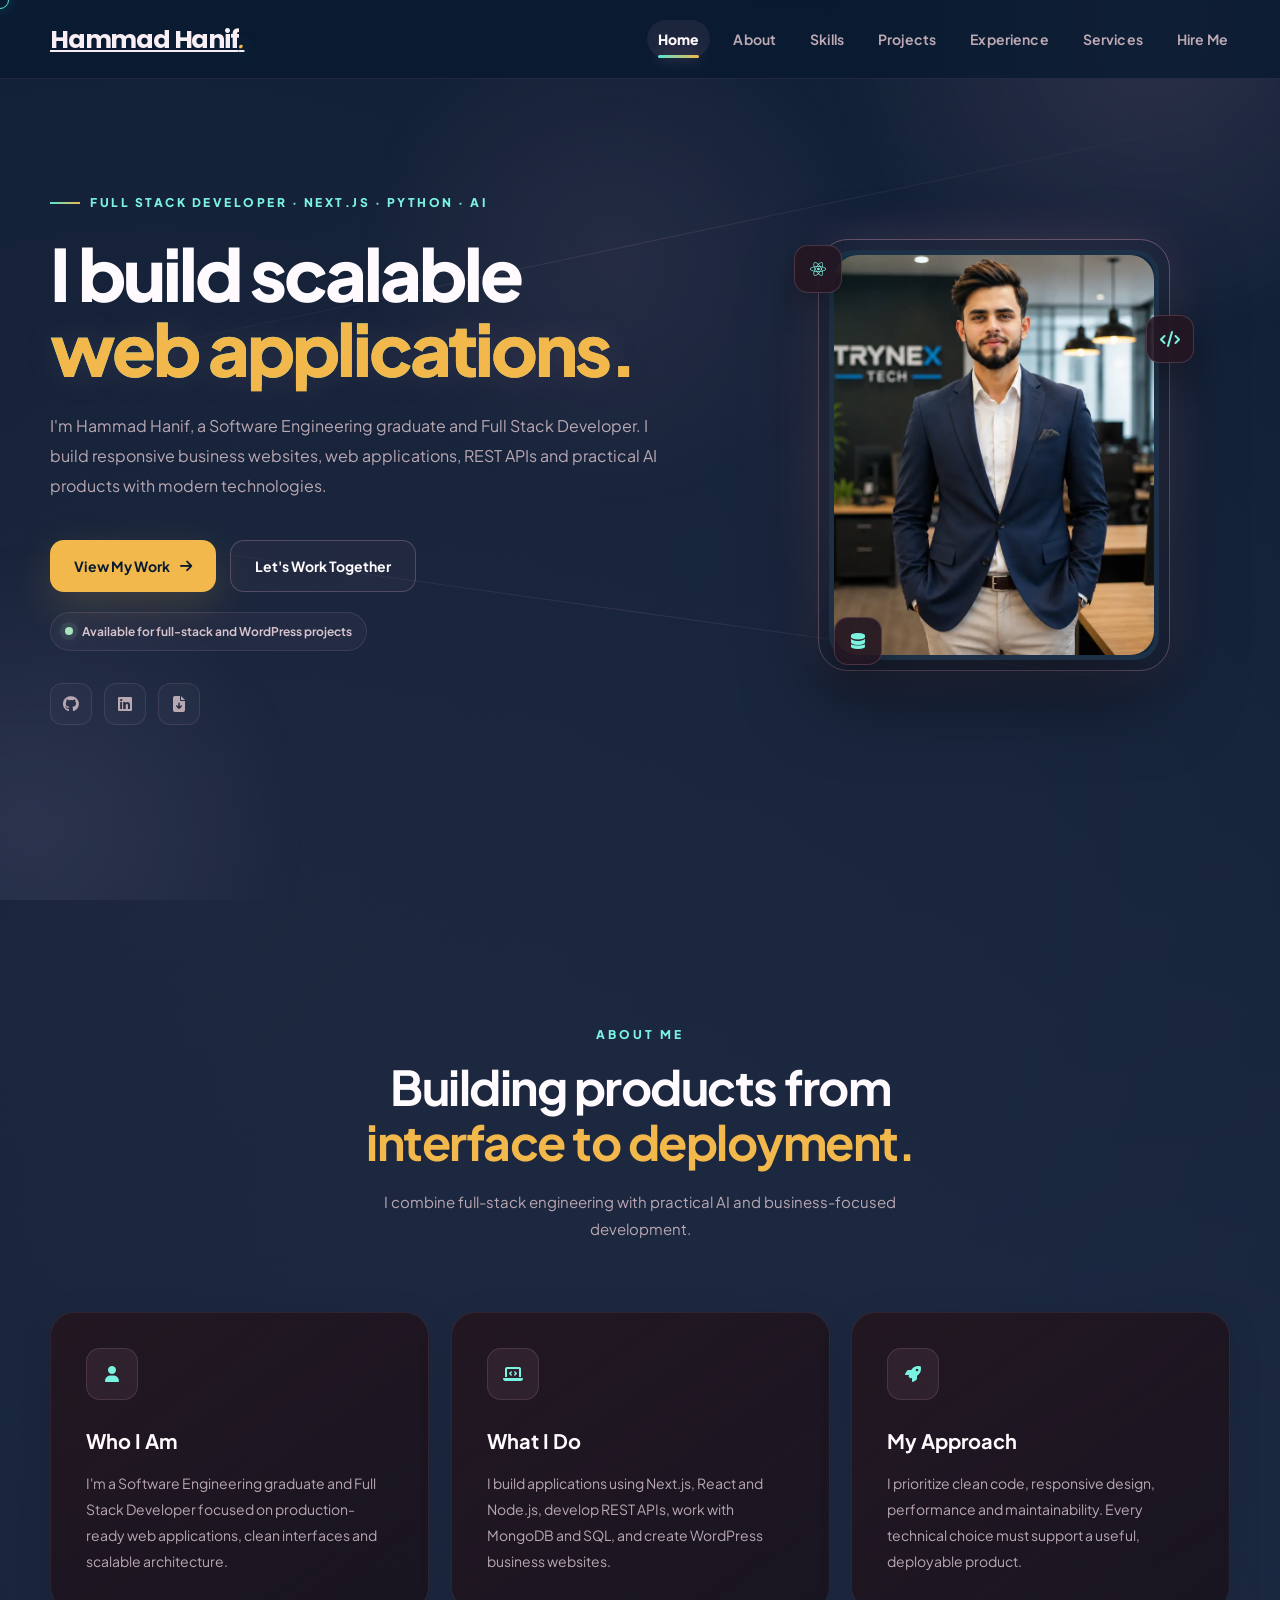
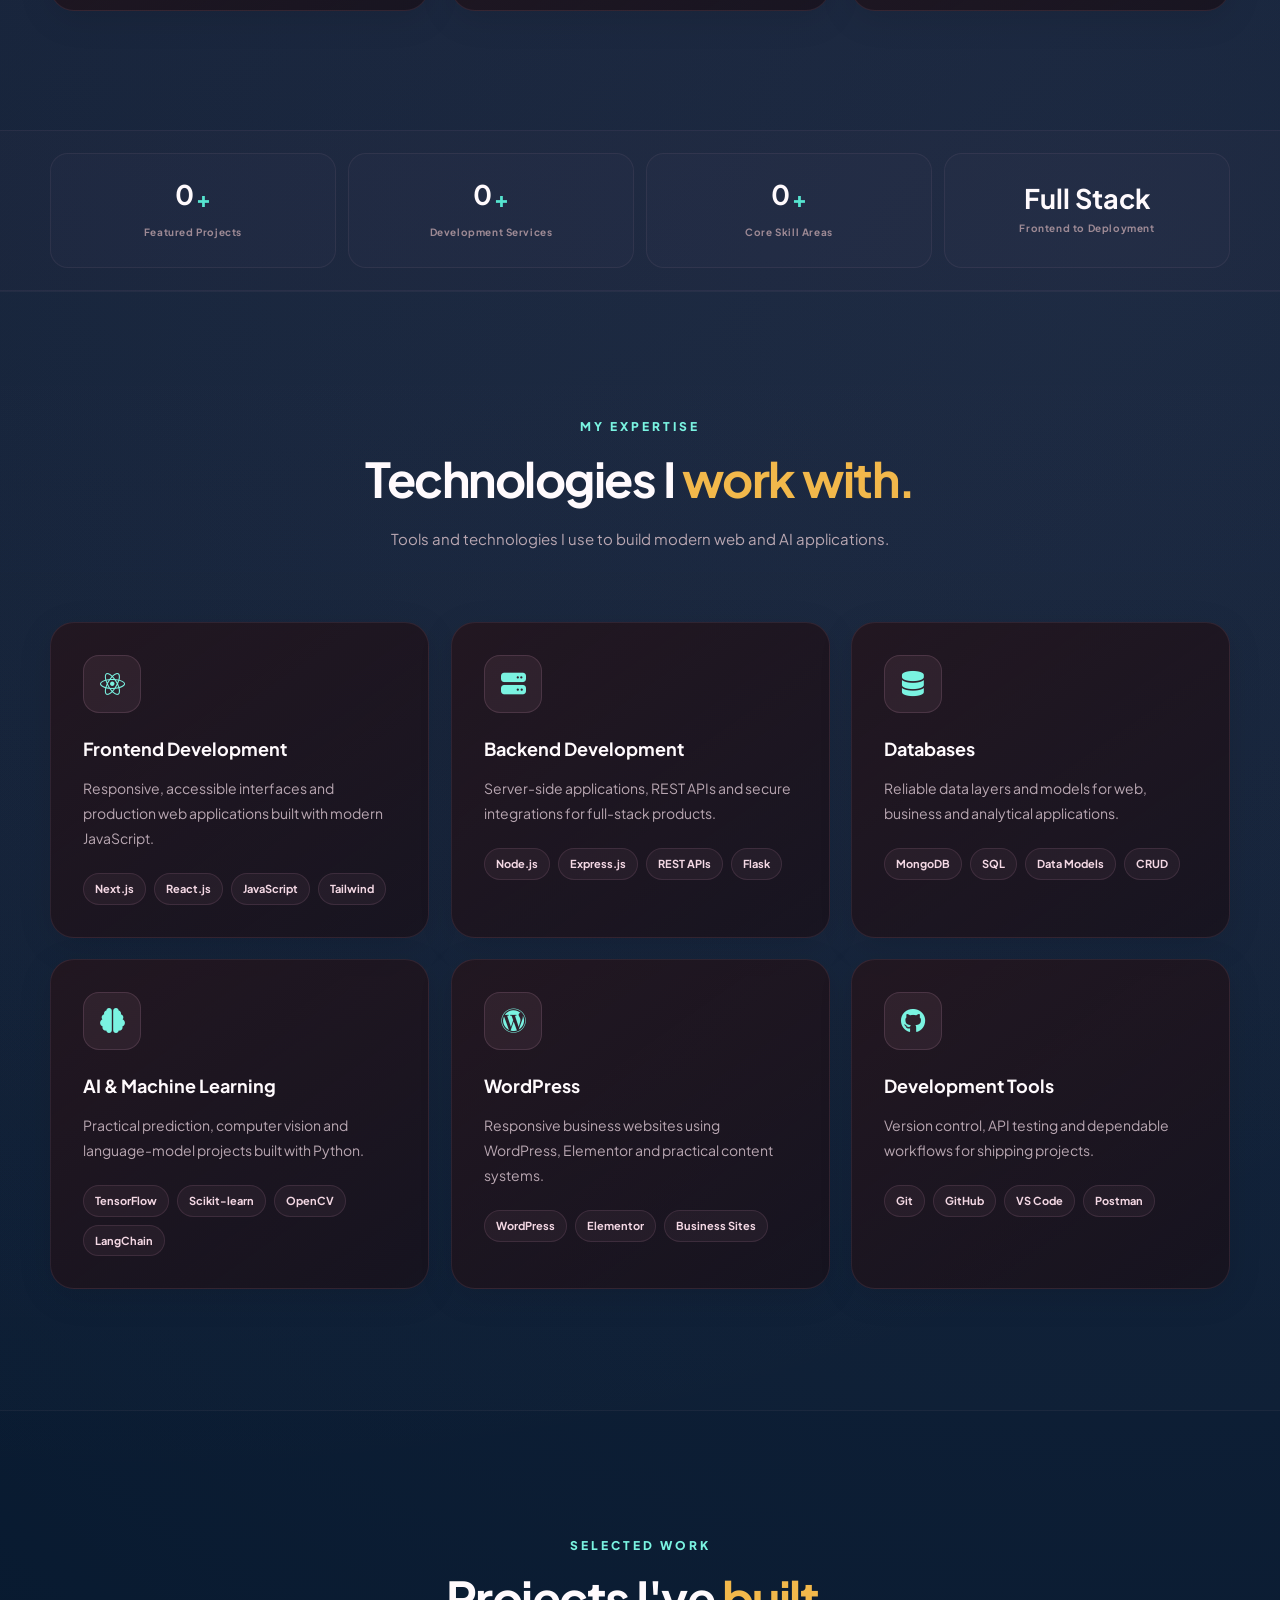
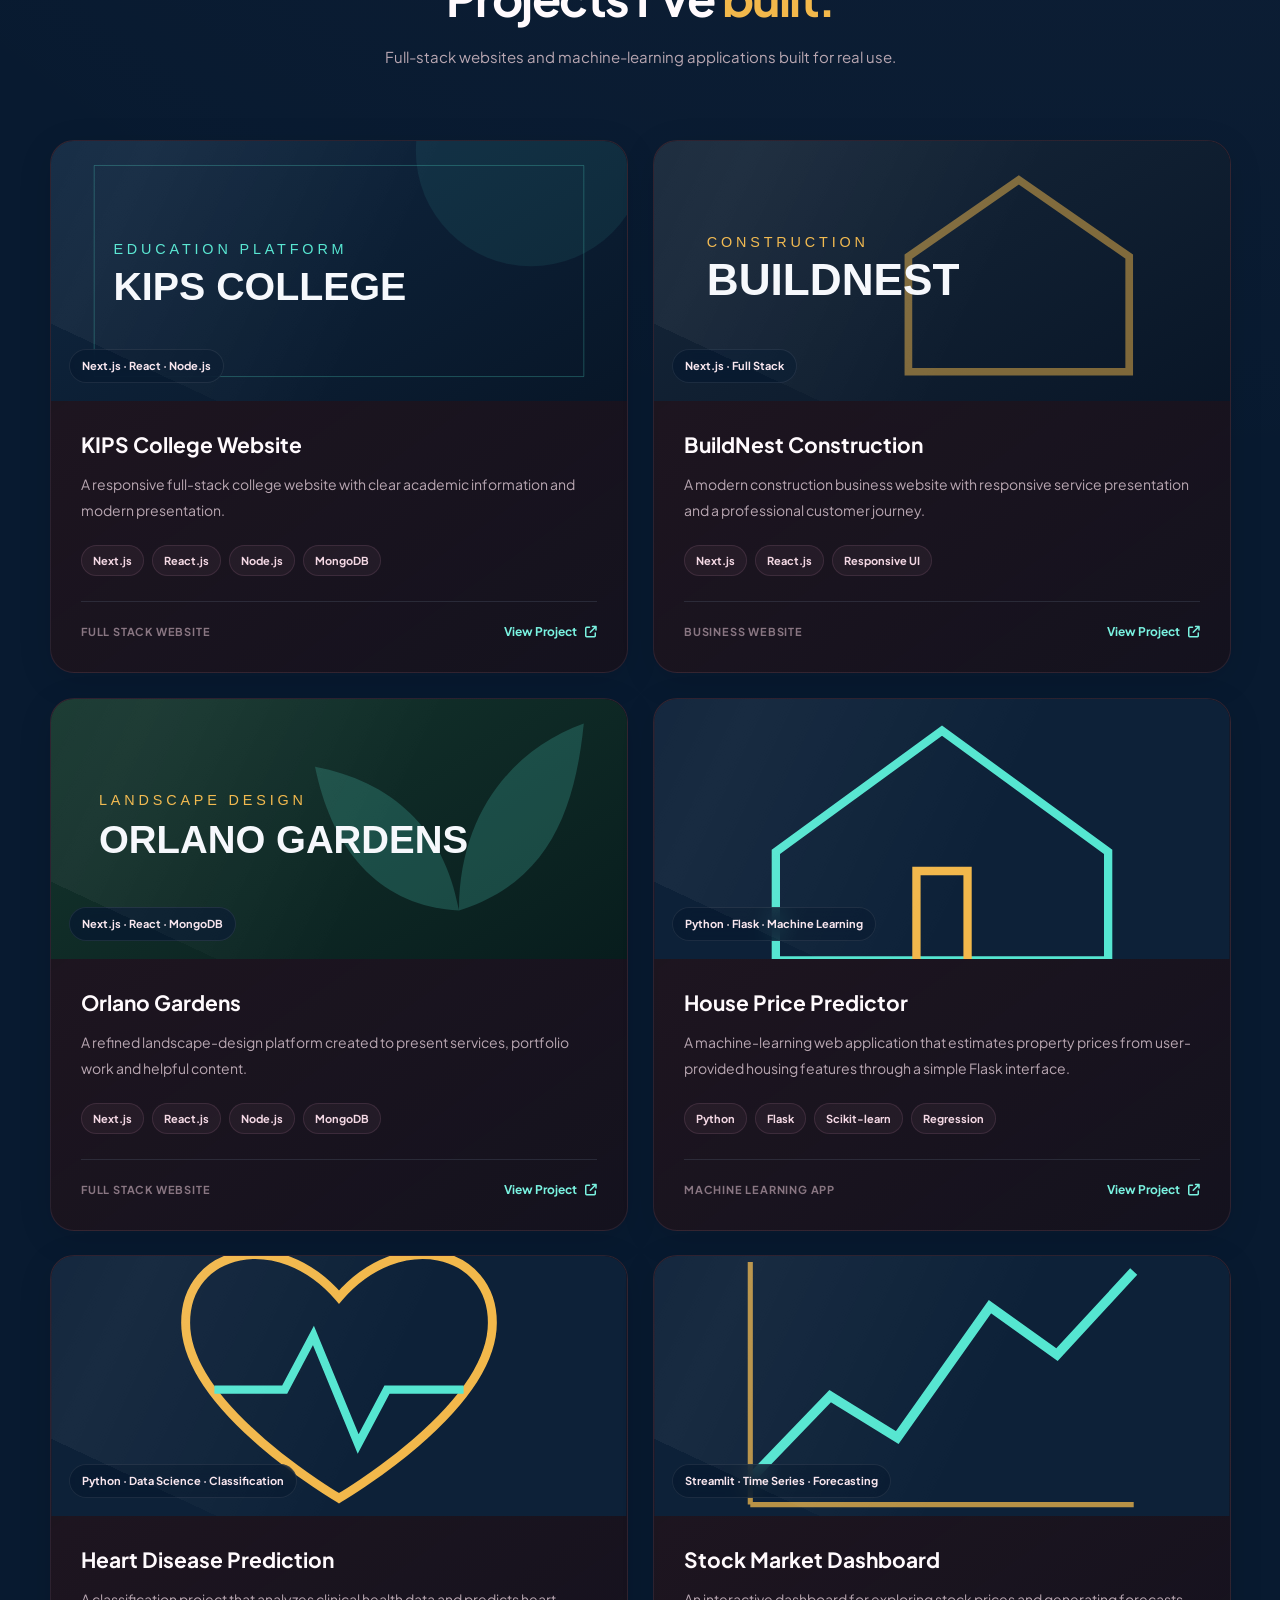
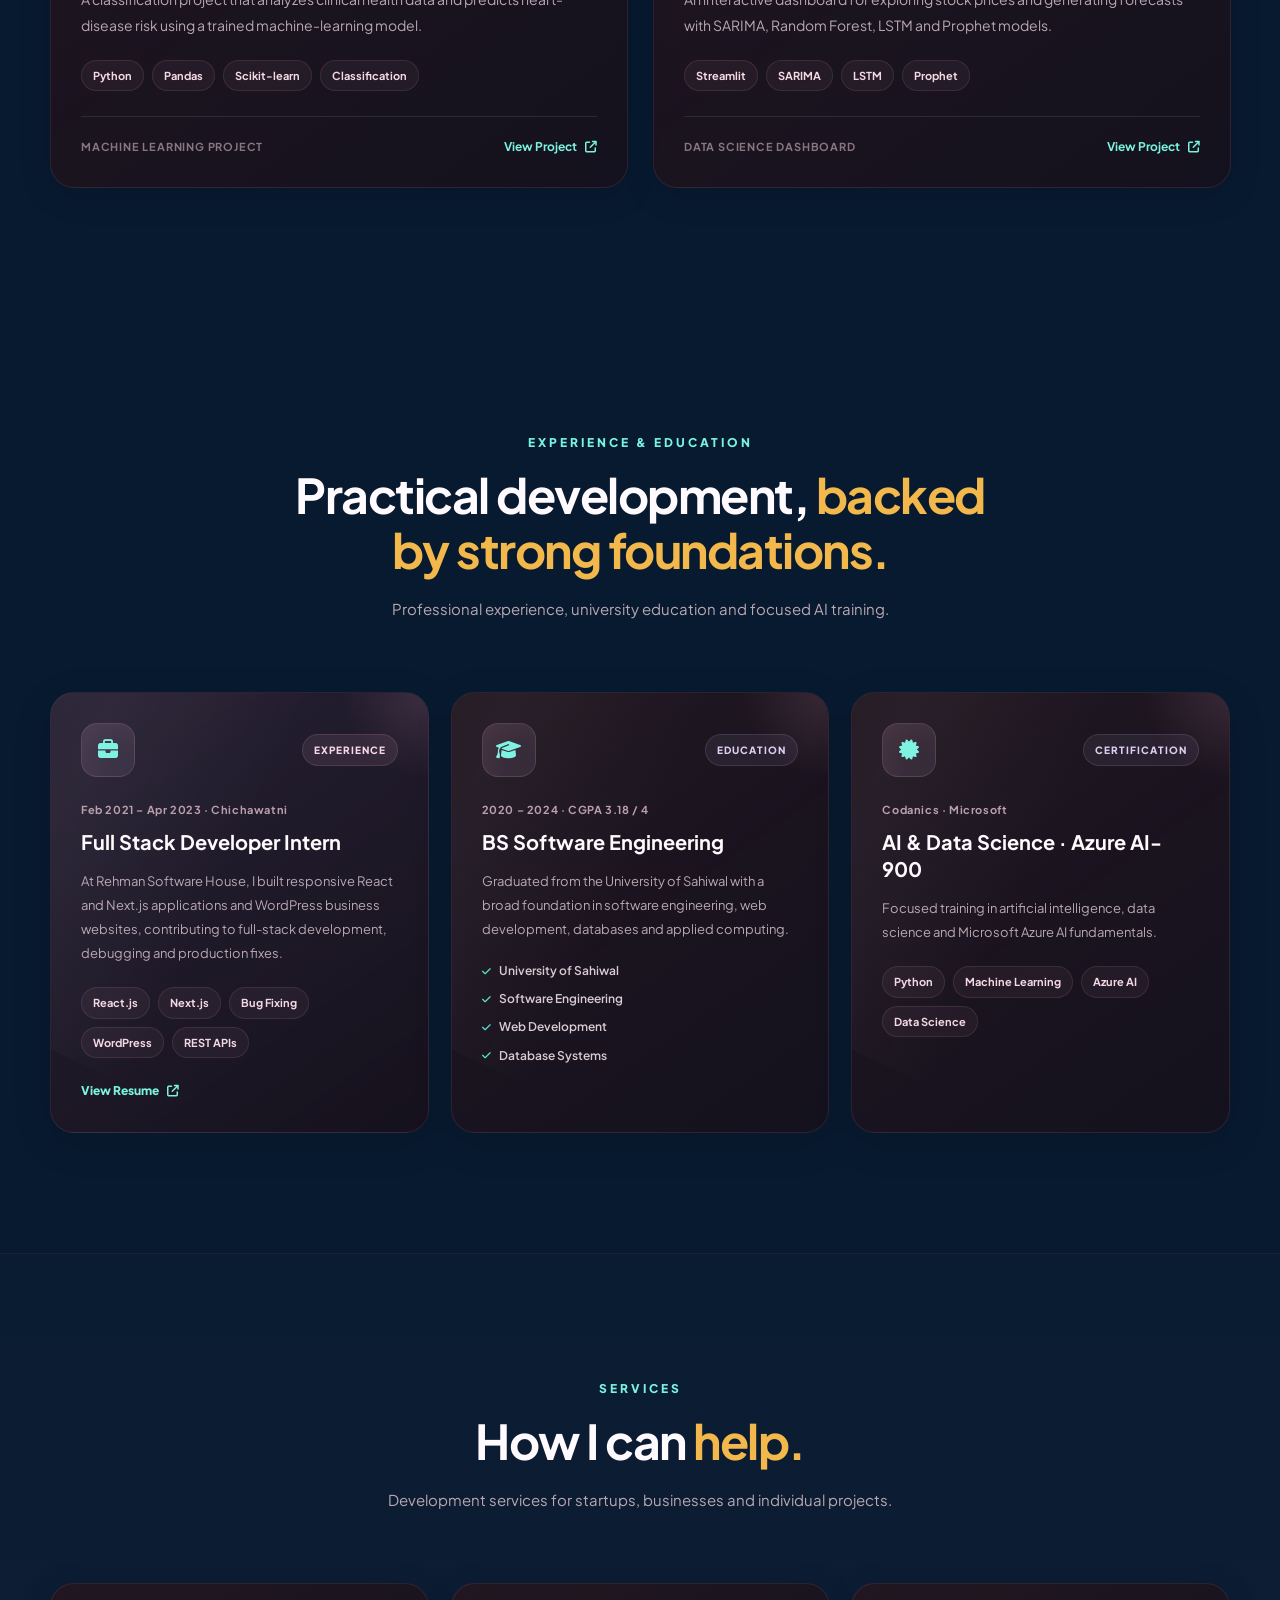
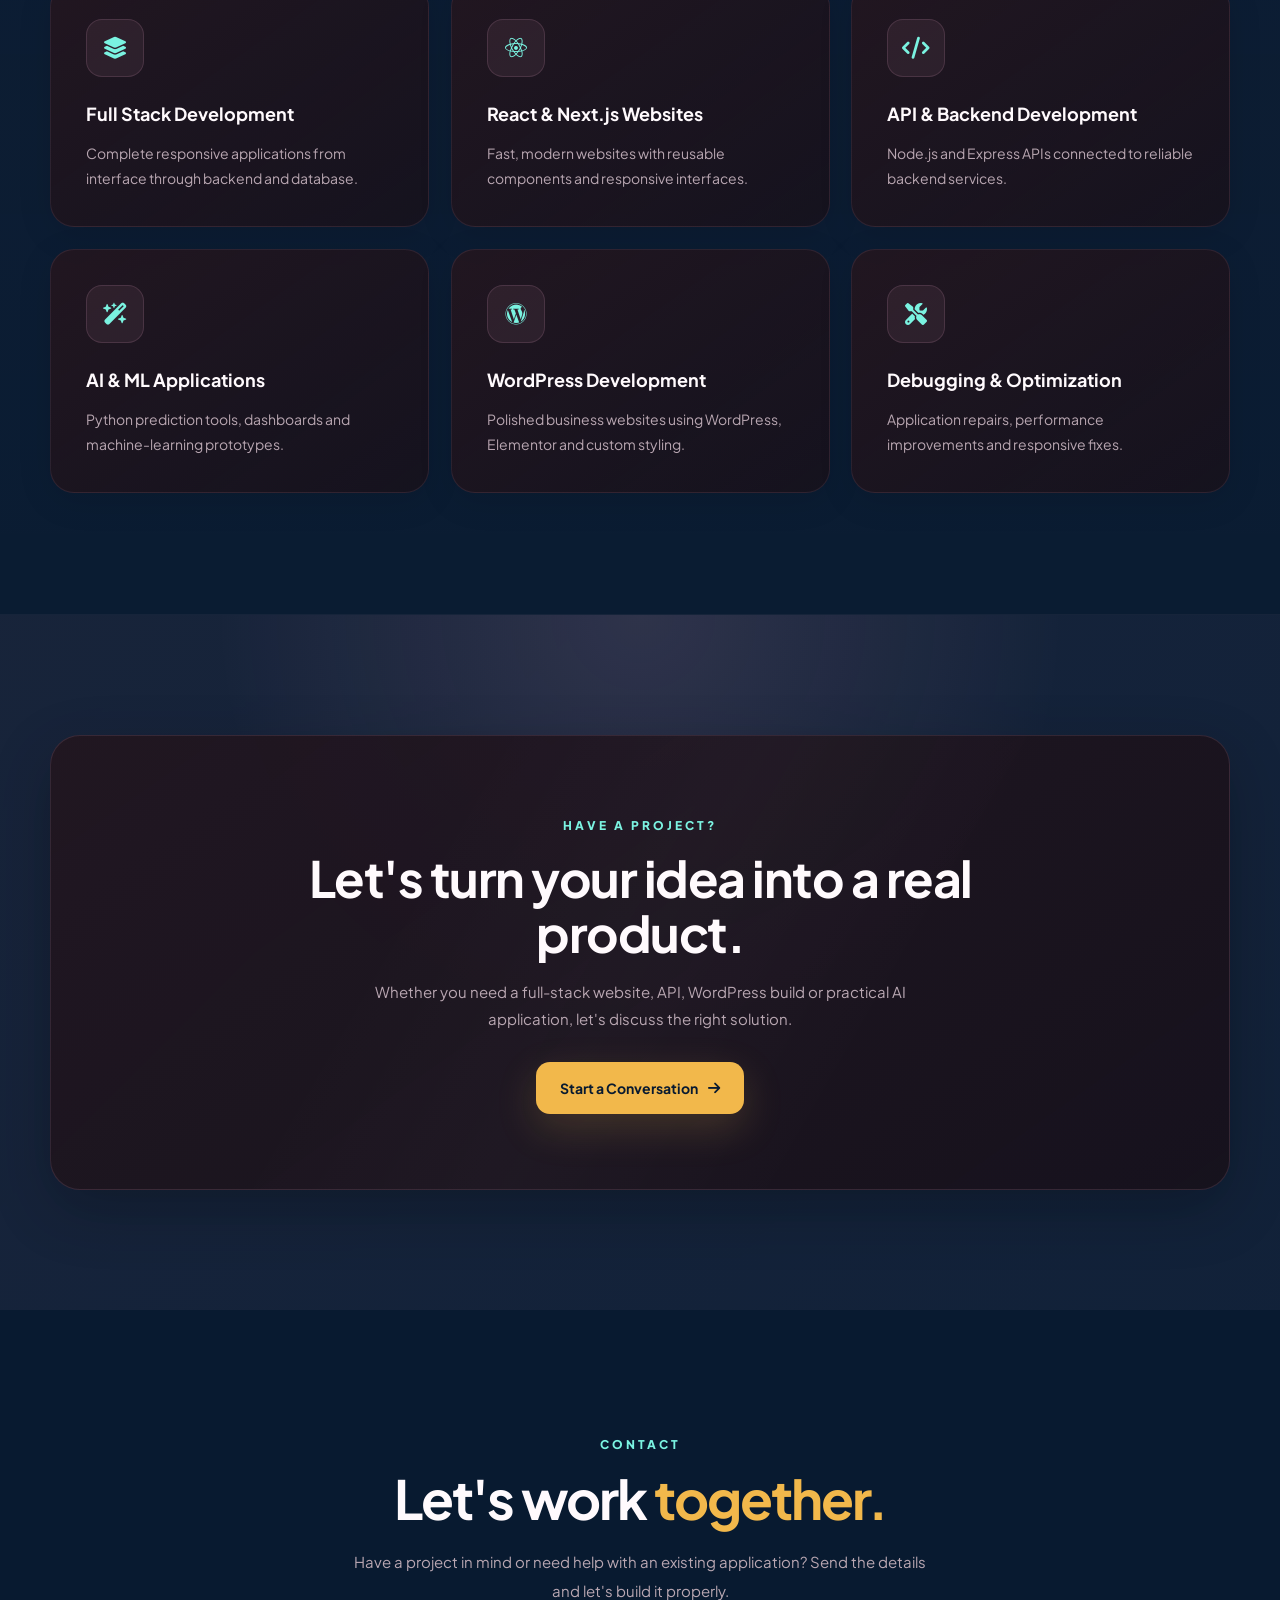
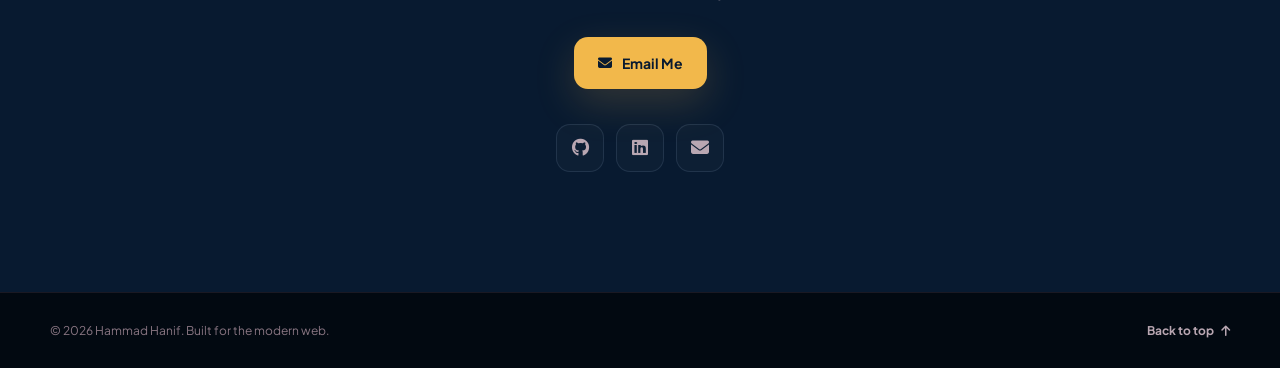
==== index.html @ 7c01a681 "Build Hammad Hanif portfolio" ====
<!doctype html>
<html lang="en">

<head>
    <meta charset="UTF-8" />
    <meta name="viewport" content="width=device-width,initial-scale=1" />
    <meta name="description"
        content="Hammad Hanif is a Full Stack Developer building responsive web applications with Next.js, React, Node.js, MongoDB, Python and AI." />
    <meta name="keywords"
        content="Hammad Hanif, Full Stack Developer, Next.js, React, Node.js, Python, Software Engineer" />
    <meta name="author" content="Hammad Hanif" />
    <meta name="robots" content="index, follow" />
    <meta name="theme-color" content="#030712" />
    <title>Hammad Hanif | Full Stack Developer</title>
    <meta property="og:title" content="Hammad Hanif | Full Stack Developer" />
    <meta property="og:description"
        content="Full Stack Developer specializing in modern web applications, APIs, databases and practical AI products." />
    <meta property="og:type" content="website" />
    <meta property="og:image" content="images/hammad.webp" />
    <link rel="preconnect" href="https://fonts.googleapis.com" />
    <link rel="preconnect" href="https://fonts.gstatic.com" crossorigin />
    <link
        href="https://fonts.googleapis.com/css2?family=Playfair+Display:ital,wght@0,500;0,600;1,500;1,600&family=Poppins:wght@500;600;700;800&family=Plus+Jakarta+Sans:wght@300;400;500;600;700;800&display=swap"
        rel="stylesheet" />
    <link rel="stylesheet" href="https://cdnjs.cloudflare.com/ajax/libs/font-awesome/6.5.1/css/all.min.css" />
    <link rel="stylesheet" href="https://unpkg.com/aos@2.3.1/dist/aos.css" />
    <link rel="stylesheet" href="css/style.css" />
</head>

<body>
    <a class="skip-link" href="#home">Skip to content</a>
    <div class="background-effects" aria-hidden="true">
        <div class="bg-glow bg-glow-one"></div>
        <div class="bg-glow bg-glow-two"></div>
        <div class="tech-line line-one"></div>
        <div class="tech-line line-two"></div>
    </div>
    <div class="custom-cursor" id="cursor" aria-hidden="true"></div>
    <header class="site-header">
        <nav class="navbar container">
            <a href="#home" class="logo" aria-label="Hammad Hanif Home">Hammad Hanif<span>.</span></a><button
                class="menu-toggle" id="mobile-menu" aria-label="Open navigation menu" aria-expanded="false"
                aria-controls="nav-links">
                <span></span><span></span><span></span>
            </button>
            <ul class="nav-links" id="nav-links">
                <li><a href="#home" class="active">Home</a></li>
                <li><a href="#about">About</a></li>
                <li><a href="#skills">Skills</a></li>
                <li><a href="#projects">Projects</a></li>
                <li><a href="#experience">Experience</a></li>
                <li><a href="#services">Services</a></li>
                <li><a href="#contact">Hire Me</a></li>
            </ul>
        </nav>
    </header>
    <main>
        <section class="hero section" id="home">
            <div class="container hero-container">
                <div class="hero-content" data-aos="fade-right">
                    <span class="hero-eyebrow">FULL STACK DEVELOPER · NEXT.JS · PYTHON · AI</span>
                    <h1>I build scalable <span>web applications.</span></h1>
                    <p class="hero-description">
                        I'm Hammad Hanif, a Software Engineering graduate and Full Stack
                        Developer. I build responsive business websites, web applications,
                        REST APIs and practical AI products with modern technologies.
                    </p>
                    <div class="hero-buttons">
                        <a href="#projects" class="btn btn-primary">View My Work <i
                                class="fa-solid fa-arrow-right"></i></a><a href="#contact" class="btn btn-outline">Let's
                            Work Together</a>
                    </div>
                    <div class="hero-availability" data-aos="fade-up" data-aos-delay="250">
                        <span class="availability-dot"></span><span>Available for full-stack and WordPress
                            projects</span>
                    </div>
                    <div class="hero-socials">
                        <a href="https://github.com/hammadhanif267" target="_blank" rel="noopener noreferrer"
                            aria-label="GitHub"><i class="fa-brands fa-github"></i></a><a
                            href="https://www.linkedin.com/in/hammadhanif-dev/" target="_blank"
                            rel="noopener noreferrer" aria-label="LinkedIn"><i class="fa-brands fa-linkedin"></i></a><a
                            href="Hammad-Hanif-Resume.pdf" target="_blank" aria-label="View resume"><i
                                class="fa-solid fa-file-arrow-down"></i></a>
                    </div>
                </div>
                <div class="hero-visual" data-aos="fade-left">
                    <div class="hero-image-wrapper">
                        <div class="floating-icon floating-icon-one" aria-hidden="true">
                            <i class="fa-brands fa-react"></i>
                        </div>
                        <div class="floating-icon floating-icon-two" aria-hidden="true">
                            <i class="fa-solid fa-code"></i>
                        </div>
                        <div class="floating-icon floating-icon-three" aria-hidden="true">
                            <i class="fa-solid fa-database"></i>
                        </div>
                        <div class="hero-image-frame">
                            <div class="image-editable">
                                <img src="images/hammad.webp" alt="Hammad Hanif, Full Stack Developer" width="330"
                                    height="330" />
                            </div>
                        </div>
                    </div>
                </div>
            </div>
        </section>
        <section class="section" id="about">
            <div class="container">
                <div class="section-heading" data-aos="fade-up">
                    <span class="section-label">ABOUT ME</span>
                    <h2>
                        Building products from <span>interface to deployment.</span>
                    </h2>
                    <p>
                        I combine full-stack engineering with practical AI and
                        business-focused development.
                    </p>
                </div>
                <div class="about-grid">
                    <article class="about-card" data-aos="fade-up">
                        <div class="card-icon"><i class="fa-solid fa-user"></i></div>
                        <h3>Who I Am</h3>
                        <p>
                            I'm a Software Engineering graduate and Full Stack Developer
                            focused on production-ready web applications, clean interfaces
                            and scalable architecture.
                        </p>
                    </article>
                    <article class="about-card" data-aos="fade-up" data-aos-delay="100">
                        <div class="card-icon">
                            <i class="fa-solid fa-laptop-code"></i>
                        </div>
                        <h3>What I Do</h3>
                        <p>
                            I build applications using Next.js, React and Node.js, develop
                            REST APIs, work with MongoDB and SQL, and create WordPress
                            business websites.
                        </p>
                    </article>
                    <article class="about-card" data-aos="fade-up" data-aos-delay="200">
                        <div class="card-icon"><i class="fa-solid fa-rocket"></i></div>
                        <h3>My Approach</h3>
                        <p>
                            I prioritize clean code, responsive design, performance and
                            maintainability. Every technical choice must support a useful,
                            deployable product.
                        </p>
                    </article>
                </div>
            </div>
        </section>
        <section class="mini-stats" aria-label="Portfolio highlights">
            <div class="container mini-stats-grid">
                <div class="mini-stat" data-aos="zoom-in">
                    <strong data-count="6">0</strong><span>+</span><small>Featured Projects</small>
                </div>
                <div class="mini-stat" data-aos="zoom-in" data-aos-delay="100">
                    <strong data-count="6">0</strong><span>+</span><small>Development Services</small>
                </div>
                <div class="mini-stat" data-aos="zoom-in" data-aos-delay="200">
                    <strong data-count="4">0</strong><span>+</span><small>Core Skill Areas</small>
                </div>
                <div class="mini-stat" data-aos="zoom-in" data-aos-delay="300">
                    <strong>Full Stack</strong><small>Frontend to Deployment</small>
                </div>
            </div>
        </section>
        <section class="section section-alt" id="skills">
            <div class="container">
                <div class="section-heading" data-aos="fade-up">
                    <span class="section-label">MY EXPERTISE</span>
                    <h2>Technologies I <span>work with.</span></h2>
                    <p>
                        Tools and technologies I use to build modern web and AI
                        applications.
                    </p>
                </div>
                <div class="skills-grid">
                    <article class="skill-card" data-aos="fade-up">
                        <div class="skill-icon"><i class="fa-brands fa-react"></i></div>
                        <h3>Frontend Development</h3>
                        <p>
                            Responsive, accessible interfaces and production web
                            applications built with modern JavaScript.
                        </p>
                        <div class="tags">
                            <span>Next.js</span><span>React.js</span><span>JavaScript</span><span>Tailwind</span>
                        </div>
                    </article>
                    <article class="skill-card" data-aos="fade-up" data-aos-delay="100">
                        <div class="skill-icon"><i class="fa-solid fa-server"></i></div>
                        <h3>Backend Development</h3>
                        <p>
                            Server-side applications, REST APIs and secure integrations for
                            full-stack products.
                        </p>
                        <div class="tags">
                            <span>Node.js</span><span>Express.js</span><span>REST APIs</span><span>Flask</span>
                        </div>
                    </article>
                    <article class="skill-card" data-aos="fade-up" data-aos-delay="200">
                        <div class="skill-icon"><i class="fa-solid fa-database"></i></div>
                        <h3>Databases</h3>
                        <p>
                            Reliable data layers and models for web, business and analytical
                            applications.
                        </p>
                        <div class="tags">
                            <span>MongoDB</span><span>SQL</span><span>Data Models</span><span>CRUD</span>
                        </div>
                    </article>
                    <article class="skill-card" data-aos="fade-up" data-aos-delay="300">
                        <div class="skill-icon"><i class="fa-solid fa-brain"></i></div>
                        <h3>AI & Machine Learning</h3>
                        <p>
                            Practical prediction, computer vision and language-model
                            projects built with Python.
                        </p>
                        <div class="tags">
                            <span>TensorFlow</span><span>Scikit-learn</span><span>OpenCV</span><span>LangChain</span>
                        </div>
                    </article>
                    <article class="skill-card" data-aos="fade-up" data-aos-delay="400">
                        <div class="skill-icon">
                            <i class="fa-brands fa-wordpress"></i>
                        </div>
                        <h3>WordPress</h3>
                        <p>
                            Responsive business websites using WordPress, Elementor and
                            practical content systems.
                        </p>
                        <div class="tags">
                            <span>WordPress</span><span>Elementor</span><span>Business Sites</span>
                        </div>
                    </article>
                    <article class="skill-card" data-aos="fade-up" data-aos-delay="500">
                        <div class="skill-icon"><i class="fa-brands fa-github"></i></div>
                        <h3>Development Tools</h3>
                        <p>
                            Version control, API testing and dependable workflows for
                            shipping projects.
                        </p>
                        <div class="tags">
                            <span>Git</span><span>GitHub</span><span>VS Code</span><span>Postman</span>
                        </div>
                    </article>
                </div>
            </div>
        </section>
        <section class="section" id="projects">
            <div class="container">
                <div class="section-heading" data-aos="fade-up">
                    <span class="section-label">SELECTED WORK</span>
                    <h2>Projects I've <span>built.</span></h2>
                    <p>
                        Full-stack websites and machine-learning applications built for
                        real use.
                    </p>
                </div>
                <div class="projects-grid">
                    <article class="project-card" data-aos="fade-up">
                        <div class="project-image">
                            <img src="images/kips-college.svg" alt="KIPS College Website project cover"
                                loading="lazy" />
                            <div class="project-category">Next.js · React · Node.js</div>
                        </div>
                        <div class="project-content">
                            <h3>KIPS College Website</h3>
                            <p>
                                A responsive full-stack college website with clear academic
                                information and modern presentation.
                            </p>
                            <div class="tags">
                                <span>Next.js</span><span>React.js</span><span>Node.js</span><span>MongoDB</span>
                            </div>
                            <div class="project-footer">
                                <span>Full Stack Website</span><a href="https://kips-college-website.vercel.app/"
                                    target="_blank" rel="noopener noreferrer">View Project
                                    <i class="fa-solid fa-arrow-up-right-from-square"></i></a>
                            </div>
                        </div>
                    </article>
                    <article class="project-card" data-aos="fade-up" data-aos-delay="100">
                        <div class="project-image">
                            <img src="images/buildnest.svg" alt="BuildNest project cover" loading="lazy" />
                            <div class="project-category">Next.js · Full Stack</div>
                        </div>
                        <div class="project-content">
                            <h3>BuildNest Construction</h3>
                            <p>
                                A modern construction business website with responsive service
                                presentation and a professional customer journey.
                            </p>
                            <div class="tags">
                                <span>Next.js</span><span>React.js</span><span>Responsive UI</span>
                            </div>
                            <div class="project-footer">
                                <span>Business Website</span><a href="https://buildnest-website-zeta.vercel.app/"
                                    target="_blank" rel="noopener noreferrer">View Project
                                    <i class="fa-solid fa-arrow-up-right-from-square"></i></a>
                            </div>
                        </div>
                    </article>
                    <article class="project-card" data-aos="fade-up" data-aos-delay="200">
                        <div class="project-image">
                            <img src="images/orlano-gardens.svg" alt="Orlano Gardens project cover" loading="lazy" />
                            <div class="project-category">Next.js · React · MongoDB</div>
                        </div>
                        <div class="project-content">
                            <h3>Orlano Gardens</h3>
                            <p>
                                A refined landscape-design platform created to present
                                services, portfolio work and helpful content.
                            </p>
                            <div class="tags">
                                <span>Next.js</span><span>React.js</span><span>Node.js</span><span>MongoDB</span>
                            </div>
                            <div class="project-footer">
                                <span>Full Stack Website</span><a href="https://orlano-gardens.vercel.app/"
                                    target="_blank" rel="noopener noreferrer">View Project
                                    <i class="fa-solid fa-arrow-up-right-from-square"></i></a>
                            </div>
                        </div>
                    </article>
                    <article class="project-card" data-aos="fade-up" data-aos-delay="300">
                        <div class="project-image">
                            <img src="images/house-price.svg" alt="House Price Predictor project cover"
                                loading="lazy" />
                            <div class="project-category">Python · Flask · Machine Learning</div>
                        </div>
                        <div class="project-content">
                            <h3>House Price Predictor</h3>
                            <p>
                                A machine-learning web application that estimates property
                                prices from user-provided housing features through a simple
                                Flask interface.
                            </p>
                            <div class="tags">
                                <span>Python</span><span>Flask</span><span>Scikit-learn</span><span>Regression</span>
                            </div>
                            <div class="project-footer">
                                <span>Machine Learning App</span><a
                                    href="https://github.com/hammadhanif267/python_for_data_science/tree/main/15_flask_web_apps/00_Complete_tutorials/04_House-Price-Predictor"
                                    target="_blank" rel="noopener noreferrer">View Project
                                    <i class="fa-solid fa-arrow-up-right-from-square"></i></a>
                            </div>
                        </div>
                    </article>
                    <article class="project-card" data-aos="fade-up" data-aos-delay="400">
                        <div class="project-image">
                            <img src="images/heart-disease.svg" alt="Heart Disease Prediction project cover"
                                loading="lazy" />
                            <div class="project-category">Python · Data Science · Classification</div>
                        </div>
                        <div class="project-content">
                            <h3>Heart Disease Prediction</h3>
                            <p>
                                A classification project that analyzes clinical health data
                                and predicts heart-disease risk using a trained
                                machine-learning model.
                            </p>
                            <div class="tags">
                                <span>Python</span><span>Pandas</span><span>Scikit-learn</span><span>Classification</span>
                            </div>
                            <div class="project-footer">
                                <span>Machine Learning Project</span><a
                                    href="https://github.com/hammadhanif267/python_for_data_science/tree/main/00_projects/01_heart_disease_prediction"
                                    target="_blank" rel="noopener noreferrer">View Project
                                    <i class="fa-solid fa-arrow-up-right-from-square"></i></a>
                            </div>
                        </div>
                    </article>
                    <article class="project-card" data-aos="fade-up" data-aos-delay="500">
                        <div class="project-image">
                            <img src="images/stock-dashboard.svg" alt="Stock Market Dashboard project cover"
                                loading="lazy" />
                            <div class="project-category">Streamlit · Time Series · Forecasting</div>
                        </div>
                        <div class="project-content">
                            <h3>Stock Market Dashboard</h3>
                            <p>
                                An interactive dashboard for exploring stock prices and
                                generating forecasts with SARIMA, Random Forest, LSTM and
                                Prophet models.
                            </p>
                            <div class="tags">
                                <span>Streamlit</span><span>SARIMA</span><span>LSTM</span><span>Prophet</span>
                            </div>
                            <div class="project-footer">
                                <span>Data Science Dashboard</span><a
                                    href="https://github.com/hammadhanif267/stock-market-forecasting-app"
                                    target="_blank" rel="noopener noreferrer">View Project
                                    <i class="fa-solid fa-arrow-up-right-from-square"></i></a>
                            </div>
                        </div>
                    </article>
                </div>
            </div>
        </section>
        <section class="section experience-section" id="experience">
            <div class="container">
                <div class="section-heading" data-aos="fade-up">
                    <span class="section-label">EXPERIENCE & EDUCATION</span>
                    <h2>
                        Practical development, <span>backed by strong foundations.</span>
                    </h2>
                    <p>
                        Professional experience, university education and focused AI
                        training.
                    </p>
                </div>
                <div class="experience-grid">
                    <article class="experience-card featured-experience" data-aos="fade-up">
                        <div class="experience-top">
                            <div class="experience-icon">
                                <i class="fa-solid fa-briefcase"></i>
                            </div>
                            <span class="experience-badge">Experience</span>
                        </div>
                        <div class="experience-period">
                            Feb 2021 – Apr 2023 · Chichawatni
                        </div>
                        <h3>Full Stack Developer Intern</h3>
                        <p>
                            At Rehman Software House, I built responsive React and Next.js
                            applications and WordPress business websites, contributing to
                            full-stack development, debugging and production fixes.
                        </p>
                        <div class="tags">
                            <span>React.js</span><span>Next.js</span><span>Bug
                                Fixing</span><span>WordPress</span><span>REST APIs</span>
                        </div>
                        <a class="experience-link" href="Hammad-Hanif-Resume.pdf" target="_blank">View Resume
                            <i class="fa-solid fa-arrow-up-right-from-square"></i></a>
                    </article>
                    <article class="experience-card" data-aos="fade-up" data-aos-delay="100">
                        <div class="experience-top">
                            <div class="experience-icon">
                                <i class="fa-solid fa-graduation-cap"></i>
                            </div>
                            <span class="experience-badge soft">Education</span>
                        </div>
                        <div class="experience-period">2020 – 2024 · CGPA 3.18 / 4</div>
                        <h3>BS Software Engineering</h3>
                        <p>
                            Graduated from the University of Sahiwal with a broad foundation
                            in software engineering, web development, databases and applied
                            computing.
                        </p>
                        <div class="mentor-points">
                            <span><i class="fa-solid fa-check"></i> University of Sahiwal</span><span><i
                                    class="fa-solid fa-check"></i> Software Engineering</span><span><i
                                    class="fa-solid fa-check"></i> Web Development</span><span><i
                                    class="fa-solid fa-check"></i> Database Systems</span>
                        </div>
                    </article>
                    <article class="experience-card" data-aos="fade-up" data-aos-delay="200">
                        <div class="experience-top">
                            <div class="experience-icon">
                                <i class="fa-solid fa-certificate"></i>
                            </div>
                            <span class="experience-badge soft">Certification</span>
                        </div>
                        <div class="experience-period">Codanics · Microsoft</div>
                        <h3>AI & Data Science · Azure AI-900</h3>
                        <p>
                            Focused training in artificial intelligence, data science and
                            Microsoft Azure AI fundamentals.
                        </p>
                        <div class="tags">
                            <span>Python</span><span>Machine Learning</span><span>Azure AI</span><span>Data
                                Science</span>
                        </div>
                    </article>
                </div>
            </div>
        </section>
        <section class="section section-alt" id="services">
            <div class="container">
                <div class="section-heading" data-aos="fade-up">
                    <span class="section-label">SERVICES</span>
                    <h2>How I can <span>help.</span></h2>
                    <p>
                        Development services for startups, businesses and individual
                        projects.
                    </p>
                </div>
                <div class="services-grid">
                    <article class="service-card" data-aos="fade-up">
                        <i class="fa-solid fa-layer-group"></i>
                        <h3>Full Stack Development</h3>
                        <p>
                            Complete responsive applications from interface through backend
                            and database.
                        </p>
                    </article>
                    <article class="service-card" data-aos="fade-up" data-aos-delay="100">
                        <i class="fa-brands fa-react"></i>
                        <h3>React & Next.js Websites</h3>
                        <p>
                            Fast, modern websites with reusable components and responsive
                            interfaces.
                        </p>
                    </article>
                    <article class="service-card" data-aos="fade-up" data-aos-delay="200">
                        <i class="fa-solid fa-code"></i>
                        <h3>API & Backend Development</h3>
                        <p>
                            Node.js and Express APIs connected to reliable backend services.
                        </p>
                    </article>
                    <article class="service-card" data-aos="fade-up" data-aos-delay="300">
                        <i class="fa-solid fa-wand-magic-sparkles"></i>
                        <h3>AI & ML Applications</h3>
                        <p>
                            Python prediction tools, dashboards and machine-learning
                            prototypes.
                        </p>
                    </article>
                    <article class="service-card" data-aos="fade-up" data-aos-delay="400">
                        <i class="fa-brands fa-wordpress"></i>
                        <h3>WordPress Development</h3>
                        <p>
                            Polished business websites using WordPress, Elementor and custom
                            styling.
                        </p>
                    </article>
                    <article class="service-card" data-aos="fade-up" data-aos-delay="500">
                        <i class="fa-solid fa-screwdriver-wrench"></i>
                        <h3>Debugging & Optimization</h3>
                        <p>
                            Application repairs, performance improvements and responsive
                            fixes.
                        </p>
                    </article>
                </div>
            </div>
        </section>
        <section class="cta-section">
            <div class="container cta-container" data-aos="zoom-in">
                <span class="section-label">HAVE A PROJECT?</span>
                <h2>Let's turn your idea into a real product.</h2>
                <p>
                    Whether you need a full-stack website, API, WordPress build or
                    practical AI application, let's discuss the right solution.
                </p>
                <a href="#contact" class="btn btn-primary">Start a Conversation <i
                        class="fa-solid fa-arrow-right"></i></a>
            </div>
        </section>
        <section class="section contact-section" id="contact">
            <div class="container contact-container" data-aos="fade-up">
                <span class="section-label">CONTACT</span>
                <h2>Let's work <span>together.</span></h2>
                <p>
                    Have a project in mind or need help with an existing application?
                    Send the details and let's build it properly.
                </p>
                <div class="contact-actions">
                    <a href="mailto:hamadhanif267@gmail.com" class="btn btn-primary"><i
                            class="fa-solid fa-envelope"></i> Email Me</a>
                </div>
                <div class="social-links">
                    <a href="https://github.com/hammadhanif267" target="_blank" rel="noopener noreferrer"
                        aria-label="GitHub"><i class="fa-brands fa-github"></i></a><a
                        href="https://www.linkedin.com/in/hammadhanif-dev/" target="_blank" rel="noopener noreferrer"
                        aria-label="LinkedIn"><i class="fa-brands fa-linkedin"></i></a><a
                        href="mailto:hamadhanif267@gmail.com" aria-label="Email"><i
                            class="fa-solid fa-envelope"></i></a>
                </div>
            </div>
        </section>
    </main>
    <footer class="site-footer">
        <div class="container">
            <p>© 2026 Hammad Hanif. Built for the modern web.</p>
            <a href="#home">Back to top <i class="fa-solid fa-arrow-up"></i></a>
        </div>
    </footer>
    <script src="https://unpkg.com/aos@2.3.1/dist/aos.js"></script>
    <script src="script.js"></script>
</body>

</html>
---- css/style.css ----
/* =========================================================
   HAMMAD HANIF — PORTFOLIO
   Premium Responsive Portfolio Stylesheet
   ========================================================= */


/* =========================================================
   01. ROOT & RESET
   ========================================================= */

:root {
    --primary: #00bfff;
    --primary-light: #38bdf8;
    --primary-dark: #0284c7;

    --primary-glow: rgba(0, 191, 255, 0.35);
    --primary-soft: rgba(0, 191, 255, 0.08);

    --dark: #030712;
    --dark-2: #050b14;
    --dark-3: #08111e;

    --card: rgba(11, 21, 36, 0.72);
    --card-solid: #0b1524;

    --white: #ffffff;
    --text: #f3f4f6;
    --text-soft: #cbd5e1;
    --gray: #94a3b8;
    --gray-dark: #64748b;

    --border: rgba(255, 255, 255, 0.07);
    --border-hover: rgba(56, 189, 248, 0.28);

    --container: 1180px;

    --radius-sm: 12px;
    --radius-md: 18px;
    --radius-lg: 24px;

    --transition: 0.35s cubic-bezier(0.4, 0, 0.2, 1);
}


* {
    margin: 0;
    padding: 0;
    box-sizing: border-box;
}


html {
    scroll-behavior: smooth;
    scroll-padding-top: 90px;
}


body {
    font-family: "Plus Jakarta Sans", sans-serif;
    background: var(--dark);
    color: var(--text);
    overflow-x: hidden;
    line-height: 1.6;
}


img {
    max-width: 100%;
    display: block;
}


a {
    color: inherit;
}


button,
a {
    -webkit-tap-highlight-color: transparent;
}


button {
    font: inherit;
}


::selection {
    background: var(--primary);
    color: var(--dark);
}


/* =========================================================
   02. CONTAINER
   ========================================================= */

.container {
    width: min(100% - 40px, var(--container));
    margin-inline: auto;
}


/* =========================================================
   03. CUSTOM SCROLLBAR
   ========================================================= */

::-webkit-scrollbar {
    width: 8px;
}


::-webkit-scrollbar-track {
    background: #050912;
}


::-webkit-scrollbar-thumb {
    background: linear-gradient(
        180deg,
        var(--primary),
        var(--primary-dark)
    );
    border-radius: 20px;
}


::-webkit-scrollbar-thumb:hover {
    background: var(--primary-light);
}


/* =========================================================
   04. BACKGROUND EFFECTS
   ========================================================= */

.background-effects {
    position: fixed;
    inset: 0;
    overflow: hidden;
    pointer-events: none;
    z-index: -10;
}


.background-effects::after {
    content: "";
    position: absolute;
    inset: 0;

    background-image:
        linear-gradient(
            rgba(255, 255, 255, 0.018) 1px,
            transparent 1px
        ),
        linear-gradient(
            90deg,
            rgba(255, 255, 255, 0.018) 1px,
            transparent 1px
        );

    background-size: 70px 70px;

    mask-image: linear-gradient(
        to bottom,
        black,
        transparent 75%
    );

    opacity: 0.45;
}


.bg-glow {
    position: absolute;
    border-radius: 50%;
    filter: blur(20px);
}


.bg-glow-one {
    width: 650px;
    height: 650px;

    top: -300px;
    right: -200px;

    background:
        radial-gradient(
            circle,
            rgba(0, 191, 255, 0.10),
            transparent 70%
        );
}


.bg-glow-two {
    width: 550px;
    height: 550px;

    bottom: -200px;
    left: -250px;

    background:
        radial-gradient(
            circle,
            rgba(56, 189, 248, 0.07),
            transparent 70%
        );
}


.tech-line {
    position: absolute;
    height: 1px;
    width: 100%;

    background:
        linear-gradient(
            90deg,
            transparent,
            rgba(0, 191, 255, 0.10),
            transparent
        );
}


.line-one {
    top: 27%;
    transform: rotate(-12deg);
}


.line-two {
    top: 68%;
    transform: rotate(8deg);
}


/* =========================================================
   05. CUSTOM CURSOR
   ========================================================= */

.custom-cursor {
    position: fixed;

    width: 18px;
    height: 18px;

    border: 1.5px solid var(--primary);

    border-radius: 50%;

    transform: translate(-50%, -50%);

    pointer-events: none;

    z-index: 99999;

    transition:
        width 0.2s ease,
        height 0.2s ease,
        background-color 0.2s ease,
        border-color 0.2s ease;

    box-shadow:
        0 0 12px rgba(0, 191, 255, 0.25);
}


/* =========================================================
   06. HEADER / NAVBAR
   ========================================================= */

.site-header {
    position: fixed;

    top: 0;
    left: 0;

    width: 100%;

    z-index: 1000;

    border-bottom: 1px solid var(--border);

    background:
        rgba(3, 7, 18, 0.72);

    backdrop-filter: blur(18px);
    -webkit-backdrop-filter: blur(18px);
}


.navbar {
    height: 78px;

    display: flex;
    align-items: center;
    justify-content: space-between;
}


.logo {
    font-family: "Poppins", sans-serif;
    font-size: 25px;
    font-weight: 700;
    letter-spacing: -0.5px;
}

.logo span {
    font-family: "Playfair Display", serif;
    font-style: italic;
    font-weight: 600;

    color: #f2b84b;

    text-shadow: 0 0 14px rgba(233, 169, 199, 0.35);
}

/* NAV LINKS */

.nav-links {
    display: flex;
    align-items: center;

    gap: 34px;

    list-style: none;
}


.nav-links a {
    position: relative;

    text-decoration: none;

    color: var(--gray);

    font-size: 14px;
    font-weight: 600;

    padding: 8px 0;

    transition: var(--transition);
}


.nav-links a::after {
    content: "";

    position: absolute;

    left: 0;
    bottom: 0;

    width: 0;
    height: 2px;

    background: var(--primary);

    box-shadow:
        0 0 10px var(--primary-glow);

    transition: var(--transition);
}


.nav-links a:hover,
.nav-links a.active {
    color: var(--white);
}


.nav-links a:hover::after,
.nav-links a.active::after {
    width: 100%;
}


/* MOBILE MENU */

.menu-toggle {
    display: none;

    width: 44px;
    height: 44px;

    border: 1px solid var(--border);

    background: rgba(255, 255, 255, 0.03);

    border-radius: 12px;

    cursor: pointer;

    align-items: center;
    justify-content: center;

    flex-direction: column;

    gap: 5px;
}


.menu-toggle span {
    width: 21px;
    height: 2px;

    background: var(--white);

    border-radius: 5px;

    transition: var(--transition);
}


/* =========================================================
   07. GENERAL SECTIONS
   ========================================================= */

.section {
    position: relative;

    padding: 120px 0;
}


.section-alt {
    background:
        linear-gradient(
            180deg,
            rgba(255, 255, 255, 0.012),
            rgba(255, 255, 255, 0.025),
            rgba(255, 255, 255, 0.012)
        );

    border-top: 1px solid rgba(255, 255, 255, 0.025);
    border-bottom: 1px solid rgba(255, 255, 255, 0.025);
}


/* SECTION HEADING */

.section-heading {
    max-width: 700px;

    margin: 0 auto 70px;

    text-align: center;
}


.section-label {
    display: inline-block;

    margin-bottom: 15px;

    color: var(--primary-light);

    font-size: 12px;
    font-weight: 800;

    letter-spacing: 3px;
}


.section-heading h2 {
    color: var(--white);

    font-size: clamp(32px, 5vw, 48px);

    line-height: 1.15;

    letter-spacing: -1.5px;

    margin-bottom: 18px;
}


.section-heading h2 span,
.cta-container h2 span,
.contact-container h2 span {
    color: var(--primary-light);
}


.section-heading p {
    color: var(--gray);

    font-size: 15px;

    max-width: 580px;

    margin: auto;

    line-height: 1.8;
}


/* =========================================================
   08. HERO
   ========================================================= */

.hero {
    min-height: 100vh;

    display: flex;
    align-items: center;

    padding-top: 130px;
}


.hero-container {
    display: grid;

    grid-template-columns:
        minmax(0, 1.15fr)
        minmax(360px, 0.85fr);

    align-items: center;

    gap: 70px;
}


.hero-content {
    max-width: 700px;
}


.hero-eyebrow {
    display: inline-flex;
    align-items: center;

    gap: 10px;

    color: var(--primary-light);

    font-size: 12px;
    font-weight: 800;

    letter-spacing: 2.5px;

    margin-bottom: 22px;
}


.hero-eyebrow::before {
    content: "";

    width: 30px;
    height: 2px;

    background: var(--primary);
}


.hero-content h1 {
    color: var(--white);

    font-size: clamp(
        45px,
        6vw,
        72px
    );

    line-height: 1.05;

    font-weight: 800;

    letter-spacing: -3px;

    margin-bottom: 25px;
}


.hero-content h1 span {
    display: block;

    color: transparent;

    background:
        linear-gradient(
            90deg,
            #38bdf8,
            #00bfff,
            #7dd3fc
        );

    background-clip: text;
    -webkit-background-clip: text;

    text-shadow:
        0 0 35px rgba(0, 191, 255, 0.12);
}


.hero-description {
    max-width: 620px;

    color: var(--gray);

    font-size: 16px;

    line-height: 1.9;
}


.hero-buttons {
    display: flex;
    align-items: center;

    flex-wrap: wrap;

    gap: 14px;

    margin-top: 38px;
}


/* =========================================================
   09. BUTTONS
   ========================================================= */

.btn {
    display: inline-flex;
    align-items: center;
    justify-content: center;

    gap: 10px;

    min-height: 52px;

    padding: 0 24px;

    border-radius: 14px;

    text-decoration: none;

    font-size: 14px;
    font-weight: 700;

    transition: var(--transition);

    cursor: pointer;
}


.btn i {
    transition: var(--transition);
}


.btn:hover i {
    transform: translateX(4px);
}


.btn-primary {
    color: #001018;

    background:
        linear-gradient(
            135deg,
            #38bdf8,
            #00bfff,
            #0284c7
        );

    box-shadow:
        0 8px 30px rgba(0, 191, 255, 0.20);
}


.btn-primary:hover {
    transform: translateY(-4px);

    box-shadow:
        0 15px 40px rgba(0, 191, 255, 0.35);
}


.btn-outline {
    color: var(--white);

    border: 1px solid rgba(56, 189, 248, 0.28);

    background:
        rgba(56, 189, 248, 0.035);
}


.btn-outline:hover {
    color: var(--dark);

    background: var(--primary);

    border-color: var(--primary);

    transform: translateY(-4px);
}


/* =========================================================
   10. HERO SOCIALS
   ========================================================= */

.hero-socials {
    display: flex;

    align-items: center;

    gap: 12px;

    margin-top: 32px;
}


.hero-socials a {
    width: 42px;
    height: 42px;

    display: flex;
    align-items: center;
    justify-content: center;

    border: 1px solid var(--border);

    border-radius: 12px;

    color: var(--gray);

    background:
        rgba(255, 255, 255, 0.025);

    text-decoration: none;

    transition: var(--transition);
}


.hero-socials a:hover {
    color: var(--primary-light);

    border-color: var(--border-hover);

    background: var(--primary-soft);

    transform: translateY(-4px);
}


/* =========================================================
   11. HERO IMAGE
   ========================================================= */

.hero-visual {
    display: flex;

    align-items: center;
    justify-content: center;
}


.hero-image-wrapper {
    position: relative;

    width: 380px;
    height: 380px;

    display: flex;
    align-items: center;
    justify-content: center;
}


.hero-image-wrapper::before {
    content: "";

    position: absolute;

    width: 330px;
    height: 330px;

    border-radius: 50%;

    border: 1px solid rgba(0, 191, 255, 0.35);

    box-shadow:
        0 0 50px rgba(0, 191, 255, 0.08);

    animation:
        rotate-ring 15s linear infinite;
}


.hero-image-wrapper::after {
    content: "";

    position: absolute;

    width: 380px;
    height: 380px;

    border-radius: 50%;

    background:
        radial-gradient(
            circle,
            rgba(0, 191, 255, 0.08),
            transparent 65%
        );
}


.hero-image-frame {
    position: relative;

    width: 310px;
    height: 310px;

    border-radius: 50%;

    overflow: hidden;

    border: 5px solid rgba(255, 255, 255, 0.04);

    background: var(--card-solid);

    box-shadow:
        0 30px 80px rgba(0, 0, 0, 0.6),
        0 0 60px rgba(0, 191, 255, 0.10);

    z-index: 2;
}


.hero-image-frame::after {
    content: "";

    position: absolute;

    inset: 0;

    background:
        linear-gradient(
            135deg,
            rgba(0, 191, 255, 0.08),
            transparent 45%
        );

    pointer-events: none;
}


.hero-image-frame img {
    width: 100%;
    height: 100%;

    object-fit: cover;
}


/* FLOATING ICONS */

.floating-icon {
    position: absolute;

    width: 48px;
    height: 48px;

    display: flex;
    align-items: center;
    justify-content: center;

    border: 1px solid rgba(56, 189, 248, 0.20);

    border-radius: 14px;

    background:
        rgba(8, 17, 30, 0.85);

    color: var(--primary-light);

    box-shadow:
        0 15px 30px rgba(0, 0, 0, 0.25);

    z-index: 5;

    animation:
        float-icon 4s ease-in-out infinite;
}


.floating-icon-one {
    top: 30px;
    left: 0;
}


.floating-icon-two {
    right: 0;
    top: 100px;

    animation-delay: 1s;
}


.floating-icon-three {
    bottom: 30px;
    left: 40px;

    animation-delay: 2s;
}


@keyframes rotate-ring {
    from {
        transform: rotate(0deg);
    }

    to {
        transform: rotate(360deg);
    }
}


@keyframes float-icon {
    0%,
    100% {
        transform: translateY(0);
    }

    50% {
        transform: translateY(-10px);
    }
}


/* =========================================================
   12. ABOUT
   ========================================================= */

.about-grid {
    display: grid;

    grid-template-columns:
        repeat(3, 1fr);

    gap: 22px;
}


.about-card {
    position: relative;

    padding: 35px;

    min-height: 280px;

    border: 1px solid var(--border);

    border-radius: var(--radius-lg);

    background:
        linear-gradient(
            145deg,
            rgba(11, 21, 36, 0.9),
            rgba(5, 11, 20, 0.75)
        );

    overflow: hidden;

    transition: var(--transition);
}


.about-card::before {
    content: "";

    position: absolute;

    width: 180px;
    height: 180px;

    top: -90px;
    right: -90px;

    border-radius: 50%;

    background:
        radial-gradient(
            circle,
            rgba(0, 191, 255, 0.12),
            transparent 70%
        );

    opacity: 0;

    transition: var(--transition);
}


.about-card:hover {
    transform: translateY(-8px);

    border-color: var(--border-hover);

    box-shadow:
        0 25px 60px rgba(0, 0, 0, 0.35);
}


.about-card:hover::before {
    opacity: 1;
}


.card-icon {
    width: 52px;
    height: 52px;

    display: flex;
    align-items: center;
    justify-content: center;

    margin-bottom: 25px;

    border-radius: 14px;

    color: var(--primary-light);

    background:
        rgba(0, 191, 255, 0.07);

    border: 1px solid rgba(0, 191, 255, 0.12);
}


.about-card h3 {
    font-size: 20px;

    margin-bottom: 14px;

    color: var(--white);
}


.about-card p {
    color: var(--gray);

    font-size: 14px;

    line-height: 1.85;
}


/* =========================================================
   13. SKILLS
   ========================================================= */

.skills-grid {
    display: grid;

    grid-template-columns:
        repeat(3, 1fr);

    gap: 22px;
}


.skill-card {
    padding: 32px;

    border: 1px solid var(--border);

    border-radius: var(--radius-lg);

    background:
        rgba(11, 21, 36, 0.62);

    transition: var(--transition);
}


.skill-card:hover {
    transform: translateY(-7px);

    border-color: var(--border-hover);

    background:
        rgba(11, 21, 36, 0.9);

    box-shadow:
        0 25px 50px rgba(0, 0, 0, 0.3);
}


.skill-icon {
    width: 58px;
    height: 58px;

    display: flex;
    align-items: center;
    justify-content: center;

    margin-bottom: 22px;

    border-radius: 16px;

    color: var(--primary-light);

    font-size: 25px;

    background:
        rgba(0, 191, 255, 0.07);

    border: 1px solid rgba(0, 191, 255, 0.12);
}


.skill-card h3 {
    color: var(--white);

    font-size: 18px;

    margin-bottom: 12px;
}


.skill-card p {
    color: var(--gray);

    font-size: 14px;

    line-height: 1.8;
}


/* =========================================================
   14. TAGS
   ========================================================= */

.tags {
    display: flex;

    flex-wrap: wrap;

    gap: 8px;

    margin-top: 22px;
}


.tags span {
    display: inline-flex;

    padding: 6px 11px;

    border-radius: 50px;

    color: #bae6fd;

    background:
        rgba(56, 189, 248, 0.05);

    border: 1px solid rgba(56, 189, 248, 0.10);

    font-size: 11px;

    font-weight: 700;
}


/* =========================================================
   15. PROJECTS
   ========================================================= */

.projects-grid {
    display: grid;

    grid-template-columns:
        repeat(2, 1fr);

    gap: 25px;
}


.project-card {
    overflow: hidden;

    border: 1px solid var(--border);

    border-radius: var(--radius-lg);

    background:
        rgba(11, 21, 36, 0.72);

    transition: var(--transition);
}


.project-card:hover {
    transform: translateY(-8px);

    border-color: var(--border-hover);

    box-shadow:
        0 30px 65px rgba(0, 0, 0, 0.35);
}


.project-image {
    position: relative;

    height: 260px;

    overflow: hidden;

    background:
        linear-gradient(
            135deg,
            #0f172a,
            #08111e
        );
}


.project-image img {
    width: 100%;
    height: 100%;

    object-fit: cover;

    transition:
        transform 0.6s ease;
}


.project-card:hover
.project-image img {
    transform: scale(1.06);
}


.project-category {
    position: absolute;

    left: 18px;
    bottom: 18px;

    padding: 7px 12px;

    border-radius: 50px;

    color: #dff7ff;

    background:
        rgba(3, 7, 18, 0.80);

    border: 1px solid rgba(255, 255, 255, 0.08);

    backdrop-filter: blur(10px);

    font-size: 11px;
    font-weight: 700;
}


.project-content {
    padding: 30px;
}


.project-content h3 {
    color: var(--white);

    font-size: 21px;

    line-height: 1.35;

    margin-bottom: 13px;
}


.project-content p {
    color: var(--gray);

    font-size: 14px;

    line-height: 1.8;
}


.project-footer {
    display: flex;

    align-items: center;
    justify-content: space-between;

    gap: 15px;

    margin-top: 25px;

    padding-top: 20px;

    border-top: 1px solid var(--border);
}


.project-footer span {
    color: var(--gray-dark);

    font-size: 11px;

    font-weight: 700;

    text-transform: uppercase;

    letter-spacing: 0.8px;
}


.project-footer a {
    display: inline-flex;

    align-items: center;

    gap: 8px;

    color: var(--primary-light);

    text-decoration: none;

    font-size: 12px;

    font-weight: 700;

    transition: var(--transition);
}


.project-footer a:hover {
    color: var(--white);
}


.project-footer a i {
    transition: var(--transition);
}


.project-footer a:hover i {
    transform: translate(3px, -3px);
}


/* PLACEHOLDER PROJECT */

.project-placeholder {
    min-height: 500px;

    display: flex;

    align-items: center;
    justify-content: center;

    border-style: dashed;
}


.project-placeholder-content {
    padding: 40px;

    text-align: center;
}


.placeholder-icon {
    width: 70px;
    height: 70px;

    margin: 0 auto 25px;

    display: flex;
    align-items: center;
    justify-content: center;

    border-radius: 20px;

    color: var(--primary-light);

    background:
        rgba(0, 191, 255, 0.06);

    font-size: 26px;
}


.project-placeholder-content > span {
    color: var(--primary-light);

    font-size: 11px;

    font-weight: 800;

    letter-spacing: 2px;

    text-transform: uppercase;
}


.project-placeholder-content h3 {
    color: var(--white);

    font-size: 24px;

    margin: 12px 0;
}


.project-placeholder-content p {
    color: var(--gray);

    font-size: 14px;
}


/* =========================================================
   16. SERVICES
   ========================================================= */

.services-grid {
    display: grid;

    grid-template-columns:
        repeat(3, 1fr);

    gap: 22px;
}


.service-card {
    padding: 35px;

    text-align: left;

    border: 1px solid var(--border);

    border-radius: var(--radius-lg);

    background:
        rgba(11, 21, 36, 0.60);

    transition: var(--transition);
}


.service-card:hover {
    transform: translateY(-8px);

    border-color: var(--border-hover);

    background:
        rgba(11, 21, 36, 0.9);

    box-shadow:
        0 25px 50px rgba(0, 0, 0, 0.3);
}


.service-card > i {
    width: 58px;
    height: 58px;

    display: flex;
    align-items: center;
    justify-content: center;

    margin-bottom: 23px;

    border-radius: 16px;

    color: var(--primary-light);

    background:
        rgba(0, 191, 255, 0.07);

    border: 1px solid rgba(0, 191, 255, 0.12);

    font-size: 22px;

    transition: var(--transition);
}


.service-card:hover > i {
    color: var(--dark);

    background: var(--primary);

    transform: translateY(-3px);
}


.service-card h3 {
    color: var(--white);

    font-size: 18px;

    margin-bottom: 12px;
}


.service-card p {
    color: var(--gray);

    font-size: 14px;

    line-height: 1.8;
}


/* =========================================================
   17. CTA
   ========================================================= */

.cta-section {
    padding: 120px 0;

    position: relative;
}


.cta-container {
    position: relative;

    overflow: hidden;

    padding: 75px 40px;

    text-align: center;

    border: 1px solid rgba(56, 189, 248, 0.15);

    border-radius: 30px;

    background:
        radial-gradient(
            circle at 50% 0%,
            rgba(0, 191, 255, 0.10),
            transparent 55%
        ),
        rgba(8, 17, 30, 0.65);
}


.cta-container::before {
    content: "";

    position: absolute;

    inset: 0;

    background:
        linear-gradient(
            120deg,
            transparent 30%,
            rgba(255,255,255,0.02),
            transparent 70%
        );

    pointer-events: none;
}


.cta-container h2 {
    position: relative;

    color: var(--white);

    max-width: 700px;

    margin: 0 auto 18px;

    font-size: clamp(32px, 5vw, 50px);

    line-height: 1.1;

    letter-spacing: -1.5px;
}


.cta-container p {
    position: relative;

    max-width: 600px;

    margin: 0 auto 30px;

    color: var(--gray);

    font-size: 15px;

    line-height: 1.8;
}


.cta-container .btn {
    position: relative;
}


/* =========================================================
   18. CONTACT
   ========================================================= */

.contact-section {
    text-align: center;
}


.contact-container {
    max-width: 800px;
}


.contact-container h2 {
    color: var(--white);

    font-size: clamp(36px, 5vw, 54px);

    line-height: 1.1;

    letter-spacing: -2px;

    margin-bottom: 20px;
}


.contact-container > p {
    max-width: 600px;

    margin: auto;

    color: var(--gray);

    font-size: 15px;

    line-height: 1.9;
}


.contact-actions {
    margin-top: 32px;
}


.social-links {
    display: flex;

    align-items: center;
    justify-content: center;

    gap: 12px;

    margin-top: 35px;
}


.social-links a {
    width: 48px;
    height: 48px;

    display: flex;
    align-items: center;
    justify-content: center;

    border: 1px solid var(--border);

    border-radius: 14px;

    color: var(--gray);

    background:
        rgba(255, 255, 255, 0.025);

    text-decoration: none;

    font-size: 18px;

    transition: var(--transition);
}


.social-links a:hover {
    color: var(--dark);

    background: var(--primary);

    border-color: var(--primary);

    transform: translateY(-5px);

    box-shadow:
        0 10px 25px rgba(0, 191, 255, 0.20);
}


/* =========================================================
   19. FOOTER
   ========================================================= */

.site-footer {
    padding: 28px 0;

    border-top: 1px solid var(--border);

    background:
        rgba(2, 5, 10, 0.8);
}


.site-footer .container {
    display: flex;

    align-items: center;
    justify-content: space-between;

    gap: 20px;
}


.site-footer p {
    color: var(--gray-dark);

    font-size: 12px;
}


.site-footer a {
    display: inline-flex;

    align-items: center;

    gap: 7px;

    color: var(--gray);

    text-decoration: none;

    font-size: 12px;

    font-weight: 700;

    transition: var(--transition);
}


.site-footer a:hover {
    color: var(--primary-light);
}


/* =========================================================
   20. TABLET
   ========================================================= */

@media (max-width: 1000px) {

    .hero-container {
        grid-template-columns: 1fr;

        text-align: center;

        gap: 60px;
    }


    .hero-content {
        max-width: 750px;

        margin: auto;
    }


    .hero-eyebrow {
        justify-content: center;
    }


    .hero-description {
        margin-inline: auto;
    }


    .hero-buttons {
        justify-content: center;
    }


    .hero-socials {
        justify-content: center;
    }


    .about-grid,
    .skills-grid,
    .services-grid {
        grid-template-columns:
            repeat(2, 1fr);
    }


    .hero-visual {
        order: -1;
    }
}


/* =========================================================
   21. MOBILE NAVIGATION
   ========================================================= */

@media (max-width: 800px) {

    .menu-toggle {
        display: flex;
    }


    .nav-links {
        position: fixed;

        top: 78px;
        right: -100%;

        width: min(300px, 85vw);

        height: calc(100vh - 78px);

        padding: 45px 30px;

        display: flex;

        align-items: flex-start;

        flex-direction: column;

        gap: 22px;

        background:
            rgba(5, 11, 20, 0.97);

        backdrop-filter: blur(20px);

        border-left: 1px solid var(--border);

        box-shadow:
            -20px 0 50px rgba(0, 0, 0, 0.35);

        transition:
            right 0.4s cubic-bezier(0.4, 0, 0.2, 1);
    }


    .nav-links.active {
        right: 0;
    }


    .nav-links a {
        font-size: 16px;
    }


    .menu-toggle.active span:nth-child(1) {
        transform:
            translateY(7px)
            rotate(45deg);
    }


    .menu-toggle.active span:nth-child(2) {
        opacity: 0;
    }


    .menu-toggle.active span:nth-child(3) {
        transform:
            translateY(-7px)
            rotate(-45deg);
    }


    .projects-grid {
        grid-template-columns: 1fr;
    }
}


/* =========================================================
   22. SMALL MOBILE
   ========================================================= */

@media (max-width: 600px) {

    .container {
        width: min(
            100% - 28px,
            var(--container)
        );
    }


    .section {
        padding: 85px 0;
    }


    .hero {
        padding-top: 120px;
    }


    .hero-content h1 {
        font-size: 42px;

        letter-spacing: -2px;
    }


    .hero-description {
        font-size: 14px;

        line-height: 1.8;
    }


    .hero-buttons {
        flex-direction: column;

        width: 100%;
    }


    .hero-buttons .btn {
        width: 100%;
    }


    .hero-image-wrapper {
        width: 300px;
        height: 300px;
    }


    .hero-image-wrapper::after {
        width: 300px;
        height: 300px;
    }


    .hero-image-wrapper::before {
        width: 270px;
        height: 270px;
    }


    .hero-image-frame {
        width: 250px;
        height: 250px;
    }


    .floating-icon {
        width: 40px;
        height: 40px;

        font-size: 14px;
    }


    .floating-icon-one {
        left: 0;
        top: 25px;
    }


    .floating-icon-two {
        right: 0;
        top: 70px;
    }


    .floating-icon-three {
        left: 30px;
        bottom: 20px;
    }


    .about-grid,
    .skills-grid,
    .services-grid {
        grid-template-columns: 1fr;
    }


    .about-card,
    .skill-card,
    .service-card {
        padding: 28px;
    }


    .project-image {
        height: 220px;
    }


    .project-content {
        padding: 25px;
    }


    .project-content h3 {
        font-size: 19px;
    }


    .project-footer {
        align-items: flex-start;

        flex-direction: column;
    }


    .cta-section {
        padding: 80px 0;
    }


    .cta-container {
        padding: 55px 22px;
    }


    .cta-container .btn {
        width: 100%;
    }


    .site-footer .container {
        flex-direction: column;

        text-align: center;
    }


    .custom-cursor {
        display: none;
    }
}


/* =========================================================
   23. REDUCED MOTION
   ========================================================= */

@media (prefers-reduced-motion: reduce) {

    html {
        scroll-behavior: auto;
    }


    *,
    *::before,
    *::after {
        animation-duration: 0.01ms !important;

        animation-iteration-count: 1 !important;

        transition-duration: 0.01ms !important;

        scroll-behavior: auto !important;
    }
}


/* =========================================================
   24. FOCUS ACCESSIBILITY
   ========================================================= */

a:focus-visible,
button:focus-visible {
    outline: 2px solid var(--primary-light);

    outline-offset: 4px;
}

/* AOS FALLBACK */
[data-aos] {
    opacity: 1 !important;
    transform: none !important;
}


/* =========================================================
   HAMMAD HANIF — DEVELOPER PORTFOLIO OVERRIDES
   Navy, cyan and gold professional theme
   ========================================================= */

:root {
    --primary: #56e5d0;
    --primary-light: #7af3e1;
    --primary-dark: #b96f96;
    --primary-glow: rgba(233, 167, 197, 0.34);
    --primary-soft: rgba(233, 167, 197, 0.09);

    --accent-lavender: #f2b84b;
    --accent-champagne: #f2b84b;

    --dark: #120d14;
    --dark-2: #181019;
    --dark-3: #21151f;

    --card: rgba(35, 22, 31, 0.78);
    --card-solid: #0b2037;

    --white: #fffafd;
    --text: #f8eef4;
    --text-soft: #dfcfd8;
    --gray: #b9a7b2;
    --gray-dark: #897682;

    --border: rgba(255, 224, 238, 0.10);
    --border-hover: rgba(233, 167, 197, 0.38);

    --shadow-soft: 0 20px 60px rgba(0,0,0,.24);
}

html {
    scroll-padding-top: 96px;
}

body {
    background:
        radial-gradient(circle at 12% 10%, rgba(233,167,197,.08), transparent 30%),
        radial-gradient(circle at 88% 22%, rgba(201,183,232,.07), transparent 28%),
        var(--dark);
}

::selection {
    background: var(--primary);
    color: #0b2037;
}

.skip-link {
    position: fixed;
    left: 18px;
    top: -60px;
    z-index: 100000;
    padding: 10px 16px;
    border-radius: 999px;
    background: var(--primary);
    color: #0b2037;
    font-weight: 800;
    text-decoration: none;
    transition: top .2s ease;
}
.skip-link:focus { top: 18px; }

.background-effects::after {
    background-image:
        linear-gradient(rgba(255,255,255,.018) 1px, transparent 1px),
        linear-gradient(90deg, rgba(255,255,255,.018) 1px, transparent 1px);
}

.bg-glow-one {
    background: radial-gradient(circle, rgba(233,167,197,.13), transparent 70%);
}
.bg-glow-two {
    background: radial-gradient(circle, rgba(201,183,232,.10), transparent 70%);
}

.tech-line {
    background: linear-gradient(90deg, transparent, rgba(233,167,197,.12), transparent);
}

.site-header {
    background: rgba(8,26,48,.78);
    border-bottom-color: rgba(233,167,197,.10);
}

.logo {
    letter-spacing: -1.2px;
}
.logo span {
    color: var(--primary);
    text-shadow: 0 0 18px var(--primary-glow);
}

.nav-links {
    gap: 30px;
}
.nav-links a {
    color: #bdaab5;
    font-weight: 650;
    letter-spacing: .15px;
    padding: 10px 2px;
}
.nav-links a::after {
    height: 3px;
    border-radius: 999px;
    background: linear-gradient(90deg, var(--primary), var(--accent-lavender));
    box-shadow: 0 0 14px rgba(233,167,197,.45);
}
.nav-links a:hover,
.nav-links a.active {
    color: var(--white);
    font-weight: 800;
}
.nav-links a.active {
    text-shadow: 0 0 18px rgba(233,167,197,.18);
}

.hero {
    background:
        radial-gradient(circle at 76% 48%, rgba(233,167,197,.08), transparent 24%),
        transparent;
}
.hero-eyebrow,
.section-label {
    color: var(--primary-light);
}
.hero-eyebrow::before {
    background: linear-gradient(90deg, var(--primary), var(--accent-lavender));
}
.hero-content h1 span {
    background: linear-gradient(90deg, #7af3e1, #56e5d0, #f2b84b);
    background-clip: text;
    -webkit-background-clip: text;
    text-shadow: 0 0 35px rgba(233,167,197,.13);
}

.btn-primary {
    color: #102942;
    background: linear-gradient(135deg, #7af3e1, #56e5d0 55%, #f2b84b);
    box-shadow: 0 12px 34px rgba(233,167,197,.20);
}
.btn-primary:hover {
    box-shadow: 0 18px 45px rgba(233,167,197,.30);
}
.btn-outline {
    border-color: rgba(233,167,197,.25);
    background: rgba(233,167,197,.035);
}
.btn-outline:hover {
    color: #102942;
    background: var(--primary);
    border-color: var(--primary);
}

.hero-socials a {
    border-color: rgba(233,167,197,.13);
    background: rgba(255,255,255,.025);
}
.hero-socials a:hover {
    color: var(--primary-light);
    border-color: var(--border-hover);
    background: var(--primary-soft);
}

.hero-image-wrapper::before {
    border-color: rgba(233,167,197,.38);
    box-shadow: 0 0 55px rgba(233,167,197,.10);
}
.hero-image-wrapper::after {
    background: radial-gradient(circle, rgba(233,167,197,.10), transparent 65%);
}
.hero-image-frame {
    border-color: rgba(255,255,255,.06);
    box-shadow:
        0 30px 80px rgba(0,0,0,.52),
        0 0 60px rgba(233,167,197,.12);
}
.floating-icon {
    border-color: rgba(233,167,197,.20);
    background: rgba(36,23,34,.90);
    color: var(--primary-light);
}

.section-alt {
    background: linear-gradient(180deg, rgba(255,255,255,.012), rgba(233,167,197,.025), rgba(255,255,255,.012));
    border-color: rgba(233,167,197,.05);
}
.section-heading h2 span,
.cta-container h2 span,
.contact-container h2 span {
    color: var(--primary-light);
}

.about-card,
.skill-card,
.service-card,
.project-card {
    border-color: rgba(233,167,197,.10);
    background: linear-gradient(145deg, rgba(35,22,31,.92), rgba(24,16,25,.78));
    box-shadow: 0 8px 35px rgba(0,0,0,.10);
}
.about-card:hover,
.skill-card:hover,
.service-card:hover,
.project-card:hover {
    border-color: var(--border-hover);
    box-shadow: 0 28px 70px rgba(0,0,0,.32);
}

.card-icon,
.skill-icon,
.service-card > i,
.placeholder-icon {
    color: var(--primary-light);
    background: rgba(233,167,197,.075);
    border-color: rgba(233,167,197,.15);
}

.tags span {
    color: #f4d8e4;
    background: rgba(233,167,197,.055);
    border-color: rgba(233,167,197,.12);
}

.project-image {
    background: linear-gradient(135deg, #2a1b27, #171019);
}
.project-category {
    color: #f9e7ef;
    background: rgba(8,26,48,.82);
}
.project-footer a {
    color: var(--primary-light);
}

.cta-section {
    background:
        radial-gradient(circle at 50% 0%, rgba(233,167,197,.12), transparent 45%),
        linear-gradient(135deg, rgba(233,167,197,.07), rgba(201,183,232,.05));
}
.cta-container {
    border-color: rgba(233,167,197,.13);
    background: linear-gradient(145deg, rgba(35,22,31,.90), rgba(24,16,25,.84));
    box-shadow: var(--shadow-soft);
}

.site-footer {
    border-top-color: rgba(233,167,197,.10);
}

/* Premium active-section pill effect on desktop */
@media (min-width: 901px) {
    .nav-links a.active {
        padding-inline: 11px;
        margin-inline: -9px;
        border-radius: 999px;
        background: rgba(233,167,197,.075);
    }
    .nav-links a.active::after {
        left: 11px;
        right: 11px;
        width: auto;
    }
}

/* Mobile navigation */
@media (max-width: 900px) {
    .nav-links {
        background: rgba(24,16,25,.97);
        border-left: 1px solid rgba(233,167,197,.10);
        box-shadow: -20px 0 60px rgba(0,0,0,.35);
    }
    .nav-links a.active {
        color: #fffafd;
        font-weight: 800;
        background: rgba(233,167,197,.09);
        border-radius: 12px;
        padding-inline: 14px;
    }
}

/* Extra small-screen polish */
@media (max-width: 600px) {
    .hero-content h1 { line-height: 1.08; }
    .section-heading { margin-bottom: 48px; }
    .project-card, .about-card, .skill-card, .service-card {
        border-radius: 20px;
    }
}


/* JS-added header state */
.site-header.scrolled {
    background: rgba(8,26,48,.90);
    box-shadow: 0 10px 35px rgba(0,0,0,.16);
}
body.menu-open {
    overflow: hidden;
}

/* =========================================================
   HAMMAD HANIF — EXTRA PREMIUM DEVELOPER LAYER
   ========================================================= */

:root {
    --rose: #56e5d0;
    --rose-light: #7af3e1;
    --lavender: #f2b84b;
    --cream: #f2b84b;
}

/* Elegant animated background */
.background-effects::before {
    content: "";
    position: absolute;
    width: 42vw;
    height: 42vw;
    min-width: 300px;
    min-height: 300px;
    left: 48%;
    top: 28%;
    border-radius: 50%;
    background: radial-gradient(circle, rgba(233,167,197,.075), transparent 68%);
    transform: translate(-50%, -50%);
    animation: softOrb 12s ease-in-out infinite;
}

@keyframes softOrb {
    0%, 100% { transform: translate(-50%, -50%) scale(1); opacity: .7; }
    50% { transform: translate(-47%, -53%) scale(1.13); opacity: 1; }
}

/* Hero availability */
.hero-availability {
    display: inline-flex;
    align-items: center;
    gap: 9px;
    margin-top: 20px;
    padding: 9px 14px;
    border: 1px solid rgba(233,167,197,.13);
    border-radius: 999px;
    background: rgba(233,167,197,.045);
    color: #d8c4cf;
    font-size: 12px;
    font-weight: 650;
}

.availability-dot {
    width: 8px;
    height: 8px;
    border-radius: 50%;
    background: #a9e6bf;
    box-shadow: 0 0 0 5px rgba(169,230,191,.08), 0 0 16px rgba(169,230,191,.5);
    animation: availabilityPulse 2s ease-in-out infinite;
}

@keyframes availabilityPulse {
    0%, 100% { transform: scale(1); }
    50% { transform: scale(1.25); }
}

/* Editable hero image */
.image-editable {
    position: relative;
    width: 100%;
    height: 100%;
}

.image-editable img {
    width: 100%;
    height: 100%;
    object-fit: cover;
}

.image-edit-badge {
    position: absolute;
    left: 50%;
    bottom: 14px;
    transform: translateX(-50%) translateY(8px);
    padding: 8px 12px;
    border-radius: 999px;
    background: rgba(8,26,48,.88);
    border: 1px solid rgba(233,167,197,.20);
    color: #f8ddea;
    font-size: 10px;
    font-weight: 800;
    white-space: nowrap;
    opacity: 0;
    transition: .35s ease;
}

.hero-image-frame:hover .image-edit-badge {
    opacity: 1;
    transform: translateX(-50%) translateY(0);
}

/* Experience */
.experience-grid {
    display: grid;
    grid-template-columns: repeat(3, minmax(0, 1fr));
    gap: 22px;
}

.experience-card {
    position: relative;
    padding: 30px;
    border: 1px solid rgba(233,167,197,.10);
    border-radius: 24px;
    background: linear-gradient(145deg, rgba(35,22,31,.92), rgba(24,16,25,.78));
    box-shadow: 0 10px 40px rgba(0,0,0,.12);
    overflow: hidden;
    transition: transform .45s cubic-bezier(.2,.8,.2,1), border-color .35s ease, box-shadow .35s ease;
}

.experience-card::before {
    content: "";
    position: absolute;
    width: 190px;
    height: 190px;
    top: -100px;
    right: -100px;
    border-radius: 50%;
    background: radial-gradient(circle, rgba(233,167,197,.15), transparent 68%);
    transition: .5s ease;
}

.experience-card:hover {
    transform: translateY(-10px);
    border-color: rgba(233,167,197,.30);
    box-shadow: 0 28px 70px rgba(0,0,0,.32), 0 0 35px rgba(233,167,197,.06);
}

.experience-card:hover::before {
    transform: scale(1.4);
}

.featured-experience {
    background:
        linear-gradient(145deg, rgba(65,39,56,.55), rgba(24,16,25,.86));
}

.experience-top {
    display: flex;
    justify-content: space-between;
    align-items: center;
    gap: 15px;
    margin-bottom: 24px;
}

.experience-icon {
    width: 54px;
    height: 54px;
    display: grid;
    place-items: center;
    border-radius: 16px;
    color: #7af3e1;
    background: linear-gradient(135deg, rgba(233,167,197,.14), rgba(201,183,232,.08));
    border: 1px solid rgba(233,167,197,.16);
    box-shadow: inset 0 0 25px rgba(233,167,197,.04);
    font-size: 20px;
}

.experience-badge {
    padding: 7px 11px;
    border-radius: 999px;
    background: rgba(233,167,197,.10);
    border: 1px solid rgba(233,167,197,.14);
    color: #f8d8e6;
    font-size: 10px;
    font-weight: 800;
    text-transform: uppercase;
    letter-spacing: 1px;
}

.experience-badge.soft {
    background: rgba(201,183,232,.08);
    border-color: rgba(201,183,232,.14);
    color: #ddcff1;
}

.experience-period {
    color: #b99daa;
    font-size: 11px;
    font-weight: 700;
    letter-spacing: .6px;
    margin-bottom: 9px;
}

.experience-card h3 {
    color: #fffafd;
    font-size: 20px;
    line-height: 1.35;
    margin-bottom: 14px;
}

.experience-card p {
    color: #b9a7b2;
    font-size: 13px;
    line-height: 1.85;
}

.experience-link {
    display: inline-flex;
    align-items: center;
    gap: 8px;
    margin-top: 23px;
    color: #7af3e1;
    font-size: 12px;
    font-weight: 800;
    text-decoration: none;
    transition: .3s ease;
}

.experience-link:hover {
    gap: 12px;
    color: white;
}

.mentor-points {
    display: grid;
    gap: 9px;
    margin-top: 20px;
}

.mentor-points span {
    display: flex;
    align-items: center;
    gap: 8px;
    color: #d9cbd2;
    font-size: 12px;
    font-weight: 600;
}

.mentor-points i {
    color: #56e5d0;
    font-size: 10px;
}

/* Design placeholders */
.design-showcase {
    margin-top: 60px;
    padding: 32px;
    border: 1px solid rgba(233,167,197,.10);
    border-radius: 28px;
    background:
        radial-gradient(circle at 90% 0%, rgba(201,183,232,.09), transparent 30%),
        rgba(255,255,255,.018);
}

.showcase-copy {
    max-width: 650px;
    margin-bottom: 26px;
}

.showcase-copy h3 {
    margin: 7px 0 10px;
    color: #fffafd;
    font-size: clamp(25px, 4vw, 38px);
}

.showcase-copy h3 span {
    color: #7af3e1;
}

.showcase-copy p {
    color: #b9a7b2;
    font-size: 13px;
}

/* =========================
   DESIGN GRID
========================= */

.design-grid {
    display: grid;
    grid-template-columns: repeat(3, 1fr);
    gap: 24px;
    width: 100%;
    align-items: stretch;
}

/* =========================
   DESIGN CARD
========================= */

.design-placeholder {
    position: relative;
    width: 100%;
    height: 320px;
    overflow: hidden;
    border-radius: 20px;
    background: #15151c;
    border: 1px solid rgba(255, 255, 255, 0.08);

    display: flex;
    flex-direction: column;

    transition: transform 0.3s ease, box-shadow 0.3s ease;
}

.design-placeholder:hover {
    transform: translateY(-6px);
    box-shadow: 0 15px 35px rgba(0, 0, 0, 0.25);
}

/* =========================
   ALL IMAGES SAME SIZE
========================= */

.design-placeholder img {
    width: 100%;
    height: 100%;
    min-height: 0;

    object-fit: cover;
    object-position: center;

    display: block;

    transition: transform 0.5s ease;
}

.design-placeholder:hover img {
    transform: scale(1.04);
}

/* =========================
   LABEL
========================= */

.design-label {
    position: absolute;
    bottom: 0;
    left: 0;
    right: 0;

    padding: 18px 20px;

    background: linear-gradient(
        to top,
        rgba(0, 0, 0, 0.85),
        rgba(0, 0, 0, 0)
    );

    color: #fff;
}

.design-label strong {
    font-size: 15px;
    font-weight: 600;
}

/* =========================
   TABLET
========================= */

@media (max-width: 900px) {
    .design-grid {
        grid-template-columns: repeat(2, 1fr);
    }

    .design-placeholder {
        height: 300px;
    }
}

/* =========================
   MOBILE
========================= */

@media (max-width: 600px) {
    .design-grid {
        grid-template-columns: 1fr;
        gap: 18px;
    }

    .design-placeholder {
        height: 320px;
    }
}
/* Mini stats */
.mini-stats {
    position: relative;
    padding: 22px 0;
    border-top: 1px solid rgba(233,167,197,.06);
    border-bottom: 1px solid rgba(233,167,197,.06);
    background: rgba(233,167,197,.018);
}

.mini-stats-grid {
    display: grid;
    grid-template-columns: repeat(4, 1fr);
    gap: 12px;
}

.mini-stat {
    min-height: 115px;
    display: flex;
    flex-wrap: wrap;
    align-content: center;
    justify-content: center;
    text-align: center;
    column-gap: 2px;
    border-radius: 18px;
    border: 1px solid rgba(233,167,197,.07);
    background: rgba(255,255,255,.015);
    transition: .35s ease;
}

.mini-stat:hover {
    transform: translateY(-4px);
    border-color: rgba(233,167,197,.20);
    background: rgba(233,167,197,.035);
}

.mini-stat strong {
    color: #fffafd;
    font-size: 27px;
    line-height: 1;
}

.mini-stat > span {
    color: #56e5d0;
    font-size: 22px;
    font-weight: 800;
}

.mini-stat small {
    flex-basis: 100%;
    margin-top: 8px;
    color: #9e8a95;
    font-size: 10px;
    font-weight: 700;
    letter-spacing: .6px;
}

/* Better motion for cards */
.project-card,
.about-card,
.skill-card,
.service-card {
    will-change: transform;
}

.project-card:hover,
.about-card:hover,
.skill-card:hover,
.service-card:hover {
    transform: translateY(-9px) rotateX(1deg);
}

/* Floating decorative shine */
.project-image::after,
.design-placeholder::after,
.experience-card::after {
    content: "";
    position: absolute;
    inset: -80% 35% auto -30%;
    height: 160%;
    transform: rotate(25deg);
    background: linear-gradient(90deg, transparent, rgba(255,255,255,.045), transparent);
    transition: transform .8s ease;
    pointer-events: none;
}

.project-card:hover .project-image::after,
.design-placeholder:hover::after,
.experience-card:hover::after {
    transform: translateX(220%) rotate(25deg);
}

/* Active nav is unmistakable */
.nav-links a.active {
    color: #fffafd !important;
    font-weight: 800 !important;
}

/* AOS must actually animate */
[data-aos] {
    opacity: 0;
    transition-property: transform, opacity;
}
[data-aos].aos-animate {
    opacity: 1;
}

/* Mobile */
@media (max-width: 1000px) {
    .experience-grid {
        grid-template-columns: 1fr 1fr;
    }

    .experience-card:first-child {
        grid-column: 1 / -1;
    }

    .design-grid {
        grid-template-columns: 1fr 1fr;
    }
}

@media (max-width: 700px) {
    .hero-availability {
        max-width: 100%;
        text-align: center;
        justify-content: center;
    }

    .experience-grid,
    .design-grid,
    .mini-stats-grid {
        grid-template-columns: 1fr;
    }

    .experience-card:first-child {
        grid-column: auto;
    }

    .design-showcase {
        padding: 22px;
    }

    .design-placeholder {
        min-height: 180px;
    }

    .image-edit-badge {
        opacity: 1;
        transform: translateX(-50%);
    }
}


.custom-cursor.cursor-large {
    width: 42px;
    height: 42px;
    background: rgba(233,167,197,.08);
    border-color: rgba(255,215,232,.75);
    box-shadow: 0 0 30px rgba(233,167,197,.25);
}

.btn,
.experience-link {
    position: relative;
    overflow: hidden;
}

.ripple {
    position: absolute;
    width: 20px;
    height: 20px;
    border-radius: 50%;
    background: rgba(255,255,255,.35);
    transform: translate(-50%, -50%);
    pointer-events: none;
    animation: ripple .65s ease-out forwards;
}

@keyframes ripple {
    from {
        width: 20px;
        height: 20px;
        opacity: .7;
    }
    to {
        width: 360px;
        height: 360px;
        opacity: 0;
    }
}

.image-editable {
    width: 330px;
    height: 330px;

    border-radius: 50%;
    overflow: hidden;

    display: flex;
    align-items: center;
    justify-content: center;

    position: relative;
}

.image-editable img {
    width: 100%;
    height: 100%;
    object-fit: cover;
    object-position: 60% 50%;
    transform: scale(1.35);
}

/* Hammad Hanif theme and portrait refinements */
:root {
    --primary: #56e5d0;
    --primary-light: #7af3e1;
    --primary-dark: #2bbca9;
    --primary-glow: rgba(86, 229, 208, 0.34);
    --primary-soft: rgba(86, 229, 208, 0.08);
    --dark: #081a30;
    --dark-2: #0b2037;
    --dark-3: #102942;
    --card: rgba(14, 36, 60, 0.78);
    --card-solid: #0e243c;
    --border: rgba(157, 180, 211, 0.14);
    --border-hover: rgba(86, 229, 208, 0.36);
}

.logo span,
.hero-content h1 span,
.section-heading h2 span,
.cta-container h2 span,
.contact-container h2 span,
.showcase-copy h3 span {
    color: #f2b84b;
}

.btn-primary {
    background: #f2b84b;
    border-color: #f2b84b;
    color: #081a30;
    box-shadow: 0 14px 40px rgba(242, 184, 75, 0.18);
}

.btn-primary:hover {
    background: #ffc95d;
    border-color: #ffc95d;
}

.hero-image-wrapper {
    width: 400px;
    height: 480px;
}

.hero-image-wrapper::before {
    width: 350px;
    height: 430px;
    border-radius: 30px;
}

.hero-image-wrapper::after {
    width: 400px;
    height: 480px;
    border-radius: 34px;
}

.hero-image-frame {
    width: 330px;
    height: 410px;
    border-radius: 24px;
}

.image-editable {
    width: 100%;
    height: 100%;
    border-radius: inherit;
}

.image-editable img {
    object-fit: cover;
    object-position: 50% 25%;
    transform: none;
}

.design-placeholder {
    color: inherit;
    text-decoration: none;
}

@media (max-width: 600px) {
    .hero-image-wrapper {
        width: 300px;
        height: 385px;
    }
    .hero-image-wrapper::after {
        width: 300px;
        height: 385px;
    }
    .hero-image-wrapper::before {
        width: 270px;
        height: 345px;
    }
    .hero-image-frame {
        width: 250px;
        height: 325px;
    }
}
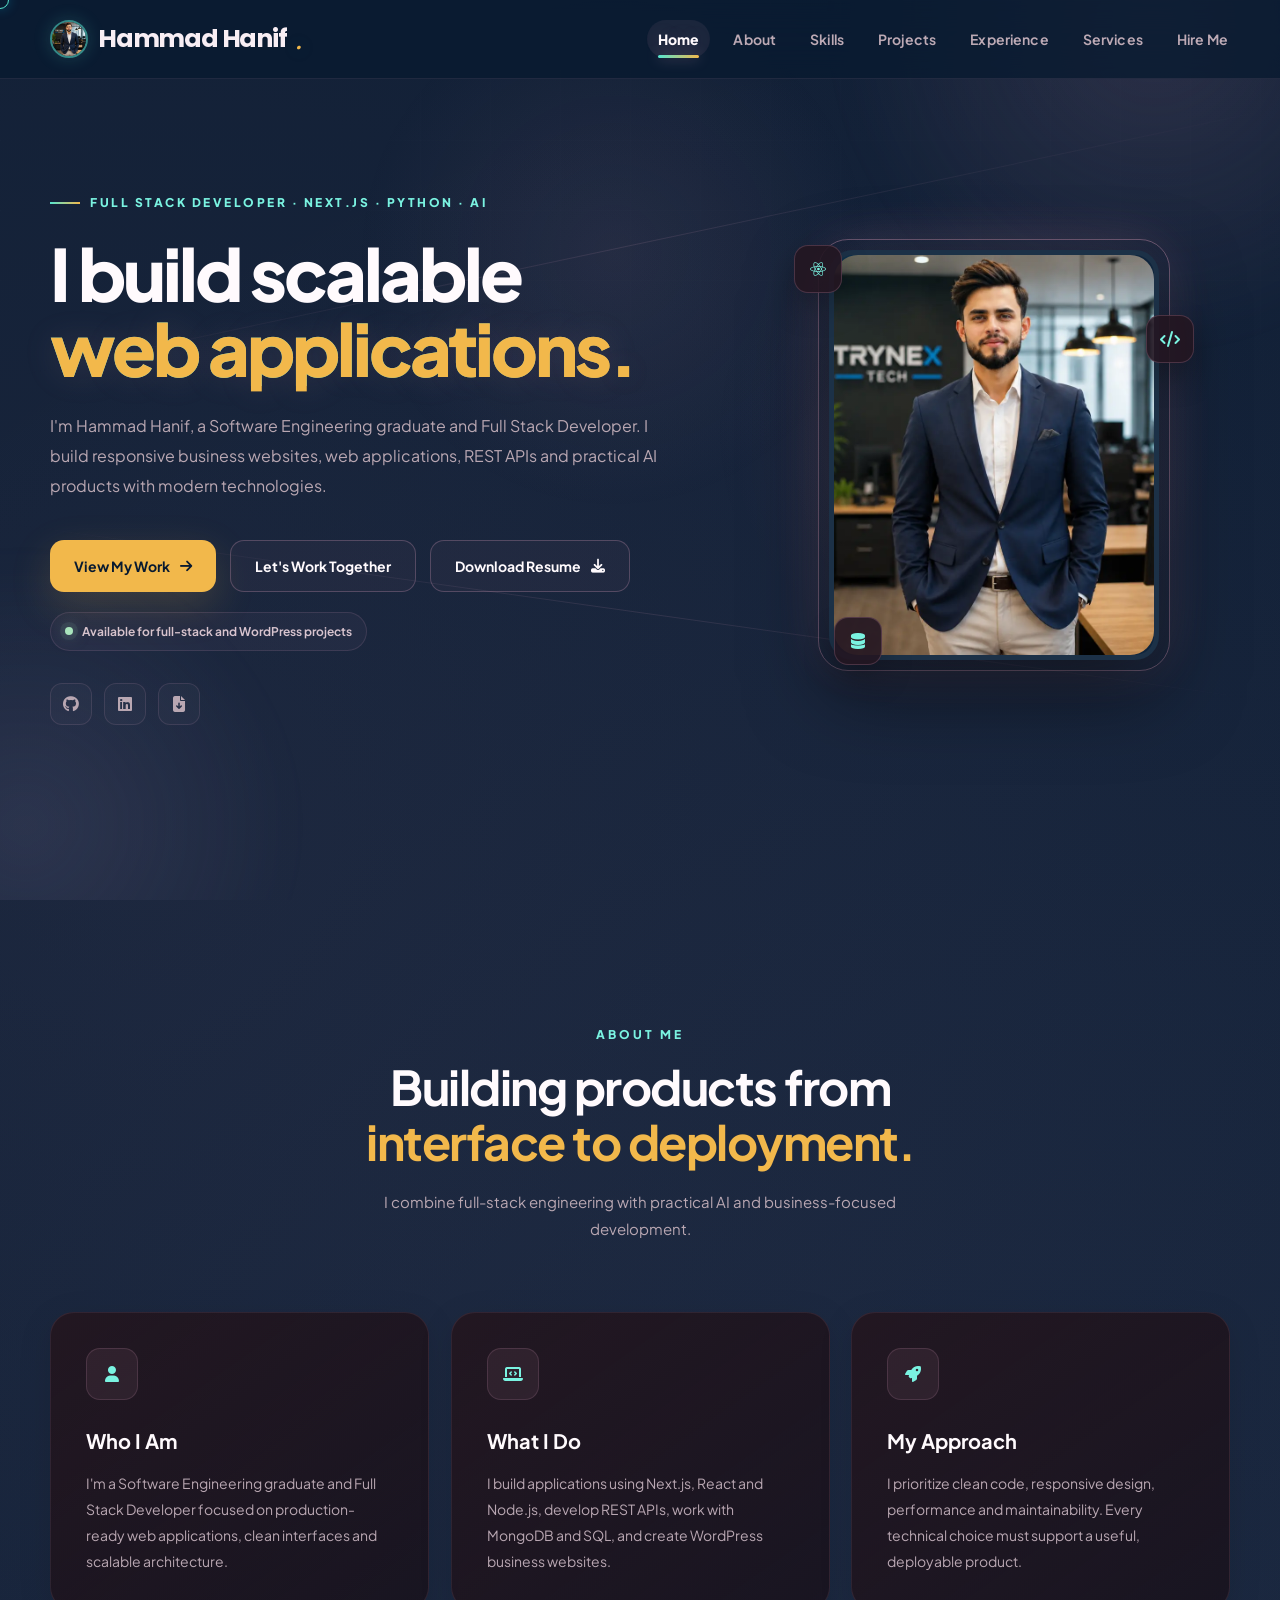
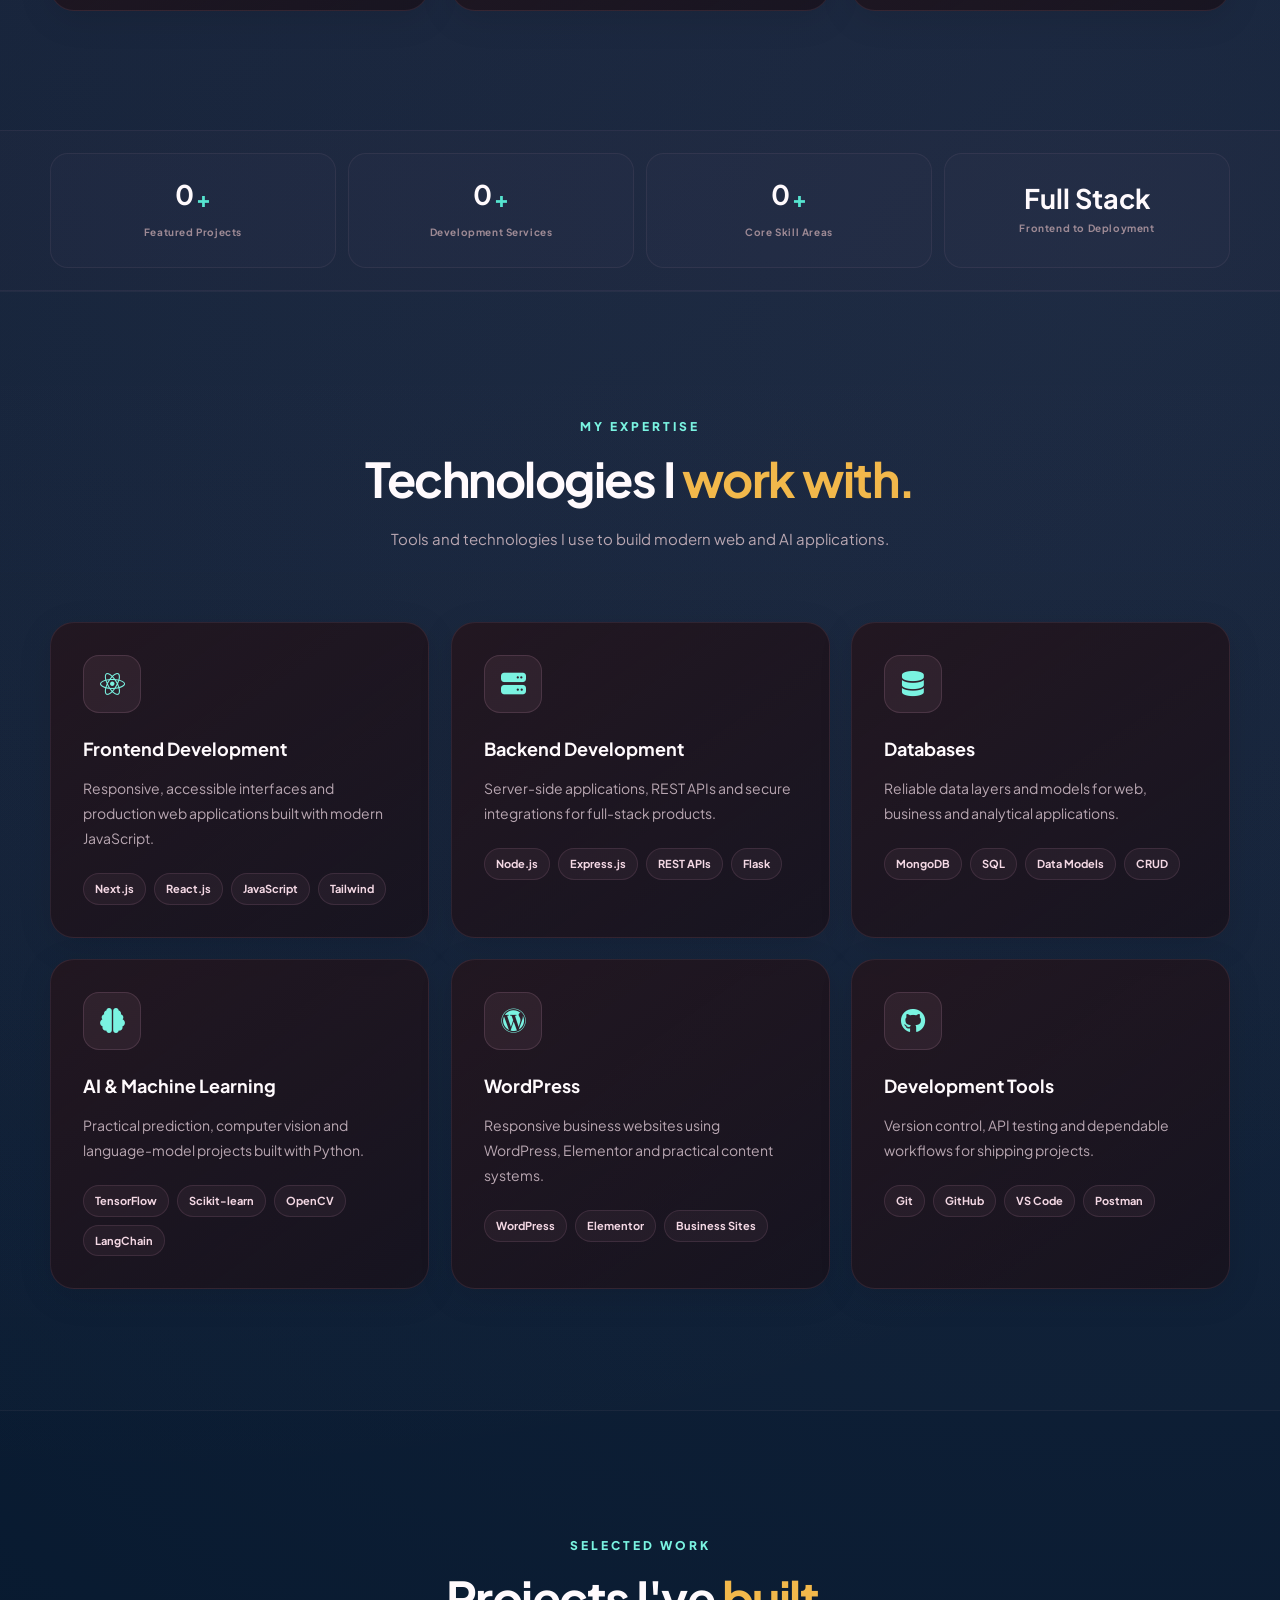
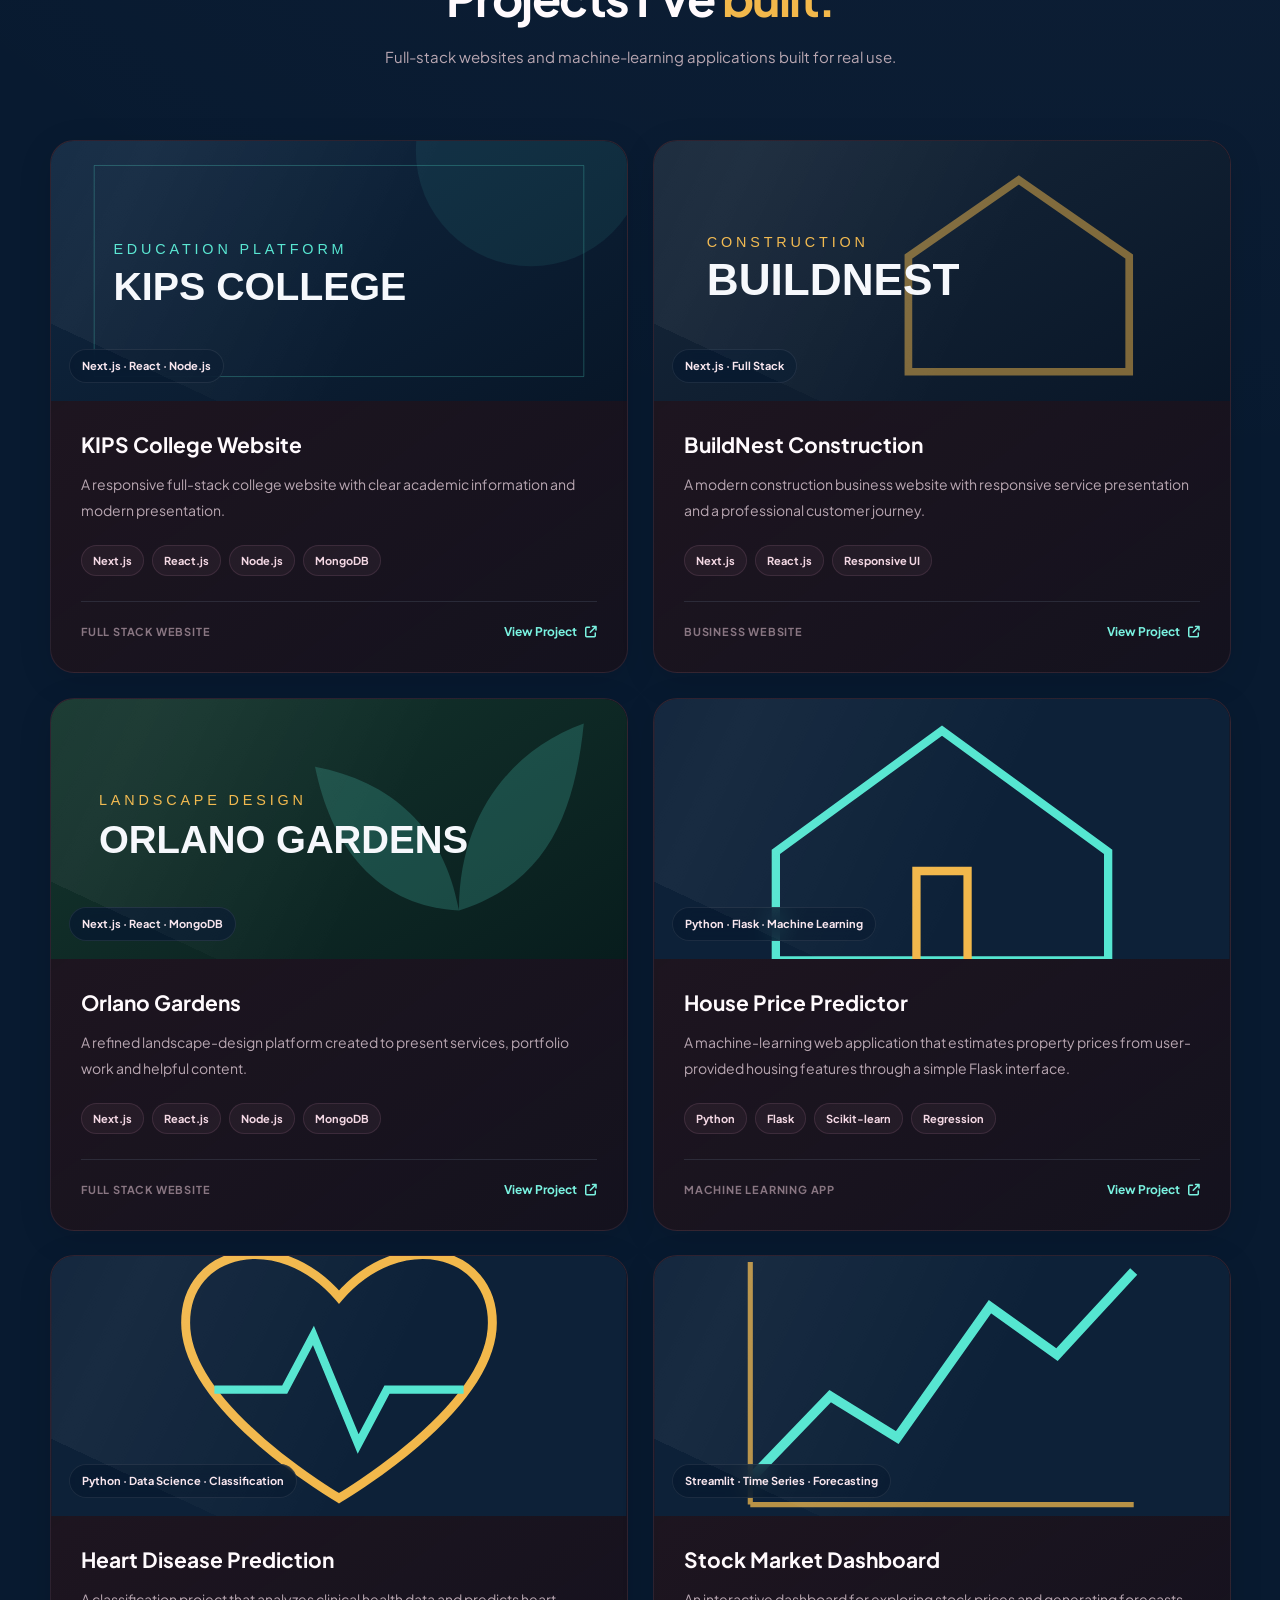
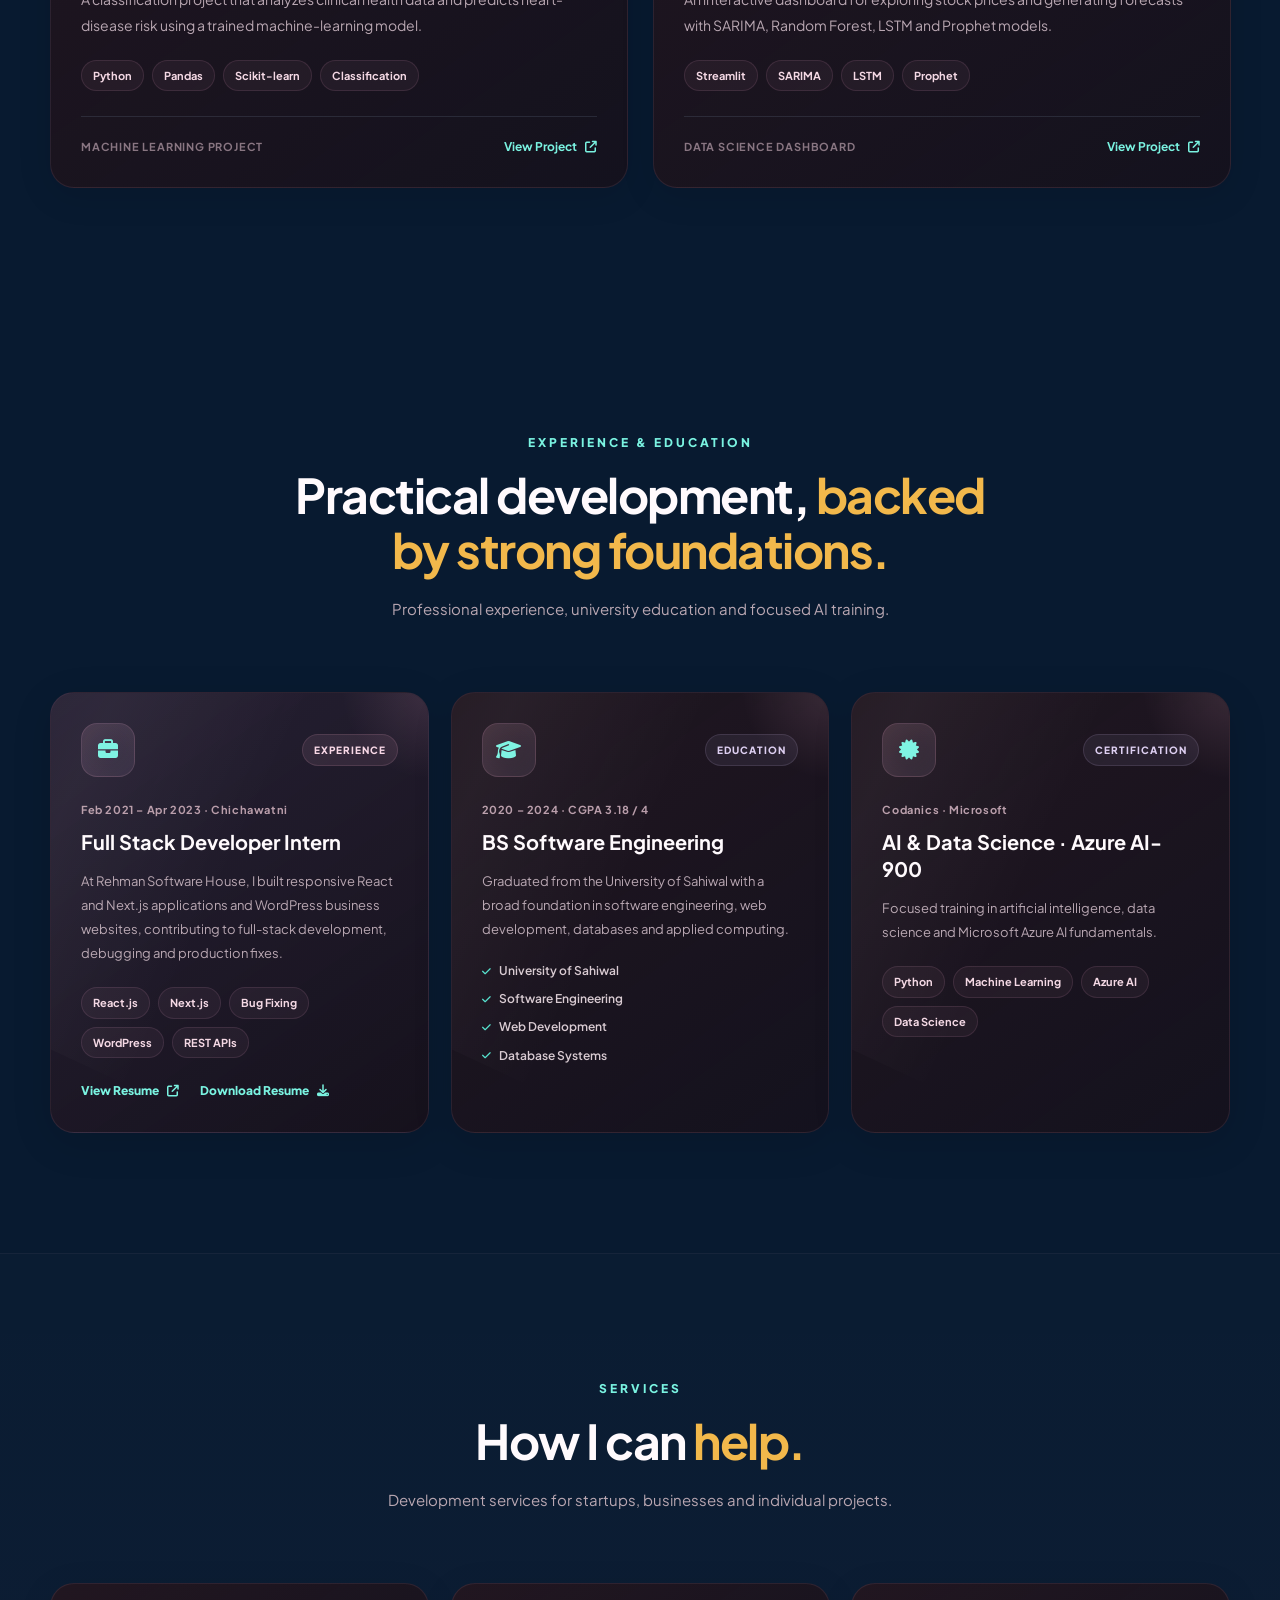
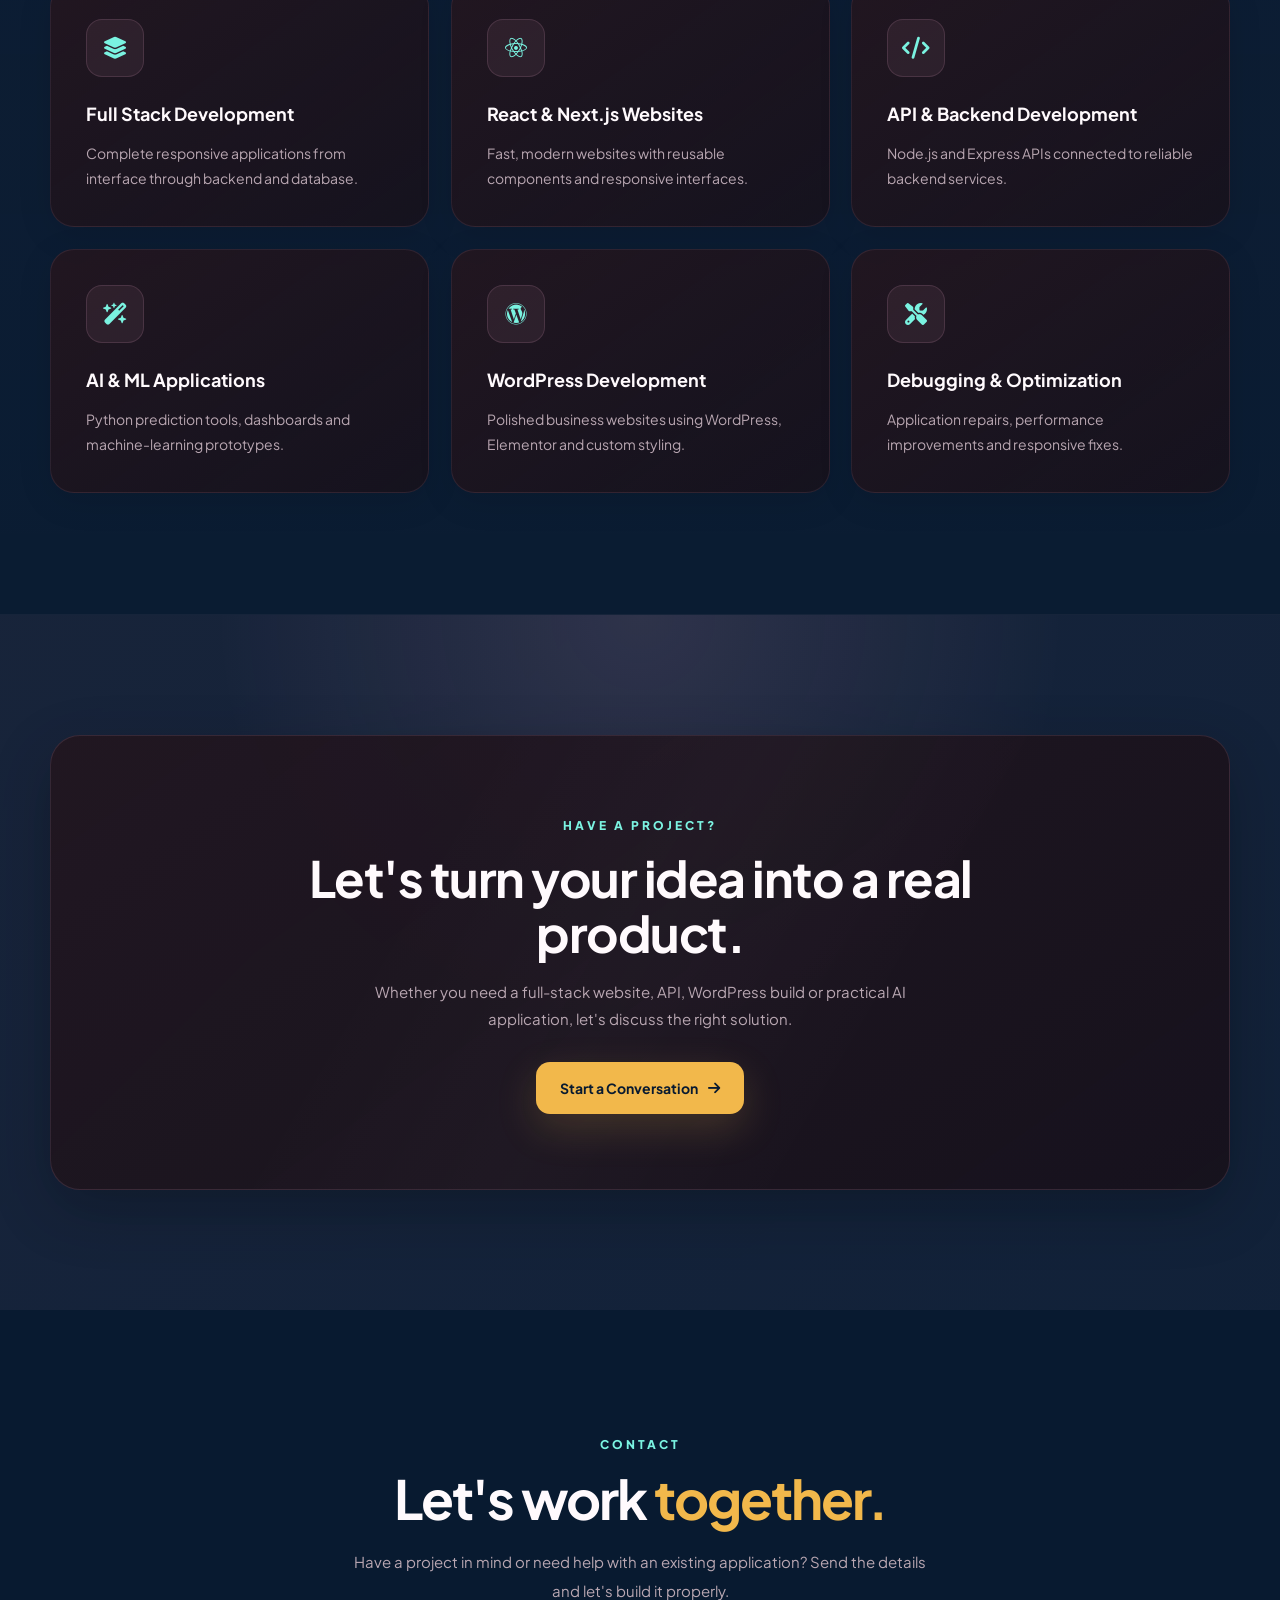
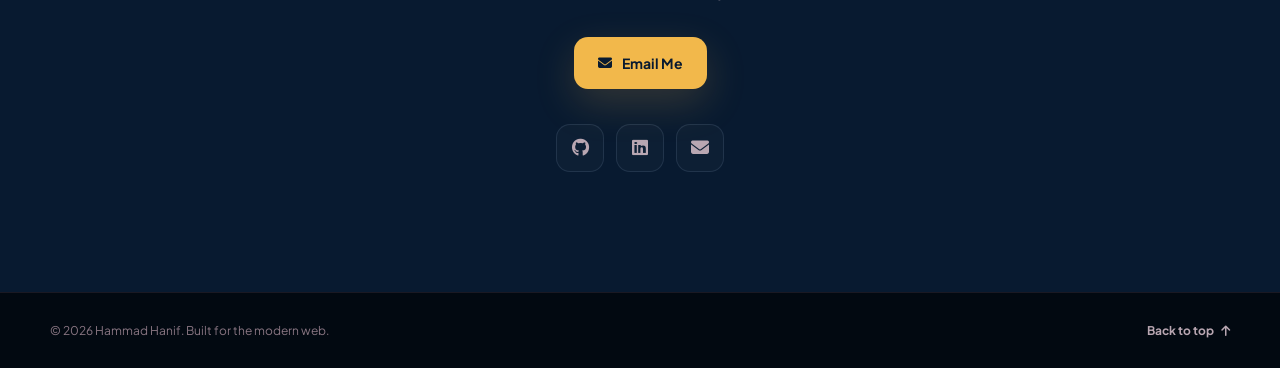
==== commit 51ac1ec7: "final portfolio" ====
--- a/index.html
+++ b/index.html
@@ -16,7 +16,19 @@
     <meta property="og:description"
         content="Full Stack Developer specializing in modern web applications, APIs, databases and practical AI products." />
     <meta property="og:type" content="website" />
-    <meta property="og:image" content="images/hammad.webp" />
+    <meta property="og:image" content="images/hammad-social-preview.jpg" />
+    <meta property="og:image:type" content="image/jpeg" />
+    <meta property="og:image:width" content="1200" />
+    <meta property="og:image:height" content="630" />
+    <meta property="og:image:alt" content="Hammad Hanif, Full Stack Developer" />
+    <meta name="twitter:card" content="summary_large_image" />
+    <meta name="twitter:title" content="Hammad Hanif | Full Stack Developer" />
+    <meta name="twitter:description"
+        content="Full Stack Developer specializing in modern web applications, APIs, databases and practical AI products." />
+    <meta name="twitter:image" content="images/hammad-social-preview.jpg" />
+    <meta name="twitter:image:alt" content="Hammad Hanif, Full Stack Developer" />
+    <link rel="icon" type="image/webp" href="images/hammad.webp" />
+    <link rel="apple-touch-icon" href="images/hammad.webp" />
     <link rel="preconnect" href="https://fonts.googleapis.com" />
     <link rel="preconnect" href="https://fonts.gstatic.com" crossorigin />
     <link
@@ -38,7 +50,8 @@
     <div class="custom-cursor" id="cursor" aria-hidden="true"></div>
     <header class="site-header">
         <nav class="navbar container">
-            <a href="#home" class="logo" aria-label="Hammad Hanif Home">Hammad Hanif<span>.</span></a><button
+            <a href="#home" class="logo" aria-label="Hammad Hanif Home"><img class="logo-image"
+                    src="images/hammad.webp" alt="" width="38" height="38" />Hammad Hanif<span>.</span></a><button
                 class="menu-toggle" id="mobile-menu" aria-label="Open navigation menu" aria-expanded="false"
                 aria-controls="nav-links">
                 <span></span><span></span><span></span>
@@ -54,6 +67,7 @@
             </ul>
         </nav>
     </header>
+    <button class="mobile-nav-overlay" type="button" aria-label="Close navigation menu" tabindex="-1"></button>
     <main>
         <section class="hero section" id="home">
             <div class="container hero-container">
@@ -68,7 +82,8 @@
                     <div class="hero-buttons">
                         <a href="#projects" class="btn btn-primary">View My Work <i
                                 class="fa-solid fa-arrow-right"></i></a><a href="#contact" class="btn btn-outline">Let's
-                            Work Together</a>
+                            Work Together</a><a href="./Hammad_Hanif_Resume.pdf" class="btn btn-outline" download="Hammad_Hanif_Resume.pdf" type="application/pdf">Download Resume <i
+                                class="fa-solid fa-download"></i></a>
                     </div>
                     <div class="hero-availability" data-aos="fade-up" data-aos-delay="250">
                         <span class="availability-dot"></span><span>Available for full-stack and WordPress
@@ -79,7 +94,7 @@
                             aria-label="GitHub"><i class="fa-brands fa-github"></i></a><a
                             href="https://www.linkedin.com/in/hammadhanif-dev/" target="_blank"
                             rel="noopener noreferrer" aria-label="LinkedIn"><i class="fa-brands fa-linkedin"></i></a><a
-                            href="Hammad-Hanif-Resume.pdf" target="_blank" aria-label="View resume"><i
+                            href="./Hammad_Hanif_Resume.pdf" target="_blank" rel="noopener noreferrer" type="application/pdf" aria-label="View Hammad Hanif resume"><i
                                 class="fa-solid fa-file-arrow-down"></i></a>
                     </div>
                 </div>
@@ -430,8 +445,11 @@
                             <span>React.js</span><span>Next.js</span><span>Bug
                                 Fixing</span><span>WordPress</span><span>REST APIs</span>
                         </div>
-                        <a class="experience-link" href="Hammad-Hanif-Resume.pdf" target="_blank">View Resume
+                        <a class="experience-link" href="./Hammad_Hanif_Resume.pdf" target="_blank" rel="noopener noreferrer" type="application/pdf">View Resume
                             <i class="fa-solid fa-arrow-up-right-from-square"></i></a>
+                        <a class="experience-link resume-download-link" href="./Hammad_Hanif_Resume.pdf"
+                            download="Hammad_Hanif_Resume.pdf" type="application/pdf">Download Resume
+                            <i class="fa-solid fa-download"></i></a>
                     </article>
                     <article class="experience-card" data-aos="fade-up" data-aos-delay="100">
                         <div class="experience-top">
@@ -581,4 +599,4 @@
     <script src="script.js"></script>
 </body>
 
-</html>+</html>
--- a/css/style.css
+++ b/css/style.css
@@ -3101,4 +3101,225 @@
     }
 }
 
-
+/* =========================================================
+   HEADER IDENTITY + RESPONSIVE OFF-CANVAS NAVIGATION
+   ========================================================= */
+
+.logo {
+    display: inline-flex;
+    align-items: center;
+    gap: 10px;
+    flex: 0 0 auto;
+    text-decoration: none;
+    white-space: nowrap;
+}
+
+.logo-image {
+    width: 38px;
+    height: 38px;
+    flex: 0 0 38px;
+    display: block;
+    object-fit: cover;
+    object-position: 50% 22%;
+    border: 2px solid rgba(86, 229, 208, 0.55);
+    border-radius: 50%;
+    box-shadow: 0 0 18px rgba(86, 229, 208, 0.18);
+}
+
+.mobile-nav-overlay {
+    position: fixed;
+    inset: 78px 0 0;
+    z-index: 990;
+    display: none;
+    width: 100%;
+    border: 0;
+    background: rgba(3, 7, 18, 0.62);
+    backdrop-filter: blur(3px);
+    -webkit-backdrop-filter: blur(3px);
+    cursor: pointer;
+}
+
+.resume-download-link {
+    margin-left: 18px;
+}
+
+@media (max-width: 900px) {
+    .menu-toggle {
+        position: relative;
+        z-index: 1003;
+        display: flex;
+        flex: 0 0 44px;
+    }
+
+    .nav-links {
+        position: fixed;
+        top: 78px;
+        right: 0;
+        z-index: 1002;
+        width: min(320px, 88vw);
+        height: calc(100dvh - 78px);
+        padding: 34px 24px 48px;
+        display: flex;
+        align-items: stretch;
+        flex-direction: column;
+        gap: 8px;
+        overflow-y: auto;
+        background: rgba(8, 26, 48, 0.98);
+        border-left: 1px solid rgba(86, 229, 208, 0.18);
+        box-shadow: -20px 0 60px rgba(0, 0, 0, 0.42);
+        transform: translateX(105%);
+        transition: transform 0.35s cubic-bezier(0.4, 0, 0.2, 1);
+    }
+
+    .nav-links.active {
+        right: 0;
+        transform: translateX(0);
+    }
+
+    .nav-links li,
+    .nav-links a {
+        width: 100%;
+    }
+
+    .nav-links a {
+        display: block;
+        padding: 13px 14px;
+        font-size: 16px;
+        border-radius: 12px;
+    }
+
+    .nav-links a::after {
+        display: none;
+    }
+
+    body.menu-open .mobile-nav-overlay {
+        display: block;
+    }
+}
+
+@media (max-width: 700px) {
+    html,
+    body {
+        max-width: 100%;
+        overflow-x: hidden;
+    }
+
+    .navbar {
+        height: 70px;
+    }
+
+    .site-header .container {
+        width: calc(100% - 28px);
+    }
+
+    .logo {
+        gap: 8px;
+        font-size: 19px;
+    }
+
+    .logo-image {
+        width: 34px;
+        height: 34px;
+        flex-basis: 34px;
+    }
+
+    .nav-links {
+        top: 70px;
+        height: calc(100dvh - 70px);
+    }
+
+    .mobile-nav-overlay {
+        inset-block-start: 70px;
+    }
+
+    .hero {
+        min-height: auto;
+        padding-top: 112px;
+    }
+
+    .hero-container {
+        gap: 42px;
+    }
+
+    .hero-content h1 {
+        font-size: clamp(2.35rem, 11vw, 3.2rem);
+        letter-spacing: -0.055em;
+        overflow-wrap: anywhere;
+    }
+
+    .hero-eyebrow {
+        font-size: 11px;
+        line-height: 1.6;
+        text-align: center;
+    }
+
+    .hero-buttons {
+        align-items: center;
+        gap: 10px;
+    }
+
+    .hero-buttons .btn {
+        width: min(100%, 245px);
+        justify-content: center;
+        min-height: 44px;
+        padding: 10px 17px;
+        font-size: 13px;
+        border-radius: 10px;
+    }
+
+    .hero-image-wrapper {
+        max-width: calc(100vw - 32px);
+    }
+
+    .about-grid,
+    .skills-grid,
+    .projects-grid,
+    .services-grid,
+    .experience-grid,
+    .contact-grid {
+        grid-template-columns: minmax(0, 1fr);
+    }
+
+    .project-card,
+    .about-card,
+    .skill-card,
+    .service-card,
+    .experience-card {
+        min-width: 0;
+    }
+
+    .project-footer {
+        align-items: flex-start;
+        flex-direction: column;
+        gap: 14px;
+    }
+
+    .resume-download-link {
+        margin-top: 12px;
+        margin-left: 0;
+    }
+
+    img,
+    svg {
+        max-width: 100%;
+    }
+}
+
+@media (max-width: 380px) {
+    .logo {
+        font-size: 17px;
+    }
+
+    .logo-image {
+        width: 31px;
+        height: 31px;
+        flex-basis: 31px;
+    }
+
+    .menu-toggle {
+        width: 40px;
+        height: 40px;
+    }
+}
+
+
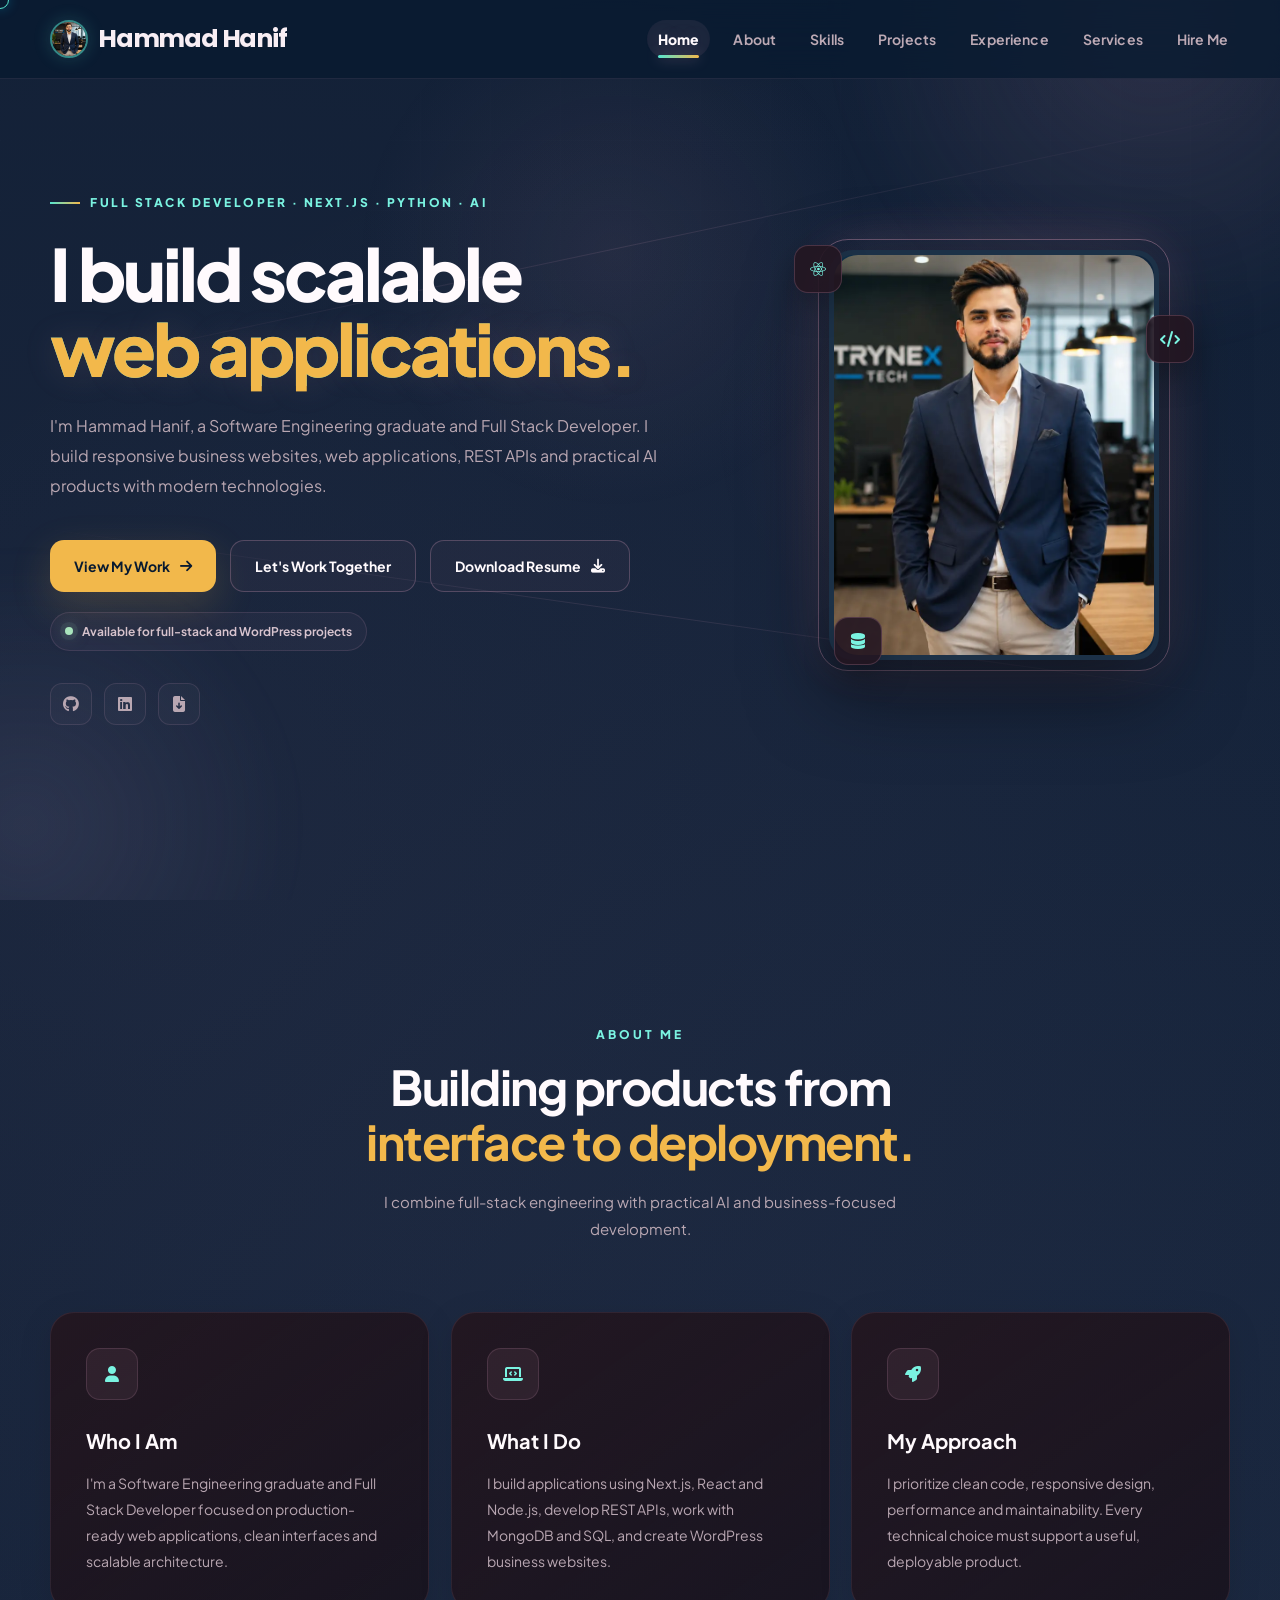
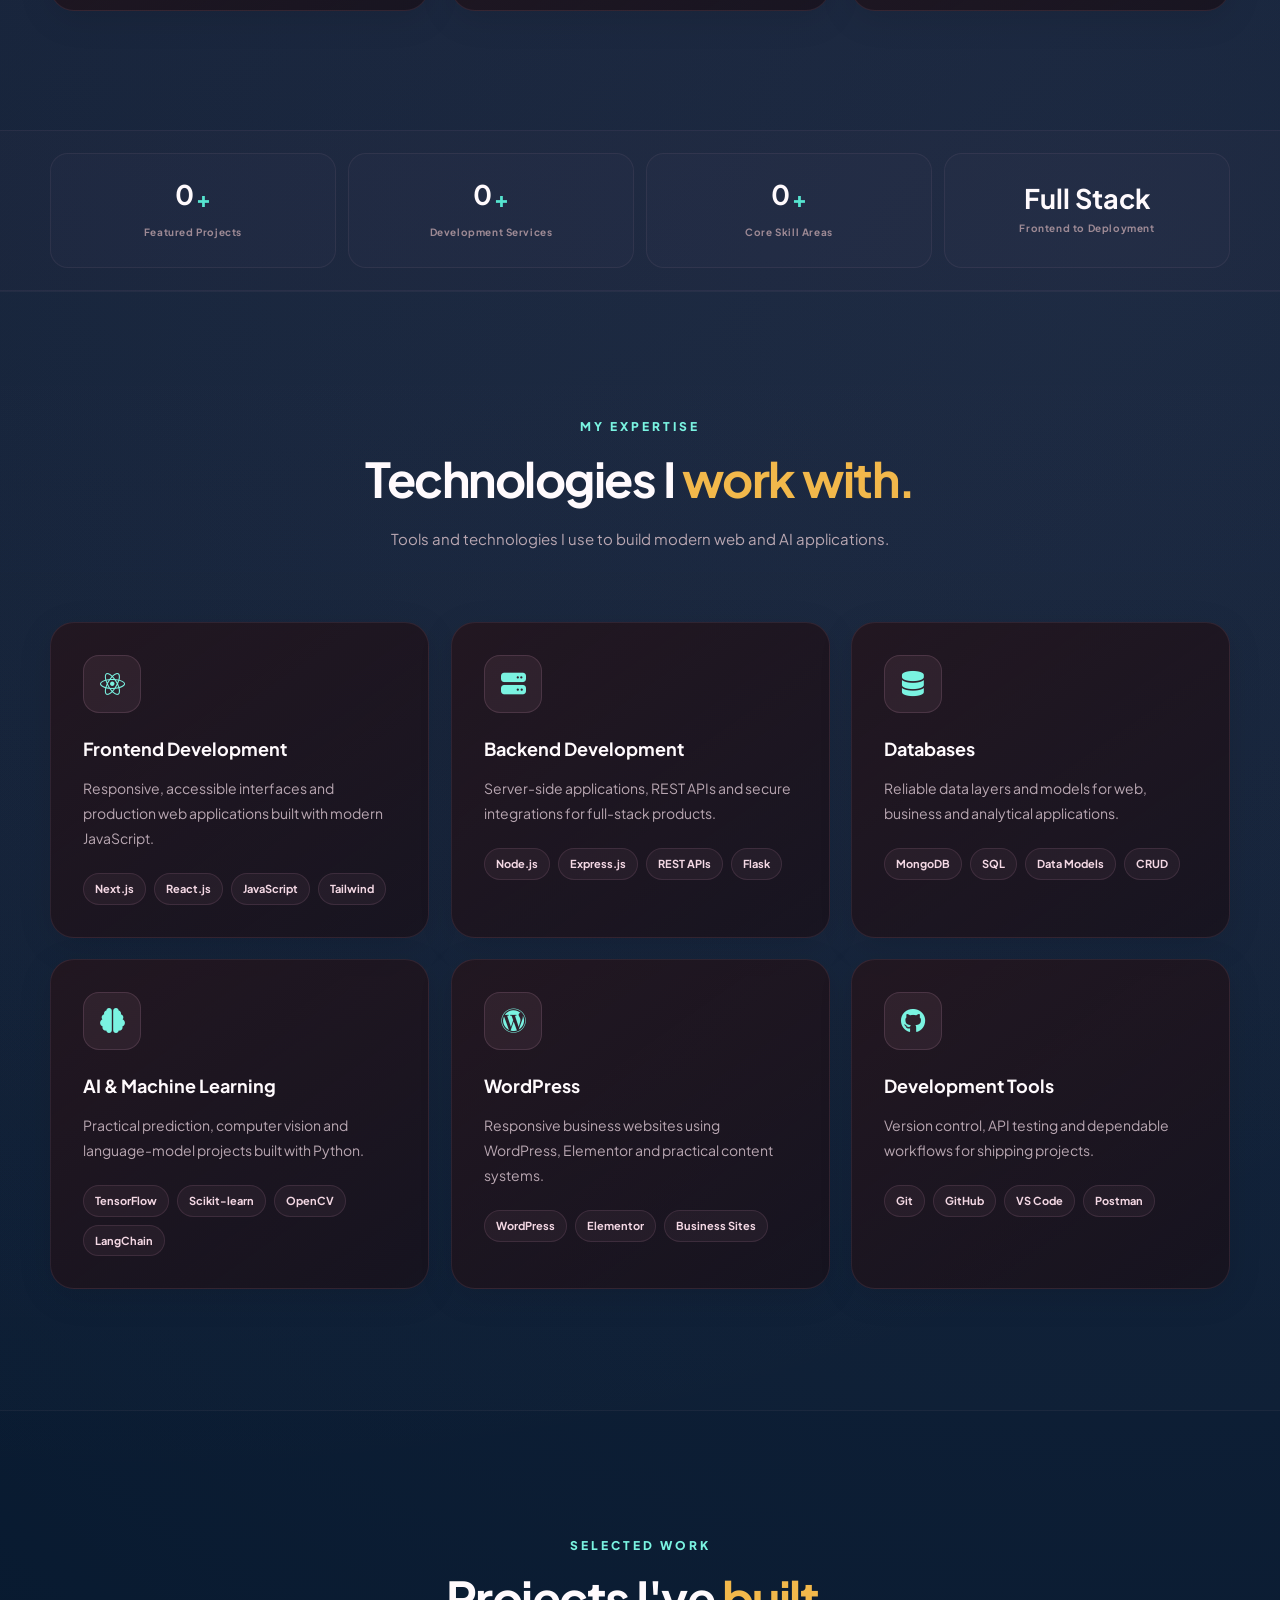
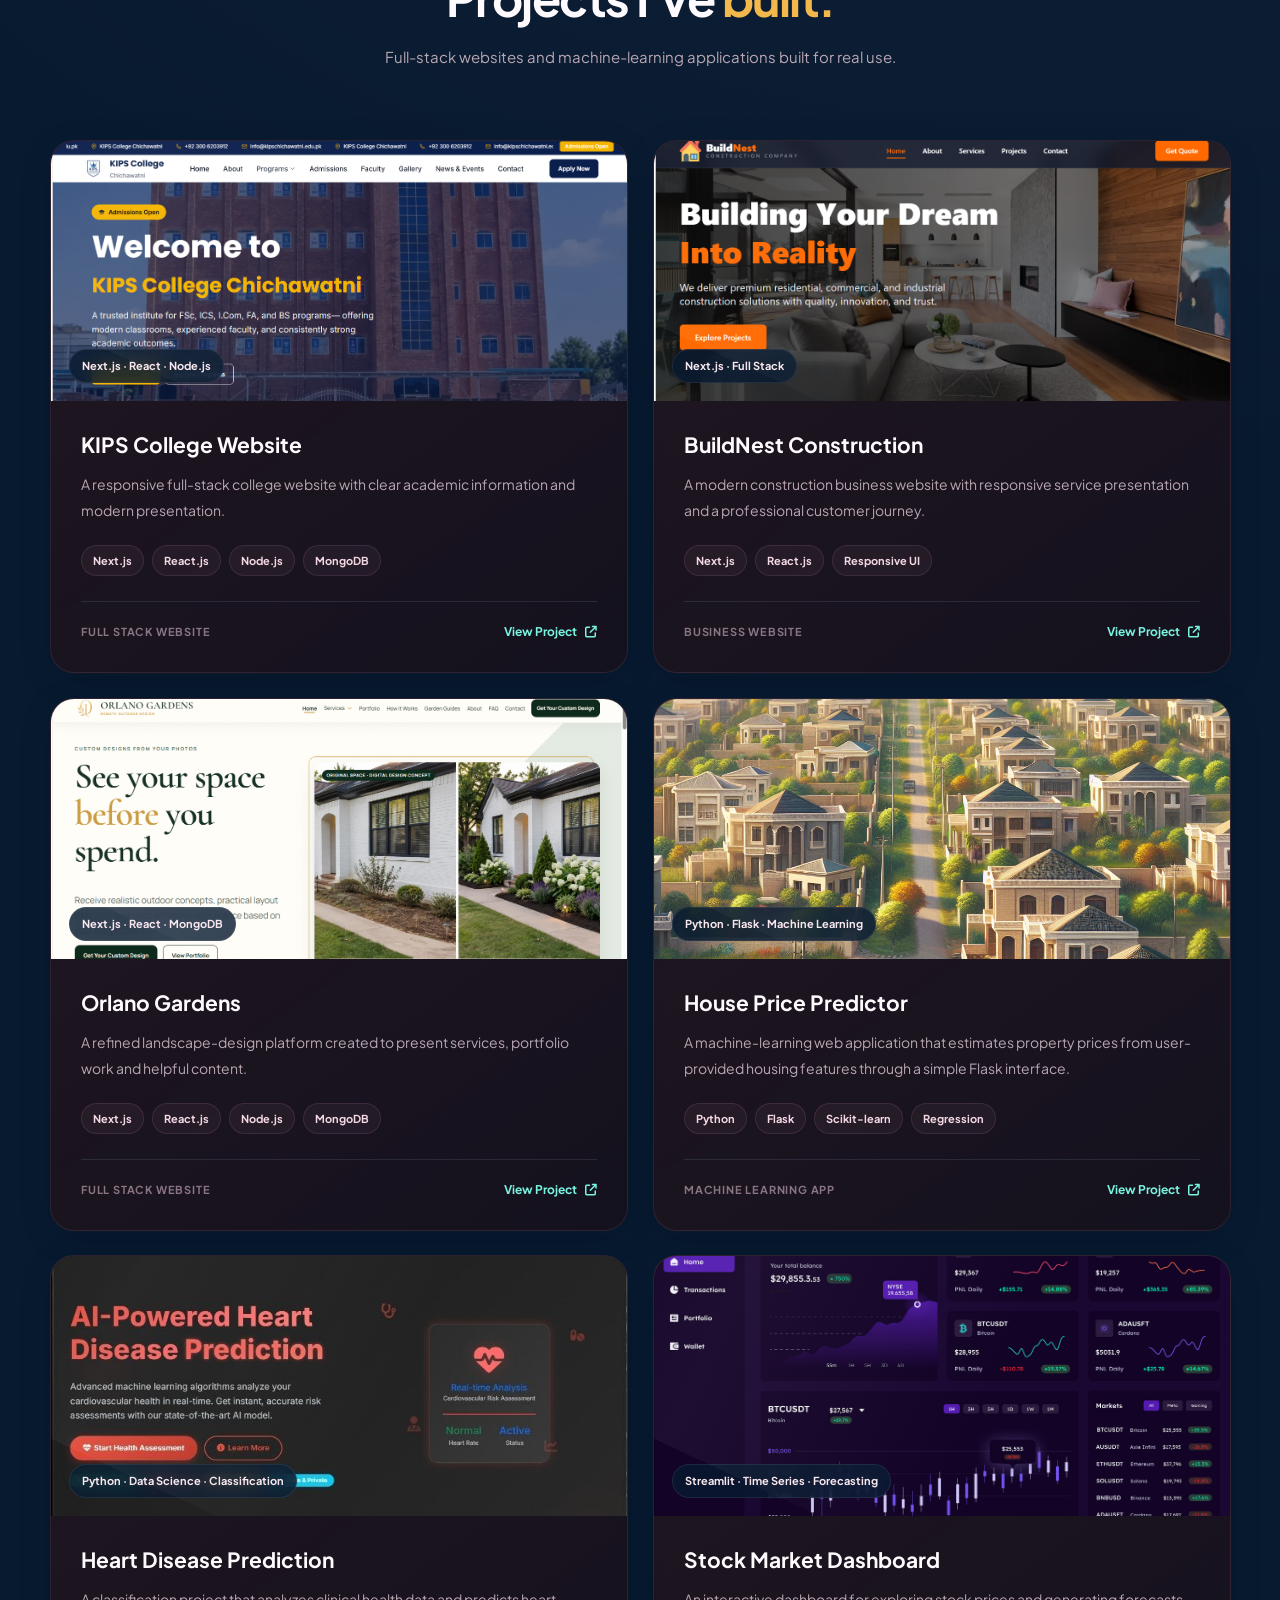
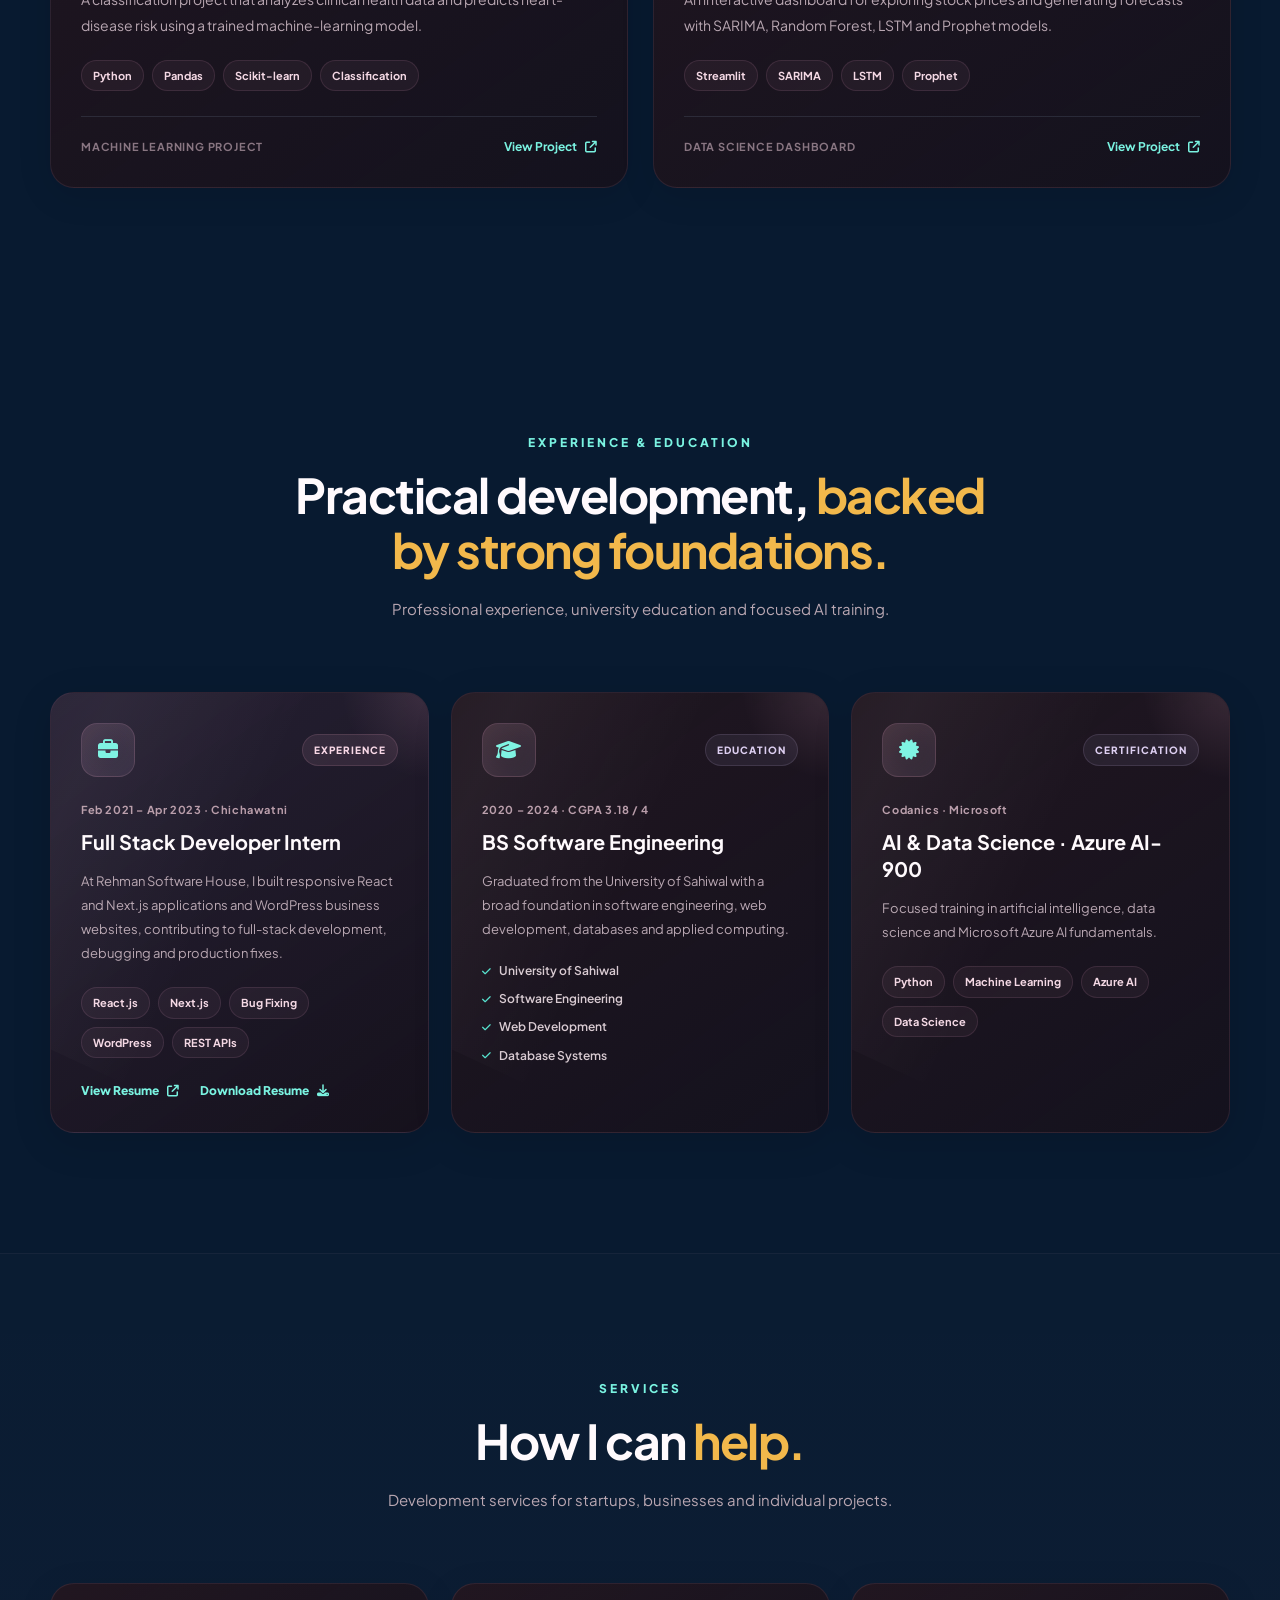
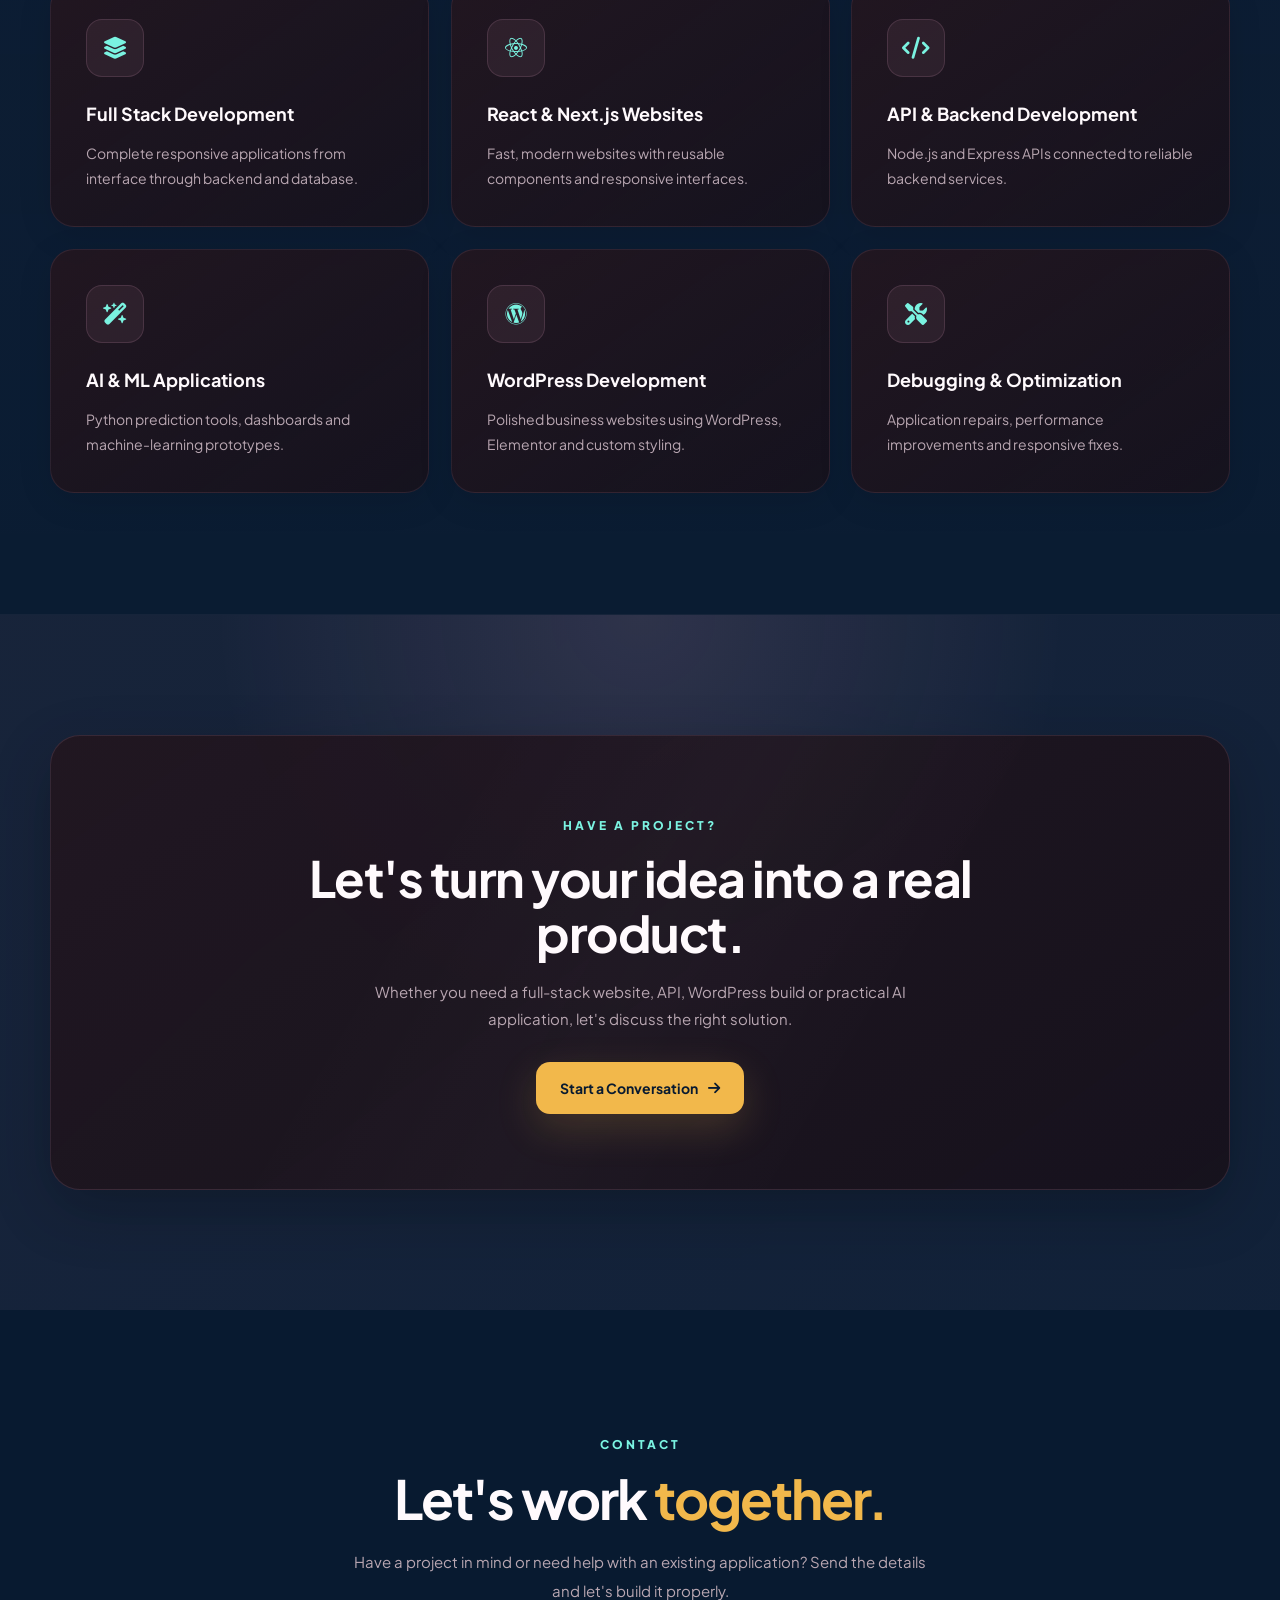
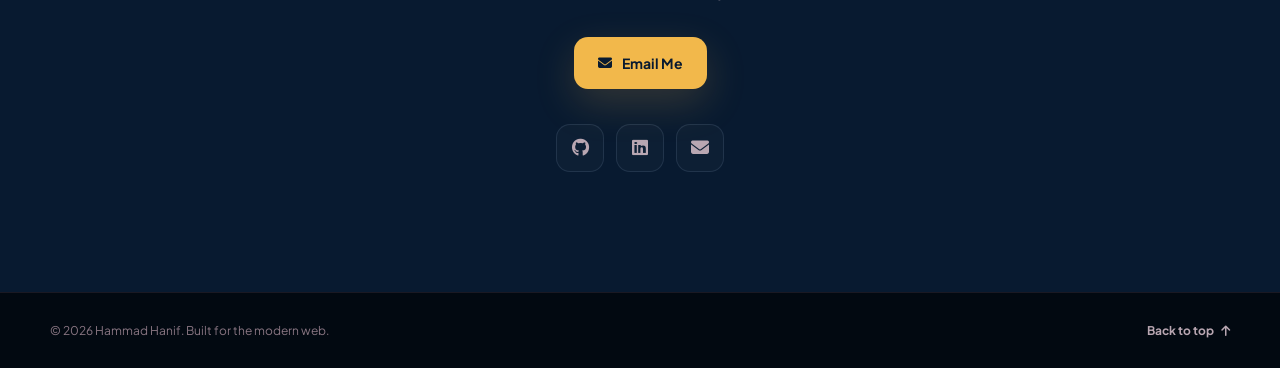
==== commit d394ab0a: "updated portfolio" ====
--- a/index.html
+++ b/index.html
@@ -16,7 +16,8 @@
     <meta property="og:description"
         content="Full Stack Developer specializing in modern web applications, APIs, databases and practical AI products." />
     <meta property="og:type" content="website" />
-    <meta property="og:image" content="images/hammad-social-preview.jpg" />
+    <meta property="og:image" content="https://raw.githubusercontent.com/hammadhanif267/hammad-hanif-portfolio/main/images/hammad-social-preview.jpg?v=4" />
+    <meta property="og:image:secure_url" content="https://raw.githubusercontent.com/hammadhanif267/hammad-hanif-portfolio/main/images/hammad-social-preview.jpg?v=4" />
     <meta property="og:image:type" content="image/jpeg" />
     <meta property="og:image:width" content="1200" />
     <meta property="og:image:height" content="630" />
@@ -25,7 +26,7 @@
     <meta name="twitter:title" content="Hammad Hanif | Full Stack Developer" />
     <meta name="twitter:description"
         content="Full Stack Developer specializing in modern web applications, APIs, databases and practical AI products." />
-    <meta name="twitter:image" content="images/hammad-social-preview.jpg" />
+    <meta name="twitter:image" content="https://raw.githubusercontent.com/hammadhanif267/hammad-hanif-portfolio/main/images/hammad-social-preview.jpg?v=4" />
     <meta name="twitter:image:alt" content="Hammad Hanif, Full Stack Developer" />
     <link rel="icon" type="image/webp" href="images/hammad.webp" />
     <link rel="apple-touch-icon" href="images/hammad.webp" />
@@ -51,7 +52,7 @@
     <header class="site-header">
         <nav class="navbar container">
             <a href="#home" class="logo" aria-label="Hammad Hanif Home"><img class="logo-image"
-                    src="images/hammad.webp" alt="" width="38" height="38" />Hammad Hanif<span>.</span></a><button
+                    src="images/hammad.webp" alt="" width="38" height="38" />Hammad Hanif<span></span></a><button
                 class="menu-toggle" id="mobile-menu" aria-label="Open navigation menu" aria-expanded="false"
                 aria-controls="nav-links">
                 <span></span><span></span><span></span>
@@ -275,7 +276,7 @@
                 <div class="projects-grid">
                     <article class="project-card" data-aos="fade-up">
                         <div class="project-image">
-                            <img src="images/kips-college.svg" alt="KIPS College Website project cover"
+                            <img src="images/kips-college.png" alt="KIPS College Website project cover"
                                 loading="lazy" />
                             <div class="project-category">Next.js · React · Node.js</div>
                         </div>
@@ -297,7 +298,7 @@
                     </article>
                     <article class="project-card" data-aos="fade-up" data-aos-delay="100">
                         <div class="project-image">
-                            <img src="images/buildnest.svg" alt="BuildNest project cover" loading="lazy" />
+                            <img src="images/buildnest.png" alt="BuildNest project cover" loading="lazy" />
                             <div class="project-category">Next.js · Full Stack</div>
                         </div>
                         <div class="project-content">
@@ -318,7 +319,7 @@
                     </article>
                     <article class="project-card" data-aos="fade-up" data-aos-delay="200">
                         <div class="project-image">
-                            <img src="images/orlano-gardens.svg" alt="Orlano Gardens project cover" loading="lazy" />
+                            <img src="images/orlano-gardens.png" alt="Orlano Gardens project cover" loading="lazy" />
                             <div class="project-category">Next.js · React · MongoDB</div>
                         </div>
                         <div class="project-content">
@@ -339,7 +340,7 @@
                     </article>
                     <article class="project-card" data-aos="fade-up" data-aos-delay="300">
                         <div class="project-image">
-                            <img src="images/house-price.svg" alt="House Price Predictor project cover"
+                            <img src="images/house-price.png" alt="House Price Predictor project cover"
                                 loading="lazy" />
                             <div class="project-category">Python · Flask · Machine Learning</div>
                         </div>
@@ -363,7 +364,7 @@
                     </article>
                     <article class="project-card" data-aos="fade-up" data-aos-delay="400">
                         <div class="project-image">
-                            <img src="images/heart-disease.svg" alt="Heart Disease Prediction project cover"
+                            <img src="images/heart-disease.png" alt="Heart Disease Prediction project cover"
                                 loading="lazy" />
                             <div class="project-category">Python · Data Science · Classification</div>
                         </div>
@@ -387,7 +388,7 @@
                     </article>
                     <article class="project-card" data-aos="fade-up" data-aos-delay="500">
                         <div class="project-image">
-                            <img src="images/stock-dashboard.svg" alt="Stock Market Dashboard project cover"
+                            <img src="images/stock-dashboard.png" alt="Stock Market Dashboard project cover"
                                 loading="lazy" />
                             <div class="project-category">Streamlit · Time Series · Forecasting</div>
                         </div>
--- a/css/style.css
+++ b/css/style.css
@@ -3322,4 +3322,555 @@
     }
 }
 
-
+/* Keep the hero's desktop direction on tablet and mobile:
+   content on the left, portrait on the right. */
+@media (max-width: 1000px) {
+    .hero-container {
+        grid-template-columns: minmax(0, 1.15fr) minmax(220px, 0.85fr);
+        align-items: center;
+        gap: 28px;
+        text-align: left;
+    }
+
+    .hero-content {
+        max-width: none;
+        min-width: 0;
+        margin: 0;
+    }
+
+    .hero-eyebrow,
+    .hero-buttons,
+    .hero-socials {
+        justify-content: flex-start;
+    }
+
+    .hero-description {
+        margin-inline: 0;
+    }
+
+    .hero-visual {
+        order: 0;
+        min-width: 0;
+    }
+
+    .hero-image-wrapper {
+        width: 250px;
+        height: 315px;
+        max-width: 100%;
+    }
+
+    .hero-image-wrapper::after {
+        width: 100%;
+        height: 315px;
+    }
+
+    .hero-image-wrapper::before {
+        width: 88%;
+        height: 280px;
+    }
+
+    .hero-image-frame {
+        width: 82%;
+        height: 265px;
+    }
+}
+
+@media (max-width: 700px) {
+    .hero {
+        min-height: auto;
+        padding-top: 104px;
+        padding-bottom: 68px;
+    }
+
+    .hero-container {
+        grid-template-columns: minmax(0, 1.2fr) minmax(118px, 0.8fr);
+        gap: 14px;
+    }
+
+    .hero-content h1 {
+        font-size: clamp(1.75rem, 8vw, 2.55rem);
+        line-height: 1.08;
+        letter-spacing: -0.055em;
+    }
+
+    .hero-eyebrow {
+        justify-content: flex-start;
+        gap: 6px;
+        margin-bottom: 14px;
+        font-size: 9px;
+        line-height: 1.45;
+        letter-spacing: 1px;
+        text-align: left;
+    }
+
+    .hero-eyebrow::before {
+        width: 16px;
+        flex: 0 0 16px;
+    }
+
+    .hero-description {
+        font-size: 12px;
+        line-height: 1.55;
+    }
+
+    .hero-buttons {
+        align-items: flex-start;
+        gap: 8px;
+        margin-top: 22px;
+    }
+
+    .hero-buttons .btn {
+        width: auto;
+        min-height: 38px;
+        padding: 8px 12px;
+        font-size: 11px;
+        border-radius: 9px;
+    }
+
+    .hero-availability {
+        justify-content: flex-start;
+        max-width: none;
+        margin-top: 18px;
+        padding: 9px 10px;
+        font-size: 10px;
+        line-height: 1.45;
+        text-align: left;
+    }
+
+    .hero-socials {
+        justify-content: flex-start;
+        gap: 8px;
+        margin-top: 20px;
+    }
+
+    .hero-socials a {
+        width: 36px;
+        height: 36px;
+        border-radius: 10px;
+    }
+
+    .hero-image-wrapper {
+        width: min(145px, 100%);
+        height: 188px;
+    }
+
+    .hero-image-wrapper::after {
+        width: 100%;
+        height: 188px;
+        border-radius: 22px;
+    }
+
+    .hero-image-wrapper::before {
+        width: 88%;
+        height: 164px;
+        border-radius: 19px;
+    }
+
+    .hero-image-frame {
+        width: 82%;
+        height: 153px;
+        border-radius: 16px;
+    }
+
+    .floating-icon {
+        display: none;
+    }
+}
+
+@media (max-width: 420px) {
+    .hero-container {
+        grid-template-columns: minmax(0, 1.28fr) minmax(105px, 0.72fr);
+        gap: 10px;
+    }
+
+    .hero-content h1 {
+        font-size: clamp(1.58rem, 7.7vw, 2rem);
+    }
+
+    .hero-description {
+        font-size: 11px;
+    }
+
+    .hero-image-wrapper {
+        width: min(125px, 100%);
+        height: 164px;
+    }
+
+    .hero-image-wrapper::after {
+        width: 100%;
+        height: 164px;
+    }
+
+    .hero-image-wrapper::before {
+        width: 88%;
+        height: 144px;
+    }
+
+    .hero-image-frame {
+        width: 82%;
+        height: 136px;
+    }
+}
+
+/* Final mobile hero composition: heading left, portrait right,
+   then full-width content and controls below. */
+@media (max-width: 700px) {
+    .hero-container {
+        display: grid;
+        grid-template-columns: minmax(0, 1fr) minmax(112px, 34%);
+        grid-template-areas:
+            "eyebrow eyebrow"
+            "title visual"
+            "description description"
+            "buttons buttons"
+            "availability availability"
+            "socials socials";
+        column-gap: 14px;
+        row-gap: 0;
+        align-items: center;
+        text-align: left;
+    }
+
+    .hero-content {
+        display: contents;
+    }
+
+    .hero-eyebrow {
+        grid-area: eyebrow;
+        margin-bottom: 16px;
+    }
+
+    .hero-content h1 {
+        grid-area: title;
+        align-self: center;
+        margin: 0;
+        font-size: clamp(1.72rem, 8vw, 2.5rem);
+        line-height: 1.07;
+    }
+
+    .hero-description {
+        grid-area: description;
+        max-width: none;
+        margin: 22px 0 0;
+        font-size: 13px;
+        line-height: 1.65;
+    }
+
+    .hero-buttons {
+        grid-area: buttons;
+        display: grid;
+        grid-template-columns: repeat(3, minmax(0, 1fr));
+        align-items: stretch;
+        width: 100%;
+        gap: 7px;
+        margin-top: 20px;
+    }
+
+    .hero-buttons .btn {
+        width: 100%;
+        min-width: 0;
+        min-height: 40px;
+        padding: 6px 5px;
+        gap: 5px;
+        border-radius: 9px;
+        font-size: 9.5px;
+        line-height: 1.15;
+        white-space: nowrap;
+    }
+
+    .hero-buttons .btn i {
+        flex: 0 0 auto;
+        font-size: 9px;
+    }
+
+    .hero-availability {
+        grid-area: availability;
+        justify-self: start;
+        justify-content: flex-start;
+        width: auto;
+        max-width: 100%;
+        margin: 18px 0 0;
+        padding: 9px 12px;
+        text-align: left;
+    }
+
+    .hero-socials {
+        grid-area: socials;
+        justify-self: start;
+        justify-content: flex-start;
+        margin: 18px 0 0;
+    }
+
+    .hero-visual {
+        grid-area: visual;
+        align-self: center;
+        justify-self: end;
+        width: 100%;
+    }
+
+    .hero-image-wrapper {
+        width: min(132px, 100%);
+        height: 176px;
+        overflow: visible;
+    }
+
+    .hero-image-wrapper::before {
+        width: 92%;
+        height: 158px;
+        border-radius: 20px;
+        animation: rotate-ring 15s linear infinite;
+    }
+
+    .hero-image-wrapper::after {
+        width: 100%;
+        height: 176px;
+        border-radius: 23px;
+    }
+
+    .hero-image-frame {
+        width: 84%;
+        height: 148px;
+        border-radius: 16px;
+    }
+
+    .floating-icon {
+        display: none;
+    }
+}
+
+@media (max-width: 380px) {
+    .hero-container {
+        grid-template-columns: minmax(0, 1fr) minmax(102px, 33%);
+        column-gap: 10px;
+    }
+
+    .hero-content h1 {
+        font-size: clamp(1.5rem, 7.7vw, 1.86rem);
+    }
+
+    .hero-description {
+        margin-top: 18px;
+        font-size: 12px;
+    }
+
+    .hero-buttons {
+        gap: 5px;
+    }
+
+    .hero-buttons .btn {
+        min-height: 38px;
+        padding-inline: 3px;
+        font-size: 8.5px;
+    }
+
+    .hero-image-wrapper {
+        width: min(118px, 100%);
+        height: 158px;
+    }
+
+    .hero-image-wrapper::before {
+        height: 142px;
+    }
+
+    .hero-image-wrapper::after {
+        height: 158px;
+    }
+
+    .hero-image-frame {
+        height: 134px;
+    }
+}
+
+/* Mobile portrait technology badges */
+@media (max-width: 700px) {
+    .hero-image-wrapper .floating-icon {
+        display: flex;
+        width: 26px;
+        height: 26px;
+        border-radius: 8px;
+        font-size: 11px;
+        box-shadow: 0 8px 20px rgba(0, 0, 0, 0.32);
+        animation: float-icon 4s ease-in-out infinite;
+    }
+
+    .hero-image-wrapper .floating-icon-one {
+        top: 4px;
+        left: -5px;
+    }
+
+    .hero-image-wrapper .floating-icon-two {
+        top: 56px;
+        right: -5px;
+        animation-delay: 1s;
+    }
+
+    .hero-image-wrapper .floating-icon-three {
+        bottom: 4px;
+        left: 7px;
+        animation-delay: 2s;
+    }
+}
+
+@media (max-width: 380px) {
+    .hero-image-wrapper .floating-icon {
+        width: 23px;
+        height: 23px;
+        border-radius: 7px;
+        font-size: 10px;
+    }
+
+    .hero-image-wrapper .floating-icon-one {
+        top: 3px;
+        left: -4px;
+    }
+
+    .hero-image-wrapper .floating-icon-two {
+        top: 49px;
+        right: -4px;
+    }
+
+    .hero-image-wrapper .floating-icon-three {
+        bottom: 3px;
+        left: 6px;
+    }
+}
+
+
+
+
+/* =========================================================
+   PROJECT IMAGE VIEWER
+   ========================================================= */
+
+.project-image {
+    cursor: zoom-in;
+}
+
+.project-image img {
+    cursor: zoom-in;
+}
+
+.project-image-viewer {
+    position: fixed;
+    inset: 0;
+    z-index: 100000;
+    display: none;
+    align-items: center;
+    justify-content: center;
+    padding: 28px;
+    background: rgba(1, 5, 12, 0.92);
+    backdrop-filter: blur(16px);
+    -webkit-backdrop-filter: blur(16px);
+}
+
+.project-image-viewer.active {
+    display: flex;
+}
+
+.project-viewer-panel {
+    position: relative;
+    width: min(1180px, 100%);
+    max-height: min(90vh, 900px);
+    display: grid;
+    grid-template-columns: minmax(0, 1.15fr) minmax(300px, 0.85fr);
+    overflow: hidden;
+    border: 1px solid rgba(255, 255, 255, 0.12);
+    border-radius: 24px;
+    background: #07111f;
+    box-shadow: 0 35px 100px rgba(0, 0, 0, 0.65);
+}
+
+.project-viewer-image {
+    min-height: 520px;
+    display: flex;
+    align-items: center;
+    justify-content: center;
+    padding: 28px;
+    background: #020812;
+    overflow: auto;
+}
+
+.project-viewer-image img {
+    display: block;
+    max-width: 100%;
+    max-height: 82vh;
+    width: auto;
+    height: auto;
+    object-fit: contain;
+    border-radius: 14px;
+}
+
+.project-viewer-content {
+    padding: 52px 34px 34px;
+    overflow-y: auto;
+}
+
+.project-viewer-content .project-content {
+    padding: 0;
+}
+
+.project-viewer-content h3 {
+    margin-top: 0;
+}
+
+.project-viewer-close {
+    position: absolute;
+    top: 16px;
+    right: 16px;
+    z-index: 5;
+    width: 42px;
+    height: 42px;
+    display: flex;
+    align-items: center;
+    justify-content: center;
+    border: 1px solid rgba(255, 255, 255, 0.16);
+    border-radius: 12px;
+    color: #fff;
+    background: rgba(3, 7, 18, 0.82);
+    cursor: pointer;
+    font-size: 18px;
+    transition: 0.25s ease;
+}
+
+.project-viewer-close:hover {
+    color: #001018;
+    background: var(--primary);
+    border-color: var(--primary);
+    transform: rotate(90deg);
+}
+
+body.project-viewer-open {
+    overflow: hidden;
+}
+
+@media (max-width: 800px) {
+    .project-image-viewer {
+        padding: 12px;
+    }
+
+    .project-viewer-panel {
+        grid-template-columns: 1fr;
+        max-height: 94vh;
+        overflow-y: auto;
+        border-radius: 18px;
+    }
+
+    .project-viewer-image {
+        min-height: 0;
+        height: 42vh;
+        padding: 18px;
+    }
+
+    .project-viewer-image img {
+        max-height: 38vh;
+    }
+
+    .project-viewer-content {
+        padding: 34px 22px 24px;
+        overflow: visible;
+    }
+
+    .project-viewer-content .project-footer {
+        flex-wrap: wrap;
+    }
+}
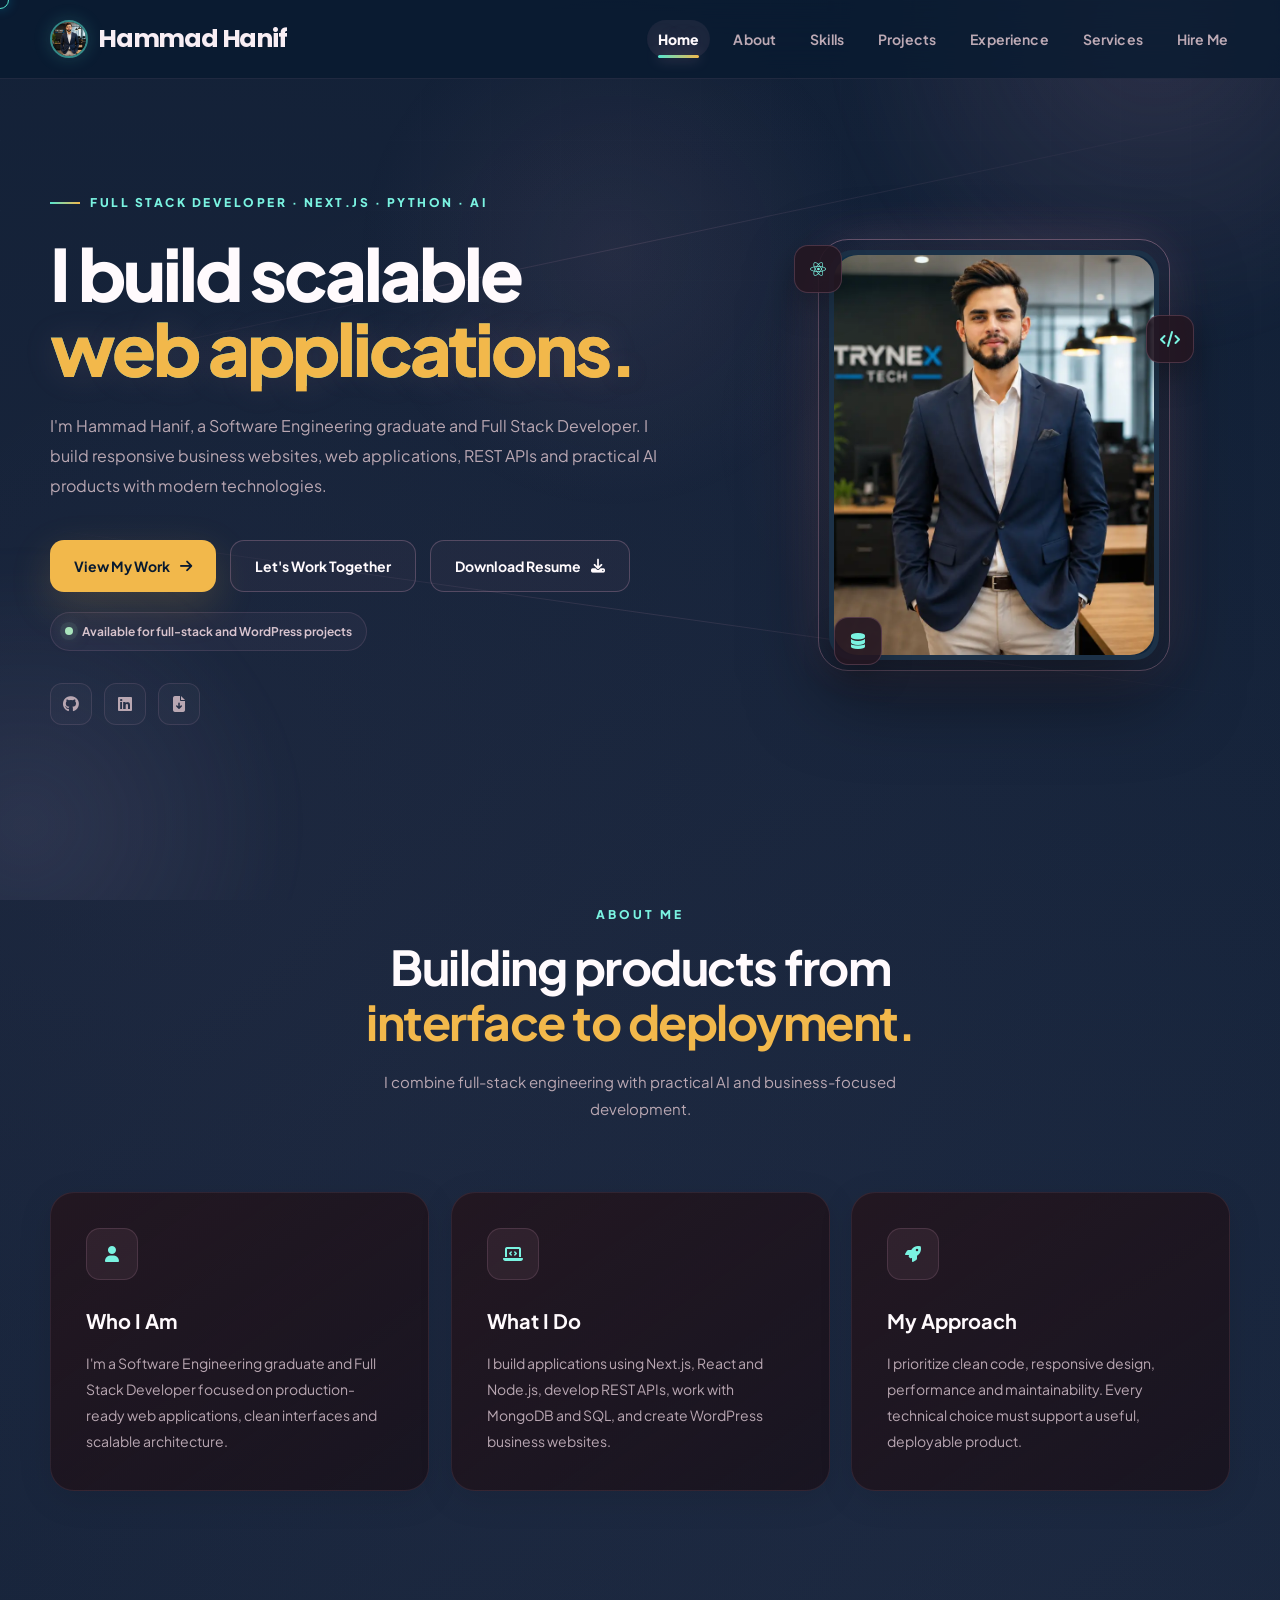
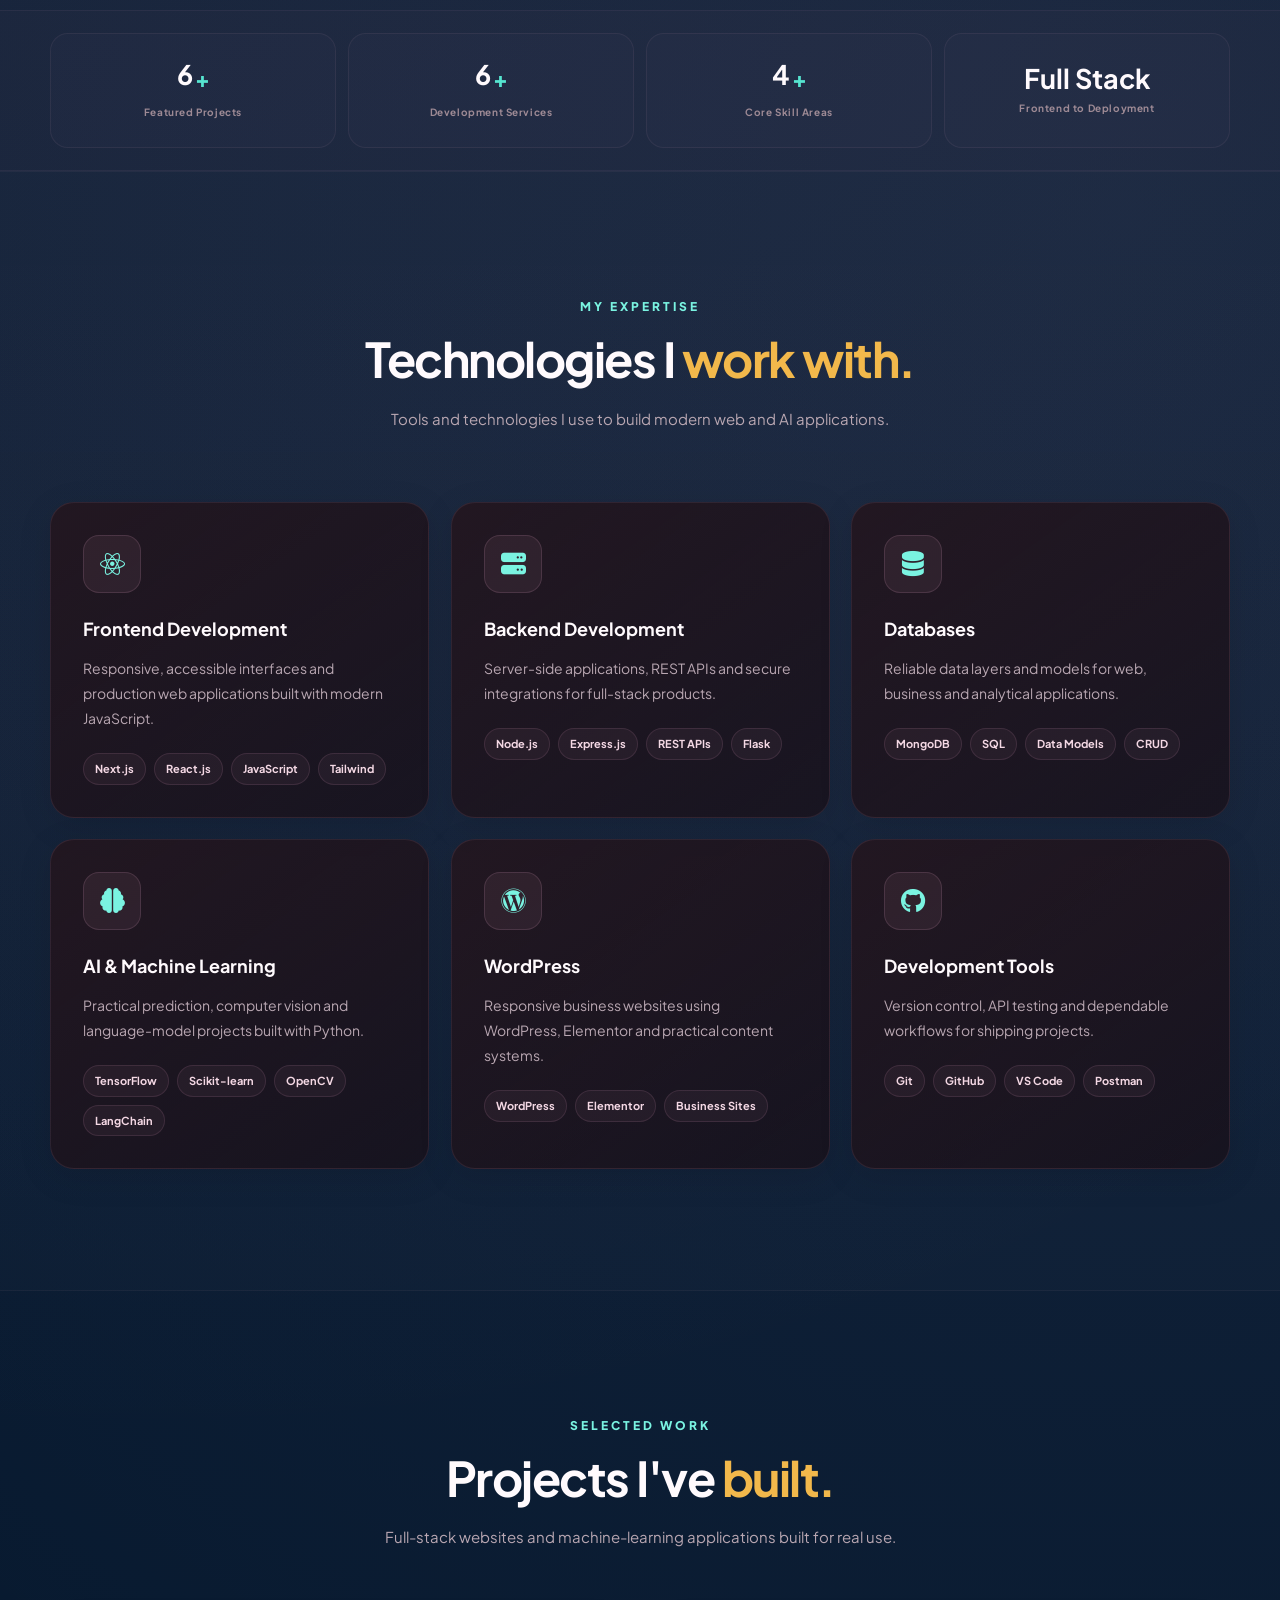
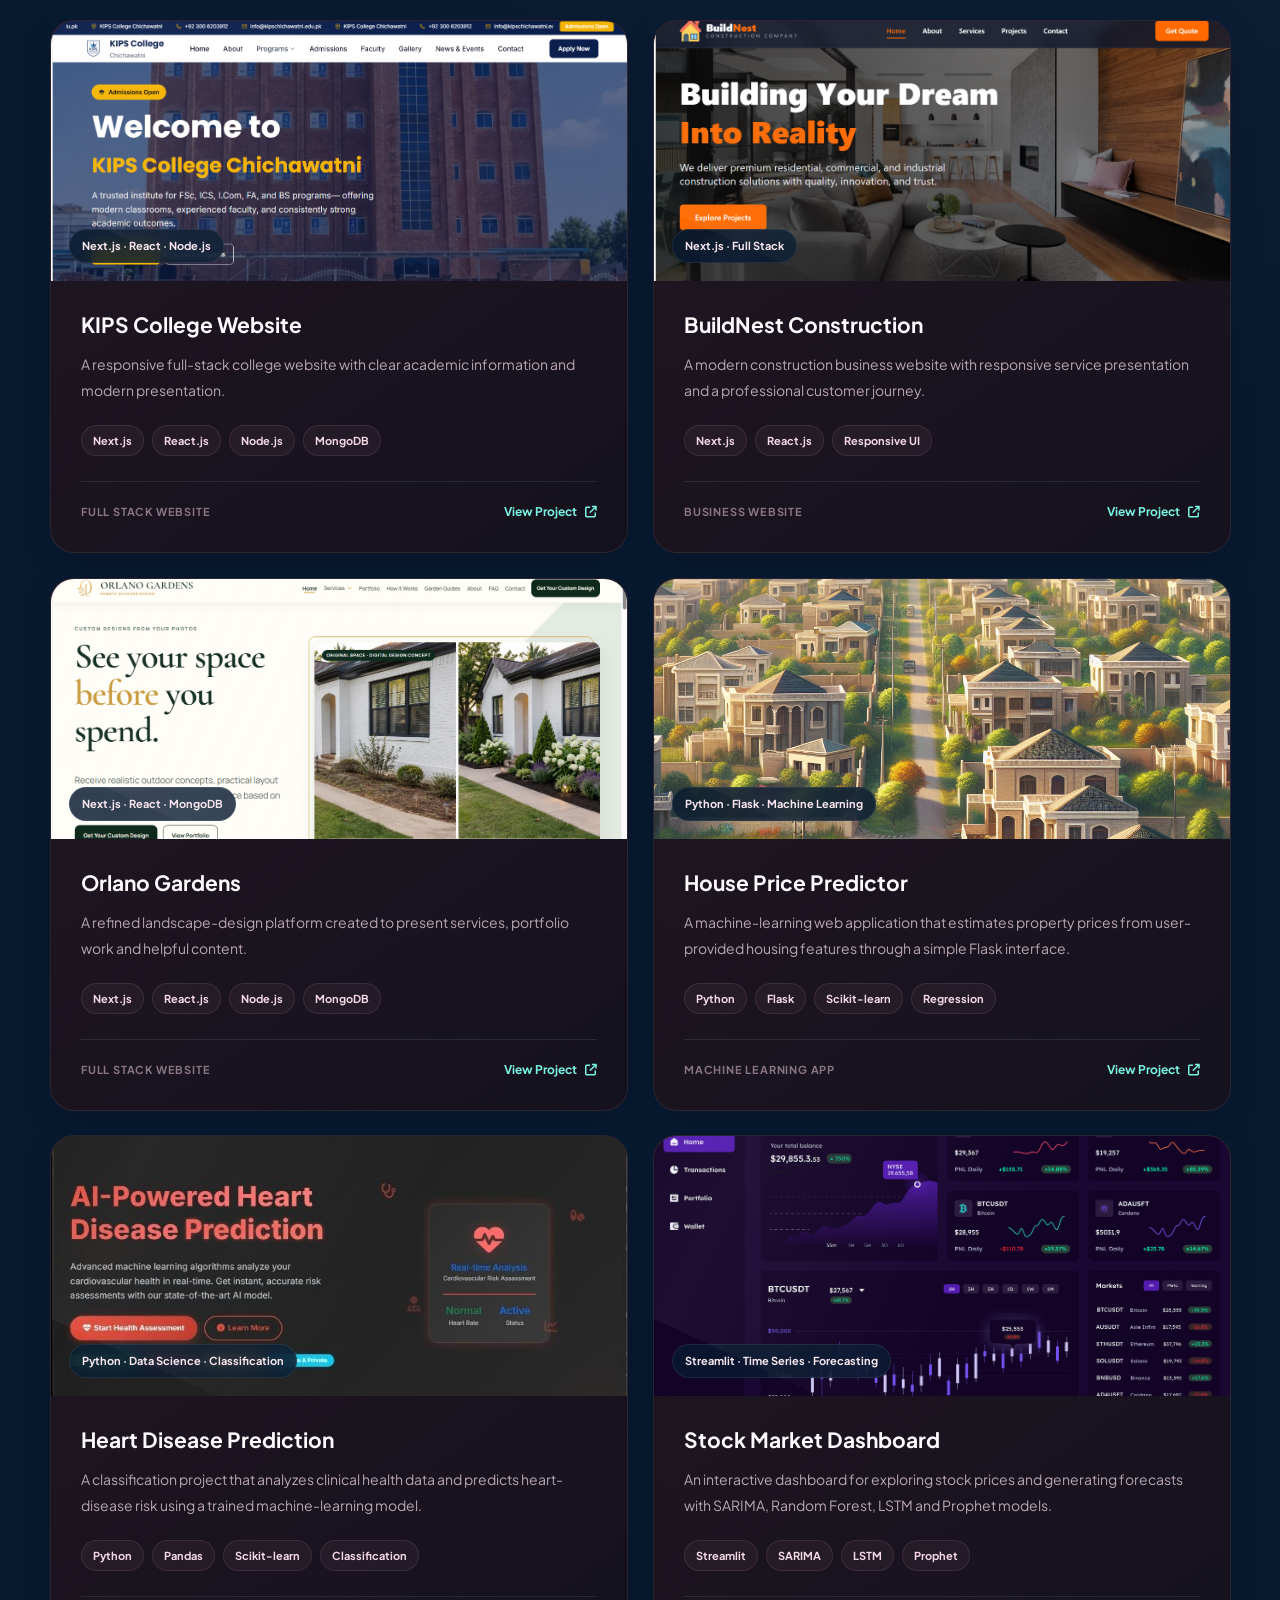
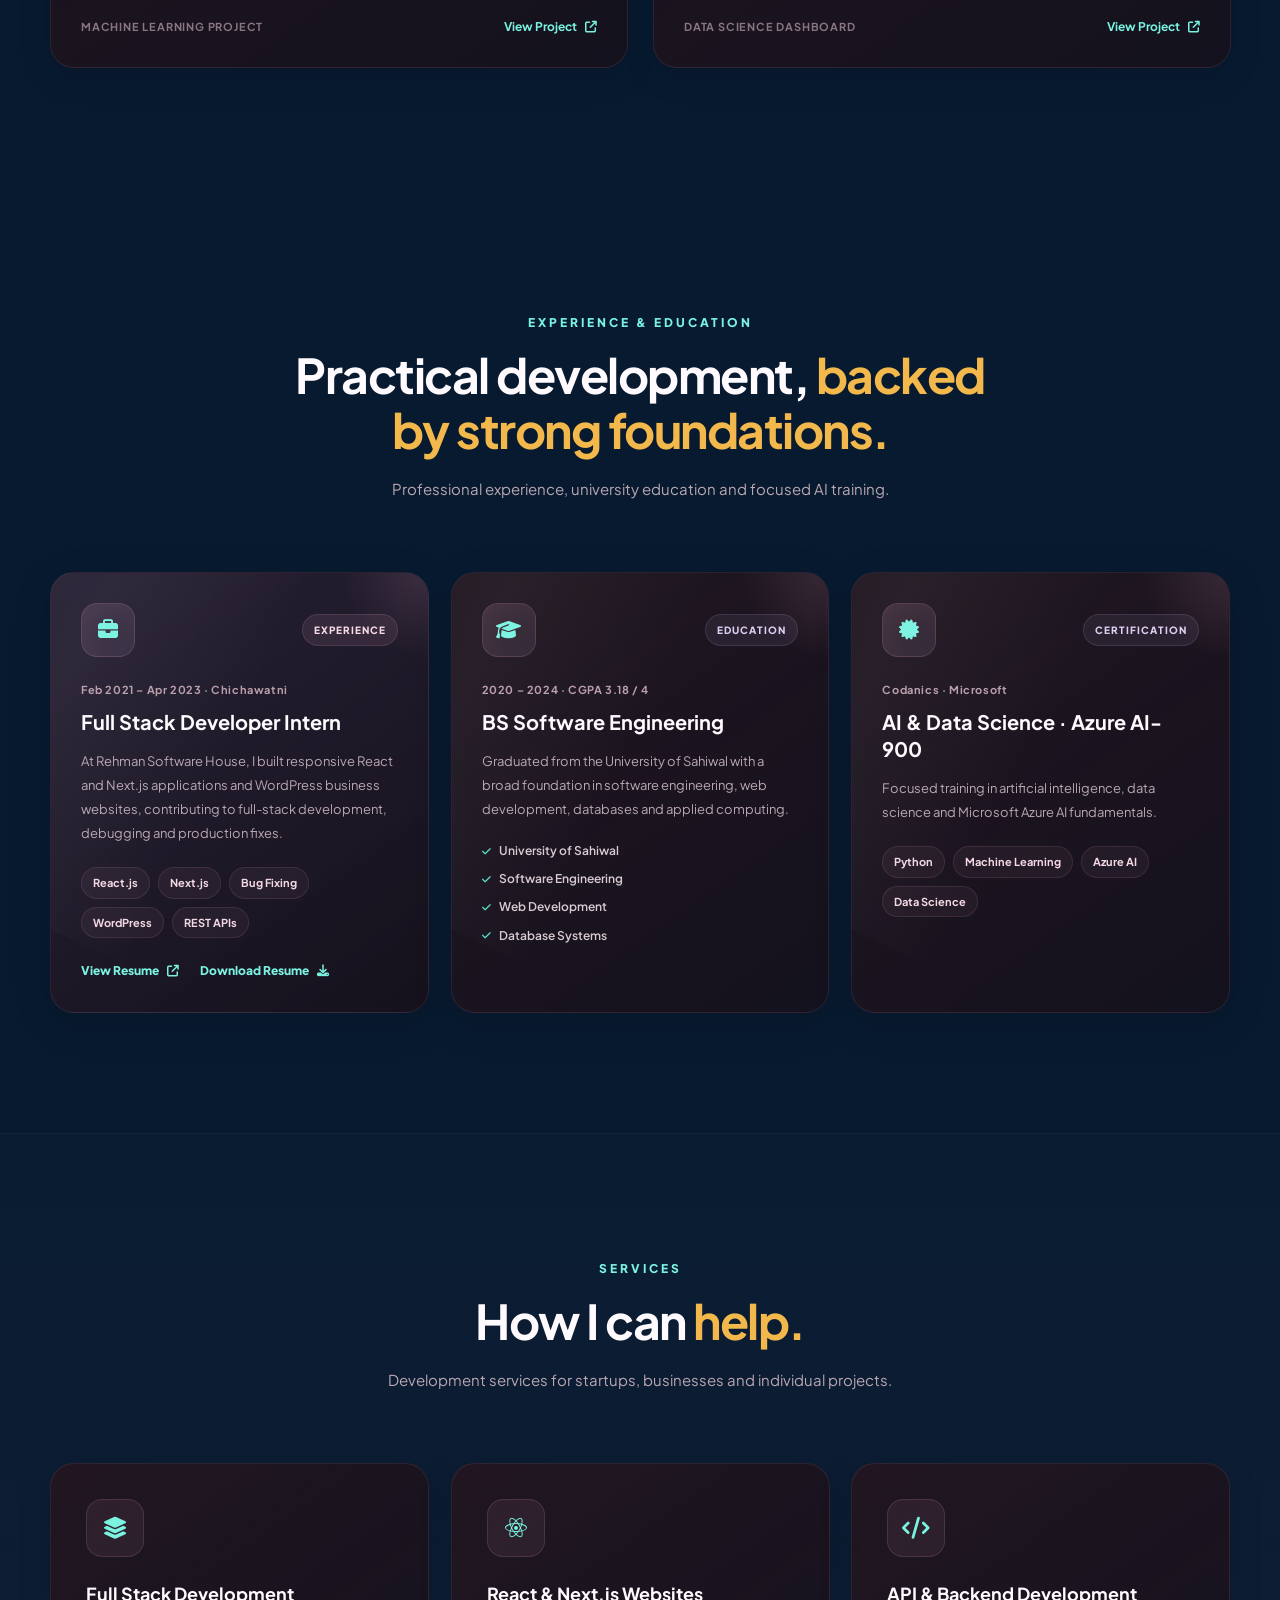
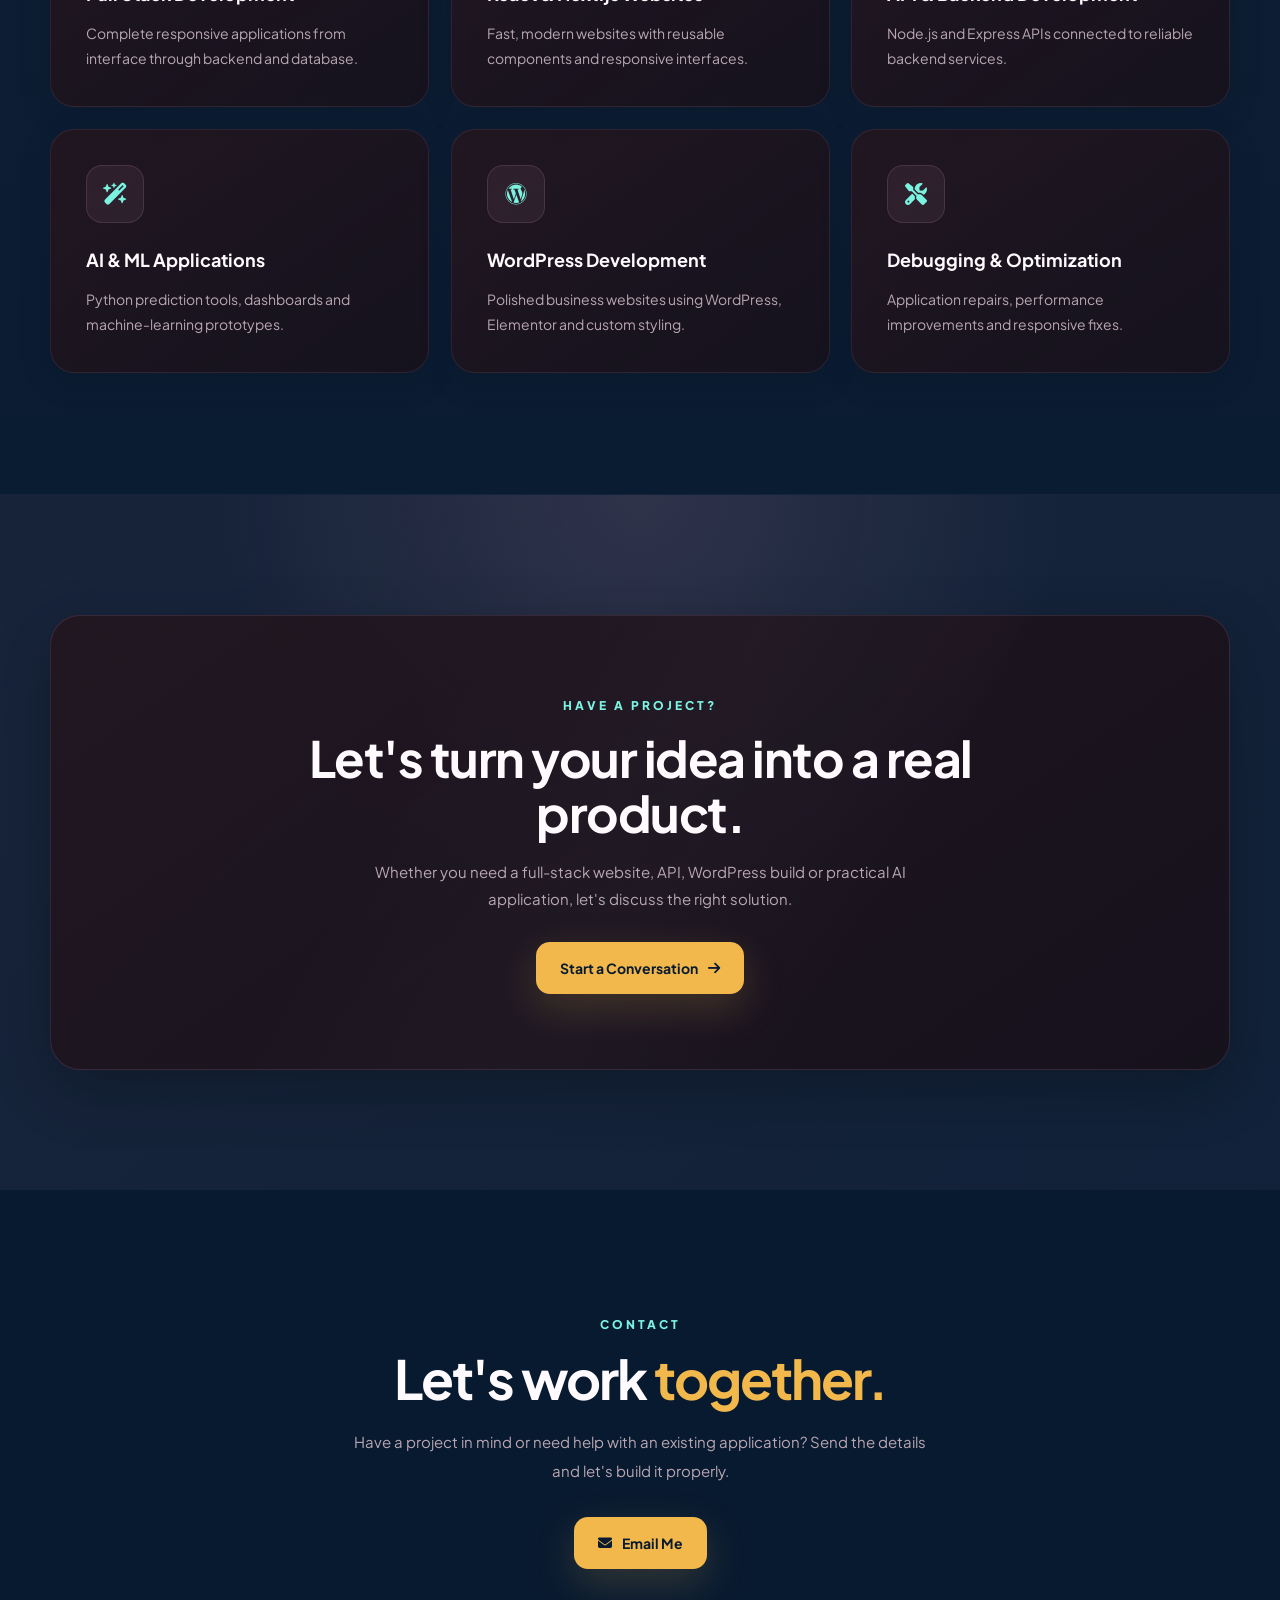
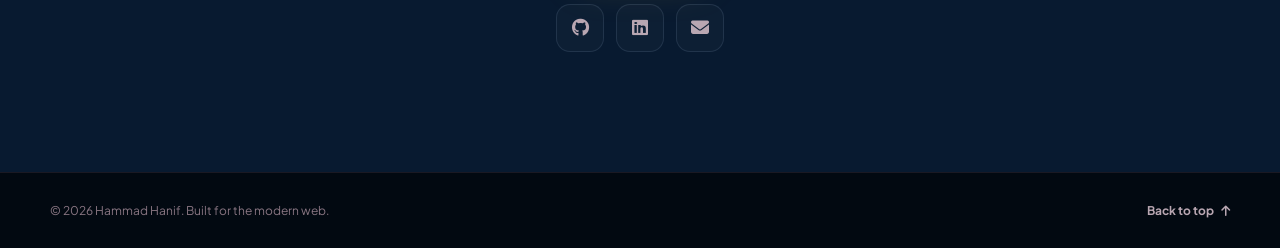
==== commit 8190a63a: "final update portfolio" ====
--- a/index.html
+++ b/index.html
@@ -120,7 +120,7 @@
                 </div>
             </div>
         </section>
-        <section class="section" id="about">
+        <section class="section" id="about" style="padding-top: 0px;">
             <div class="container">
                 <div class="section-heading" data-aos="fade-up">
                     <span class="section-label">ABOUT ME</span>
